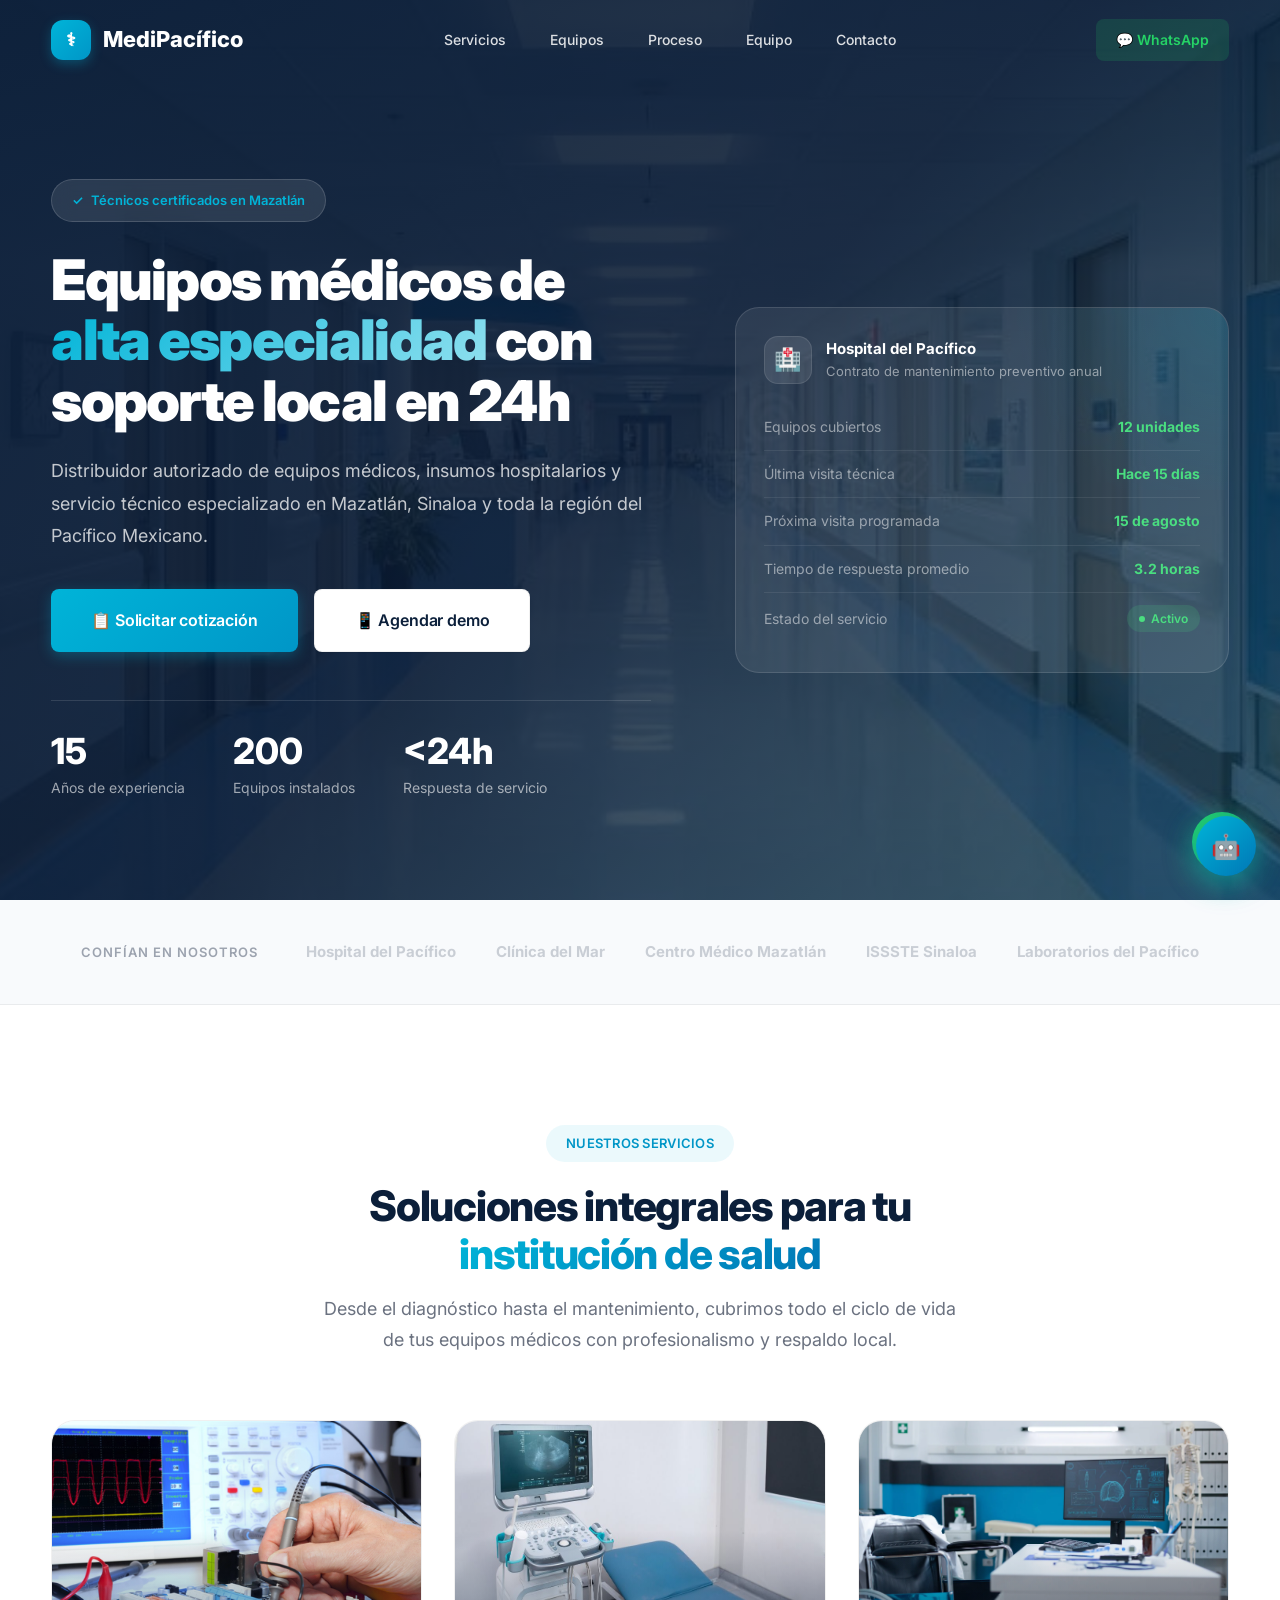
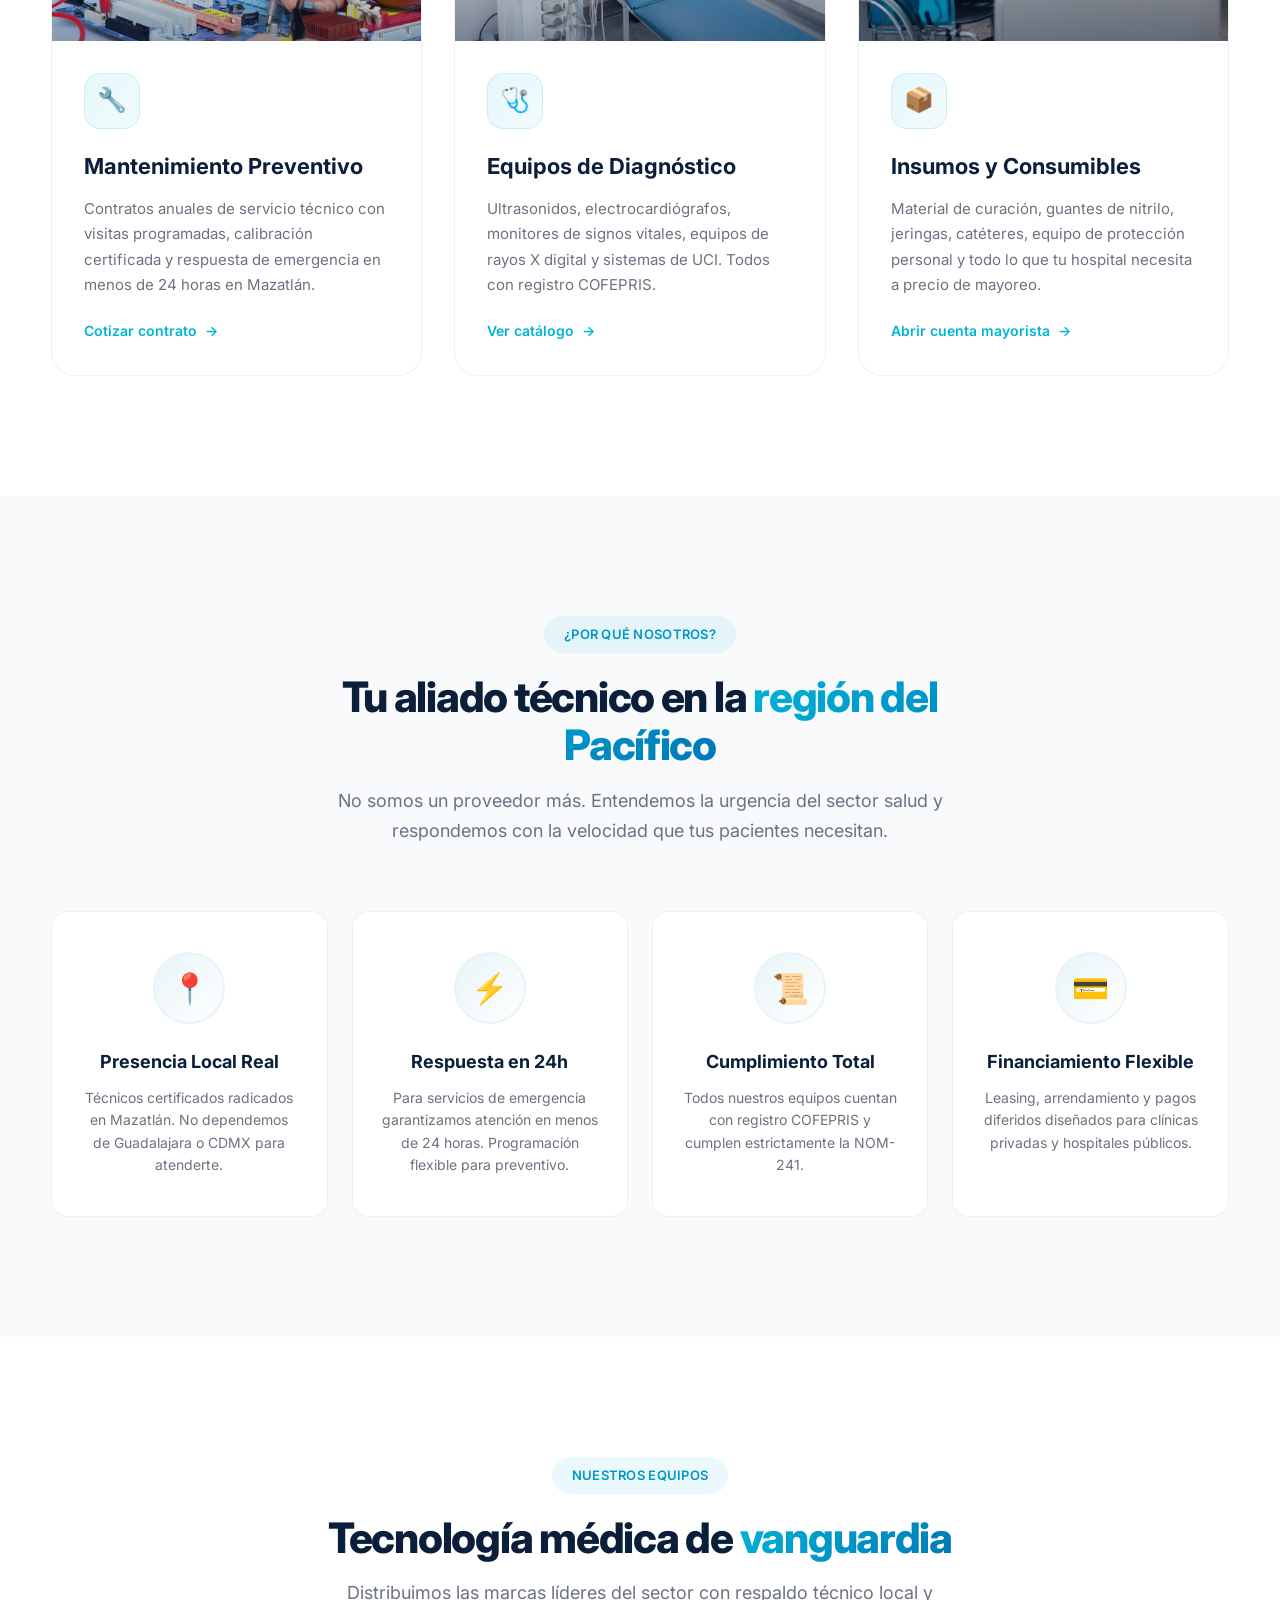
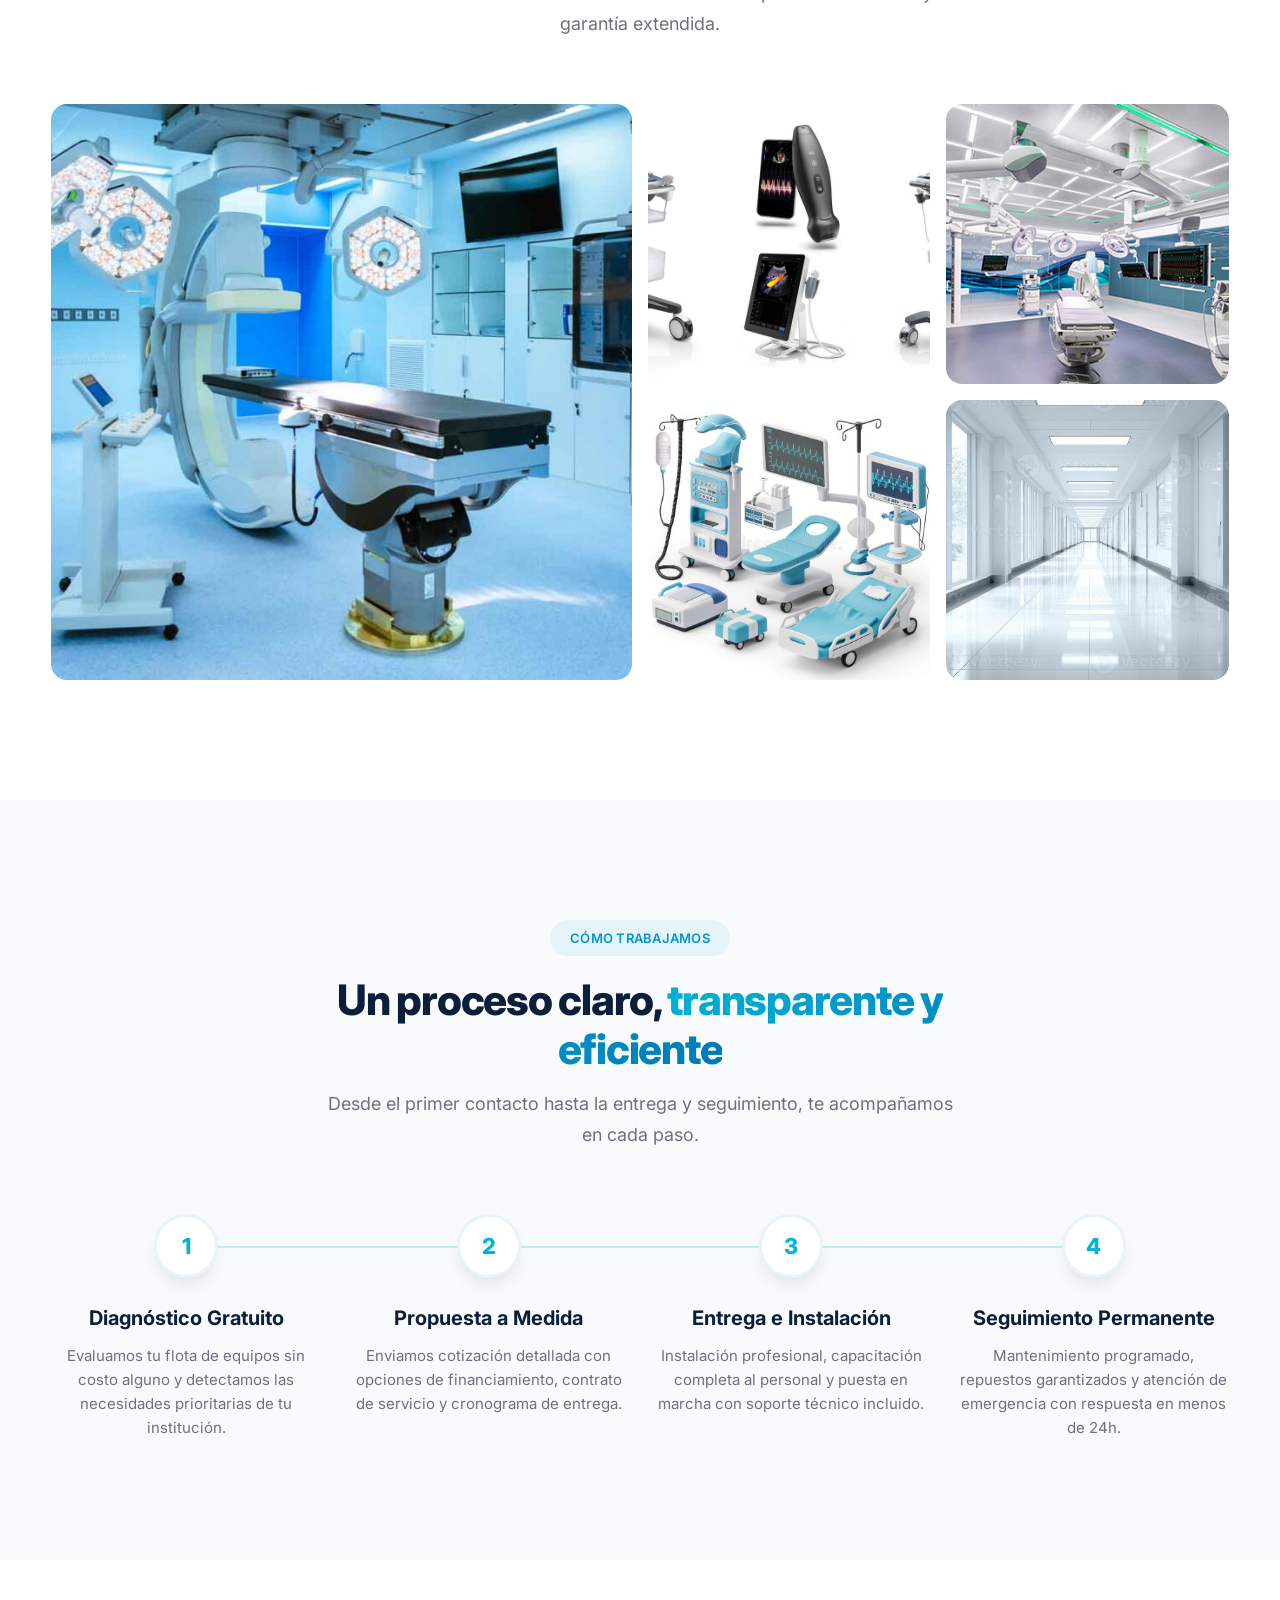
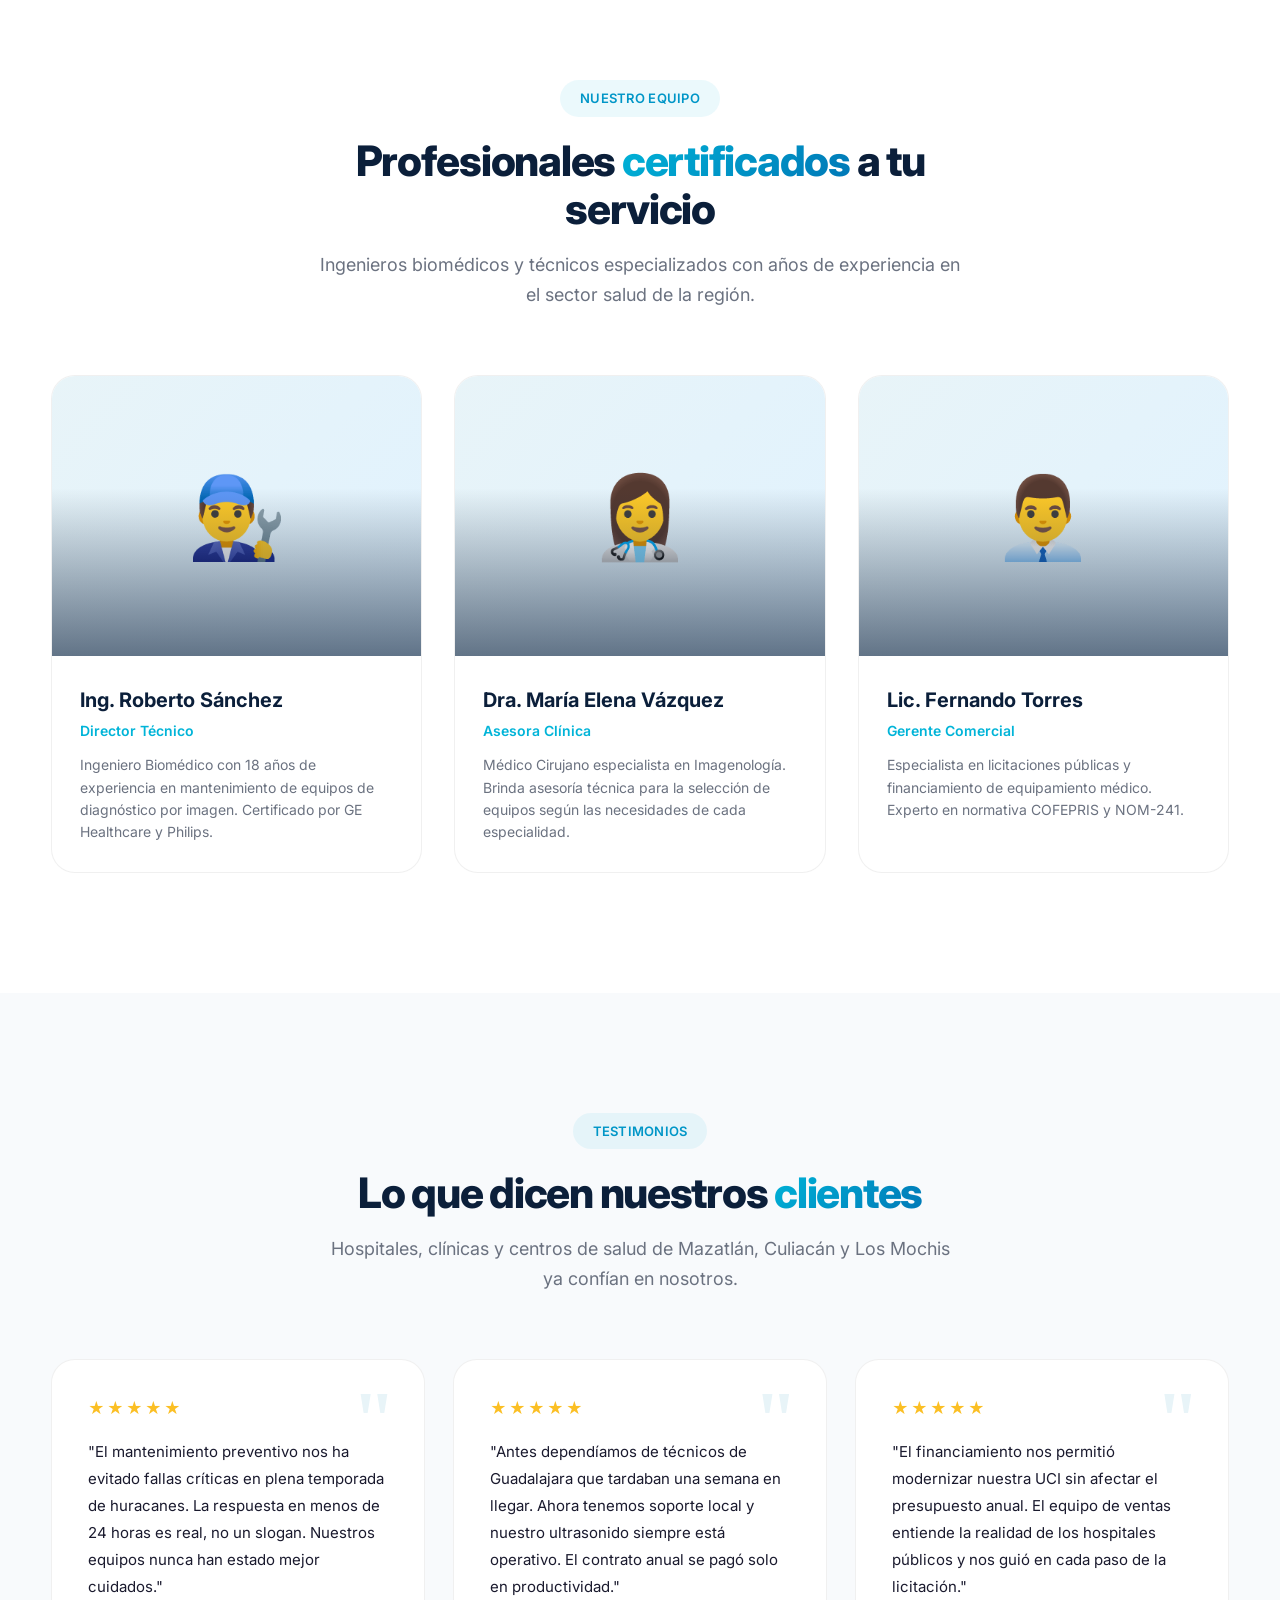
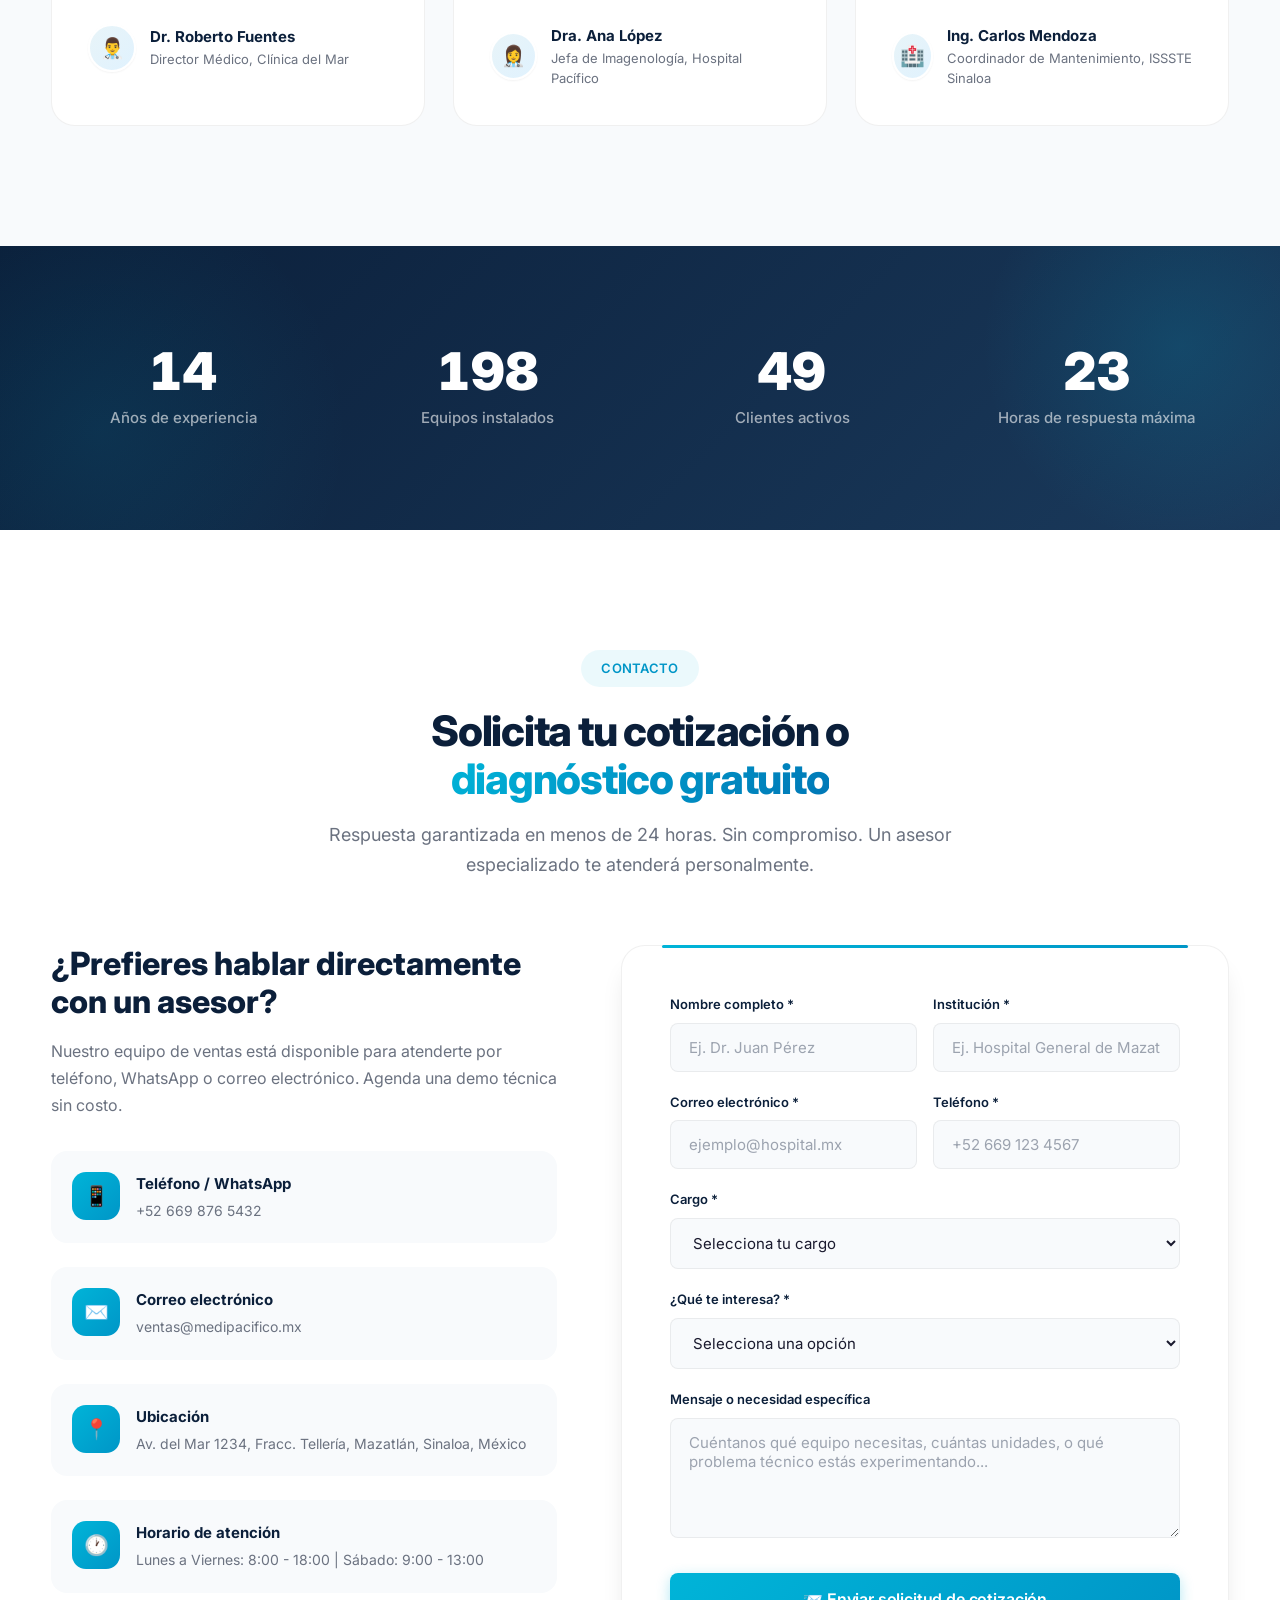
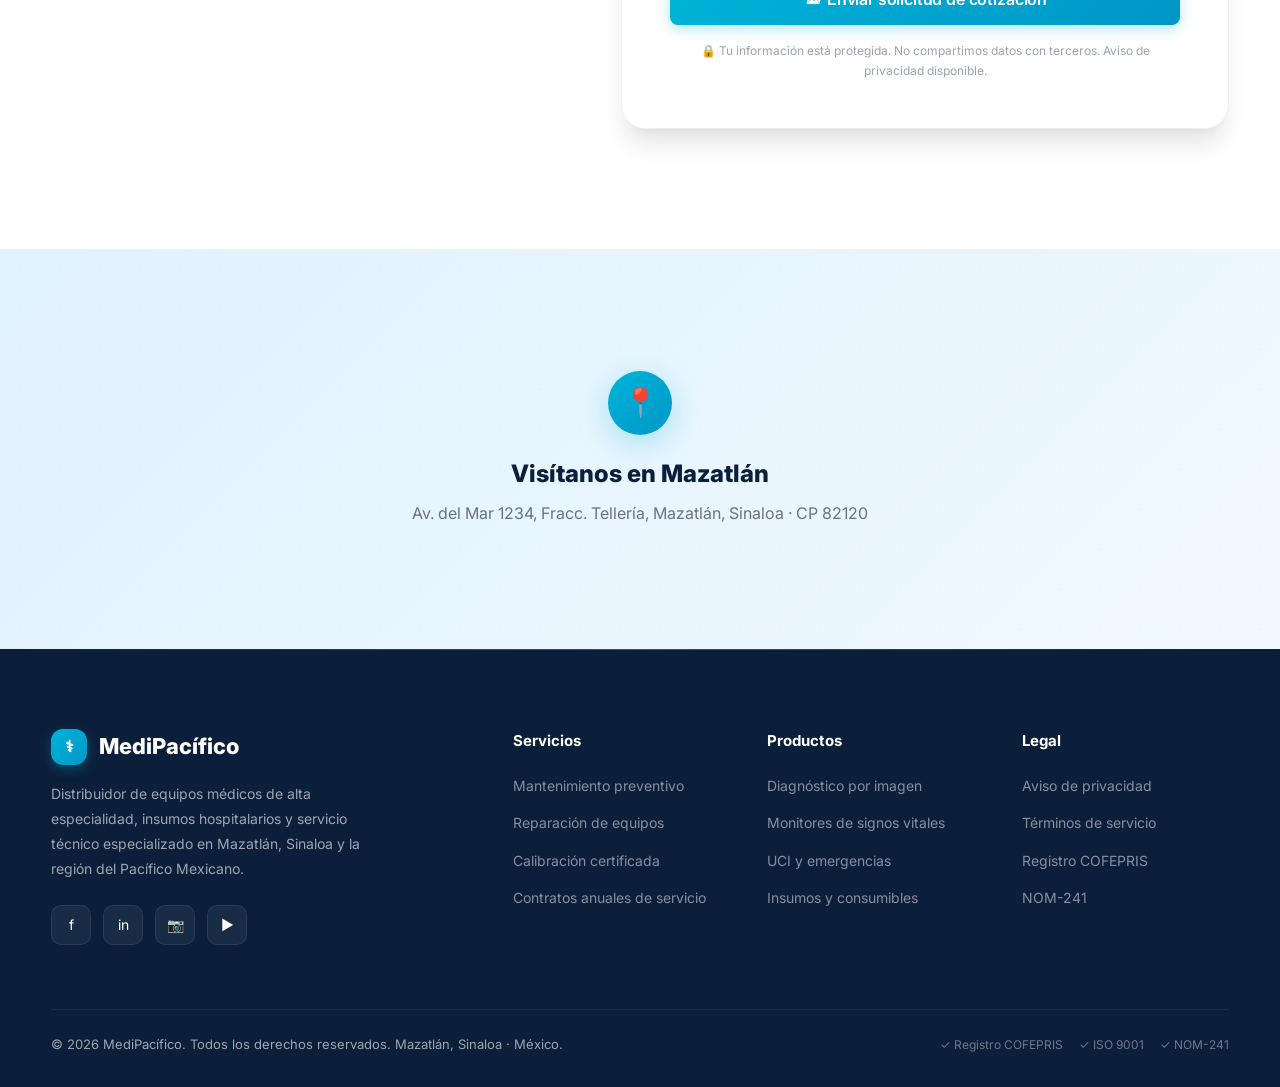
==== index.html @ 742404f2 "feat: landing page + catalogo + blog + chatbot" ====
<!DOCTYPE html>
<html lang="es-MX">
<head>
<meta charset="UTF-8">
<meta name="viewport" content="width=device-width, initial-scale=1.0">
<meta name="description" content="Distribuidor de equipos médicos e insumos en Mazatlán, Sinaloa. Mantenimiento preventivo con respuesta en 24h. Técnicos certificados. Registro COFEPRIS.">
<meta name="keywords" content="equipos médicos Mazatlán, insumos hospitalarios Sinaloa, mantenimiento equipos médicos, distribuidor médico, servicio técnico médico">
<meta property="og:title" content="MediPacífico | Equipos Médicos e Insumos en Mazatlán">
<meta property="og:description" content="Distribuidor de equipos médicos de alta especialidad con soporte técnico local en Mazatlán y la región del Pacífico Mexicano.">
<meta property="og:type" content="website">
<title>MediPacífico | Equipos Médicos, Insumos y Mantenimiento en Mazatlán</title>
<link rel="stylesheet" href="css/style.css">
</head>
<body>

<!-- Preloader -->
<div class="preloader">
  <div class="preloader-logo">⚕</div>
  <div class="preloader-bar"></div>
</div>

<!-- Header -->
<header class="header">
  <div class="container header-inner">
    <a href="#" class="logo">
      <div class="logo-icon">⚕</div>
      MediPacífico
    </a>
    <nav class="nav">
      <a href="#servicios" class="nav-link">Servicios</a>
      <a href="#equipos" class="nav-link">Equipos</a>
      <a href="#proceso" class="nav-link">Proceso</a>
      <a href="#equipo" class="nav-link">Equipo</a>
      <a href="#contacto" class="nav-link">Contacto</a>
    </nav>
    <div class="nav-cta">
      <a href="https://wa.me/526698765432?text=Hola%2C%20vi%20su%20p%C3%A1gina%20y%20estoy%20interesado%20en%20cotizar%20equipo%20m%C3%A9dico." class="header-whatsapp" target="_blank" rel="noopener">💬 WhatsApp</a>
      <button class="mobile-toggle" aria-label="Menú">☰</button>
    </div>
  </div>
</header>

<!-- Hero -->
<section class="hero" id="inicio">
  <div class="hero-bg">
    <img src="images/hospital-corridor.png" alt="Instalaciones hospitalarias modernas">
  </div>
  <div class="hero-overlay"></div>
  <div class="container">
    <div class="hero-grid">
      <div class="hero-content">
        <div class="hero-badge">
          <span>✓</span> Técnicos certificados en Mazatlán
        </div>
        <h1 class="hero-title">
          Equipos médicos de <span class="highlight">alta especialidad</span> con soporte local en 24h
        </h1>
        <p class="hero-text">
          Distribuidor autorizado de equipos médicos, insumos hospitalarios y servicio técnico especializado en Mazatlán, Sinaloa y toda la región del Pacífico Mexicano.
        </p>
        <div class="hero-cta">
          <a href="#cotizar" class="btn btn-primary btn-lg">📋 Solicitar cotización</a>
          <a href="https://wa.me/526698765432?text=Hola%2C%20quiero%20agendar%20una%20demo%20t%C3%A9cnica." class="btn btn-secondary btn-lg" target="_blank" rel="noopener">📱 Agendar demo</a>
        </div>
        <div class="hero-stats">
          <div class="hero-stat">
            <strong data-count="15">0</strong>
            <span>Años de experiencia</span>
          </div>
          <div class="hero-stat">
            <strong data-count="200">0</strong>
            <span>Equipos instalados</span>
          </div>
          <div class="hero-stat">
            <strong>&lt;24h</strong>
            <span>Respuesta de servicio</span>
          </div>
        </div>
      </div>
      <div class="hero-visual">
        <div class="hero-card">
          <div class="hero-card-header">
            <div class="hero-card-avatar">🏥</div>
            <div>
              <div class="hero-card-title">Hospital del Pacífico</div>
              <div class="hero-card-sub">Contrato de mantenimiento preventivo anual</div>
            </div>
          </div>
          <div class="hero-card-row">
            <span class="hero-card-label">Equipos cubiertos</span>
            <span class="hero-card-value">12 unidades</span>
          </div>
          <div class="hero-card-row">
            <span class="hero-card-label">Última visita técnica</span>
            <span class="hero-card-value">Hace 15 días</span>
          </div>
          <div class="hero-card-row">
            <span class="hero-card-label">Próxima visita programada</span>
            <span class="hero-card-value">15 de agosto</span>
          </div>
          <div class="hero-card-row">
            <span class="hero-card-label">Tiempo de respuesta promedio</span>
            <span class="hero-card-value">3.2 horas</span>
          </div>
          <div class="hero-card-row">
            <span class="hero-card-label">Estado del servicio</span>
            <span class="hero-card-status">Activo</span>
          </div>
        </div>
      </div>
    </div>
  </div>
</section>

<!-- Trust Bar -->
<div class="trust-bar">
  <div class="container trust-inner">
    <span class="trust-label">Confían en nosotros</span>
    <div class="trust-logos">
      <span class="trust-logo">Hospital del Pacífico</span>
      <span class="trust-logo">Clínica del Mar</span>
      <span class="trust-logo">Centro Médico Mazatlán</span>
      <span class="trust-logo">ISSSTE Sinaloa</span>
      <span class="trust-logo">Laboratorios del Pacífico</span>
    </div>
  </div>
</div>

<!-- Services -->
<section class="section services" id="servicios">
  <div class="container">
    <div class="section-header reveal">
      <div class="section-label">Nuestros Servicios</div>
      <h2 class="section-title">Soluciones integrales para tu <span class="text-gradient">institución de salud</span></h2>
      <p class="section-subtitle">Desde el diagnóstico hasta el mantenimiento, cubrimos todo el ciclo de vida de tus equipos médicos con profesionalismo y respaldo local.</p>
    </div>
    <div class="services-grid">
      <div class="service-card reveal reveal-delay-1">
        <div class="service-img">
          <img src="images/technician-repair.png" alt="Técnico realizando mantenimiento de equipos médicos">
          <div class="service-img-overlay"></div>
        </div>
        <div class="service-body">
          <div class="service-icon-wrap">🔧</div>
          <h3>Mantenimiento Preventivo</h3>
          <p>Contratos anuales de servicio técnico con visitas programadas, calibración certificada y respuesta de emergencia en menos de 24 horas en Mazatlán.</p>
          <a href="#cotizar" class="service-link">Cotizar contrato <span>→</span></a>
        </div>
      </div>
      <div class="service-card reveal reveal-delay-2">
        <div class="service-img">
          <img src="images/ultrasound-room.png" alt="Equipo de ultrasonido médico">
          <div class="service-img-overlay"></div>
        </div>
        <div class="service-body">
          <div class="service-icon-wrap">🩺</div>
          <h3>Equipos de Diagnóstico</h3>
          <p>Ultrasonidos, electrocardiógrafos, monitores de signos vitales, equipos de rayos X digital y sistemas de UCI. Todos con registro COFEPRIS.</p>
          <a href="#cotizar" class="service-link">Ver catálogo <span>→</span></a>
        </div>
      </div>
      <div class="service-card reveal reveal-delay-3">
        <div class="service-img">
          <img src="images/medical-devices.png" alt="Equipos médicos modernos en consultorio">
          <div class="service-img-overlay"></div>
        </div>
        <div class="service-body">
          <div class="service-icon-wrap">📦</div>
          <h3>Insumos y Consumibles</h3>
          <p>Material de curación, guantes de nitrilo, jeringas, catéteres, equipo de protección personal y todo lo que tu hospital necesita a precio de mayoreo.</p>
          <a href="#cotizar" class="service-link">Abrir cuenta mayorista <span>→</span></a>
        </div>
      </div>
    </div>
  </div>
</section>

<!-- Why Choose Us -->
<section class="section why" id="porque">
  <div class="container">
    <div class="section-header reveal">
      <div class="section-label">¿Por qué nosotros?</div>
      <h2 class="section-title">Tu aliado técnico en la <span class="text-gradient">región del Pacífico</span></h2>
      <p class="section-subtitle">No somos un proveedor más. Entendemos la urgencia del sector salud y respondemos con la velocidad que tus pacientes necesitan.</p>
    </div>
    <div class="why-grid">
      <div class="why-card reveal reveal-delay-1">
        <div class="why-icon">📍</div>
        <h4>Presencia Local Real</h4>
        <p>Técnicos certificados radicados en Mazatlán. No dependemos de Guadalajara o CDMX para atenderte.</p>
      </div>
      <div class="why-card reveal reveal-delay-2">
        <div class="why-icon">⚡</div>
        <h4>Respuesta en 24h</h4>
        <p>Para servicios de emergencia garantizamos atención en menos de 24 horas. Programación flexible para preventivo.</p>
      </div>
      <div class="why-card reveal reveal-delay-3">
        <div class="why-icon">📜</div>
        <h4>Cumplimiento Total</h4>
        <p>Todos nuestros equipos cuentan con registro COFEPRIS y cumplen estrictamente la NOM-241.</p>
      </div>
      <div class="why-card reveal reveal-delay-4">
        <div class="why-icon">💳</div>
        <h4>Financiamiento Flexible</h4>
        <p>Leasing, arrendamiento y pagos diferidos diseñados para clínicas privadas y hospitales públicos.</p>
      </div>
    </div>
  </div>
</section>

<!-- Gallery -->
<section class="section gallery" id="equipos">
  <div class="container">
    <div class="section-header reveal">
      <div class="section-label">Nuestros Equipos</div>
      <h2 class="section-title">Tecnología médica de <span class="text-gradient">vanguardia</span></h2>
      <p class="section-subtitle">Distribuimos las marcas líderes del sector con respaldo técnico local y garantía extendida.</p>
    </div>
    <div class="gallery-grid">
      <div class="gallery-item reveal">
        <img src="images/hybrid-or.png" alt="Quirófano híbrido con equipos de última generación">
        <div class="gallery-item-overlay">
          <div class="gallery-item-title">Quirófanos Híbridos</div>
          <div class="gallery-item-sub">Equipamiento integral para cirugía de alta especialidad</div>
        </div>
      </div>
      <div class="gallery-item reveal reveal-delay-1">
        <img src="images/ultrasound-devices.png" alt="Diversos equipos de ultrasonido">
        <div class="gallery-item-overlay">
          <div class="gallery-item-title">Ultrasonido</div>
          <div class="gallery-item-sub">Portátiles y de gabinete</div>
        </div>
      </div>
      <div class="gallery-item reveal reveal-delay-2">
        <img src="images/operating-room.png" alt="Sala de operaciones moderna">
        <div class="gallery-item-overlay">
          <div class="gallery-item-title">Sala de Operaciones</div>
          <div class="gallery-item-sub">Tecnología STERIS integrada</div>
        </div>
      </div>
      <div class="gallery-item reveal reveal-delay-1">
        <img src="images/equipment-set.png" alt="Conjunto de equipos médicos">
        <div class="gallery-item-overlay">
          <div class="gallery-item-title">UCI y Emergencias</div>
          <div class="gallery-item-sub">Monitores, ventiladores, bombas</div>
        </div>
      </div>
      <div class="gallery-item reveal reveal-delay-2">
        <img src="images/hospital-hallway.png" alt="Pasillo moderno de hospital">
        <div class="gallery-item-overlay">
          <div class="gallery-item-title">Infraestructura Hospitalaria</div>
          <div class="gallery-item-sub">Diseño y equipamiento completo</div>
        </div>
      </div>
    </div>
  </div>
</section>

<!-- Process -->
<section class="section process" id="proceso">
  <div class="container">
    <div class="section-header reveal">
      <div class="section-label">Cómo trabajamos</div>
      <h2 class="section-title">Un proceso claro, <span class="text-gradient">transparente y eficiente</span></h2>
      <p class="section-subtitle">Desde el primer contacto hasta la entrega y seguimiento, te acompañamos en cada paso.</p>
    </div>
    <div class="process-grid">
      <div class="process-line"></div>
      <div class="process-step reveal reveal-delay-1">
        <div class="process-num">1</div>
        <h4>Diagnóstico Gratuito</h4>
        <p>Evaluamos tu flota de equipos sin costo alguno y detectamos las necesidades prioritarias de tu institución.</p>
      </div>
      <div class="process-step reveal reveal-delay-2">
        <div class="process-num">2</div>
        <h4>Propuesta a Medida</h4>
        <p>Enviamos cotización detallada con opciones de financiamiento, contrato de servicio y cronograma de entrega.</p>
      </div>
      <div class="process-step reveal reveal-delay-3">
        <div class="process-num">3</div>
        <h4>Entrega e Instalación</h4>
        <p>Instalación profesional, capacitación completa al personal y puesta en marcha con soporte técnico incluido.</p>
      </div>
      <div class="process-step reveal reveal-delay-4">
        <div class="process-num">4</div>
        <h4>Seguimiento Permanente</h4>
        <p>Mantenimiento programado, repuestos garantizados y atención de emergencia con respuesta en menos de 24h.</p>
      </div>
    </div>
  </div>
</section>

<!-- Team -->
<section class="section team" id="equipo">
  <div class="container">
    <div class="section-header reveal">
      <div class="section-label">Nuestro Equipo</div>
      <h2 class="section-title">Profesionales <span class="text-gradient">certificados</span> a tu servicio</h2>
      <p class="section-subtitle">Ingenieros biomédicos y técnicos especializados con años de experiencia en el sector salud de la región.</p>
    </div>
    <div class="team-grid">
      <div class="team-card reveal reveal-delay-1">
        <div class="team-img">👨‍🔧</div>
        <div class="team-info">
          <h4>Ing. Roberto Sánchez</h4>
          <div class="team-role">Director Técnico</div>
          <p class="team-bio">Ingeniero Biomédico con 18 años de experiencia en mantenimiento de equipos de diagnóstico por imagen. Certificado por GE Healthcare y Philips.</p>
        </div>
      </div>
      <div class="team-card reveal reveal-delay-2">
        <div class="team-img">👩‍⚕️</div>
        <div class="team-info">
          <h4>Dra. María Elena Vázquez</h4>
          <div class="team-role">Asesora Clínica</div>
          <p class="team-bio">Médico Cirujano especialista en Imagenología. Brinda asesoría técnica para la selección de equipos según las necesidades de cada especialidad.</p>
        </div>
      </div>
      <div class="team-card reveal reveal-delay-3">
        <div class="team-img">👨‍💼</div>
        <div class="team-info">
          <h4>Lic. Fernando Torres</h4>
          <div class="team-role">Gerente Comercial</div>
          <p class="team-bio">Especialista en licitaciones públicas y financiamiento de equipamiento médico. Experto en normativa COFEPRIS y NOM-241.</p>
        </div>
      </div>
    </div>
  </div>
</section>

<!-- Testimonials -->
<section class="section testimonials">
  <div class="container">
    <div class="section-header reveal">
      <div class="section-label">Testimonios</div>
      <h2 class="section-title">Lo que dicen nuestros <span class="text-gradient">clientes</span></h2>
      <p class="section-subtitle">Hospitales, clínicas y centros de salud de Mazatlán, Culiacán y Los Mochis ya confían en nosotros.</p>
    </div>
    <div class="testimonials-grid">
      <div class="testimonial-card reveal reveal-delay-1">
        <div class="testimonial-stars">★★★★★</div>
        <p class="testimonial-text">"El mantenimiento preventivo nos ha evitado fallas críticas en plena temporada de huracanes. La respuesta en menos de 24 horas es real, no un slogan. Nuestros equipos nunca han estado mejor cuidados."</p>
        <div class="testimonial-author">
          <div class="testimonial-avatar">👨‍⚕️</div>
          <div>
            <div class="testimonial-name">Dr. Roberto Fuentes</div>
            <div class="testimonial-role">Director Médico, Clínica del Mar</div>
          </div>
        </div>
      </div>
      <div class="testimonial-card reveal reveal-delay-2">
        <div class="testimonial-stars">★★★★★</div>
        <p class="testimonial-text">"Antes dependíamos de técnicos de Guadalajara que tardaban una semana en llegar. Ahora tenemos soporte local y nuestro ultrasonido siempre está operativo. El contrato anual se pagó solo en productividad."</p>
        <div class="testimonial-author">
          <div class="testimonial-avatar">👩‍⚕️</div>
          <div>
            <div class="testimonial-name">Dra. Ana López</div>
            <div class="testimonial-role">Jefa de Imagenología, Hospital Pacífico</div>
          </div>
        </div>
      </div>
      <div class="testimonial-card reveal reveal-delay-3">
        <div class="testimonial-stars">★★★★★</div>
        <p class="testimonial-text">"El financiamiento nos permitió modernizar nuestra UCI sin afectar el presupuesto anual. El equipo de ventas entiende la realidad de los hospitales públicos y nos guió en cada paso de la licitación."</p>
        <div class="testimonial-author">
          <div class="testimonial-avatar">🏥</div>
          <div>
            <div class="testimonial-name">Ing. Carlos Mendoza</div>
            <div class="testimonial-role">Coordinador de Mantenimiento, ISSSTE Sinaloa</div>
          </div>
        </div>
      </div>
    </div>
  </div>
</section>

<!-- Stats Counter -->
<section class="stats-section">
  <div class="container">
    <div class="stats-grid">
      <div class="stat-item reveal">
        <div class="stat-number" data-count="15">0</div>
        <div class="stat-label">Años de experiencia</div>
      </div>
      <div class="stat-item reveal reveal-delay-1">
        <div class="stat-number" data-count="200">0</div>
        <div class="stat-label">Equipos instalados</div>
      </div>
      <div class="stat-item reveal reveal-delay-2">
        <div class="stat-number" data-count="50">0</div>
        <div class="stat-label">Clientes activos</div>
      </div>
      <div class="stat-item reveal reveal-delay-3">
        <div class="stat-number" data-count="24">0</div>
        <div class="stat-label">Horas de respuesta máxima</div>
      </div>
    </div>
  </div>
</section>

<!-- Contact / Form -->
<section class="section contact" id="contacto">
  <div class="container">
    <div class="section-header reveal">
      <div class="section-label">Contacto</div>
      <h2 class="section-title">Solicita tu cotización o <span class="text-gradient">diagnóstico gratuito</span></h2>
      <p class="section-subtitle">Respuesta garantizada en menos de 24 horas. Sin compromiso. Un asesor especializado te atenderá personalmente.</p>
    </div>
    <div class="contact-grid">
      <div class="contact-info reveal">
        <h3>¿Prefieres hablar directamente con un asesor?</h3>
        <p>Nuestro equipo de ventas está disponible para atenderte por teléfono, WhatsApp o correo electrónico. Agenda una demo técnica sin costo.</p>
        <div class="contact-item">
          <div class="contact-icon">📱</div>
          <div>
            <h4>Teléfono / WhatsApp</h4>
            <p>+52 669 876 5432</p>
          </div>
        </div>
        <div class="contact-item">
          <div class="contact-icon">✉️</div>
          <div>
            <h4>Correo electrónico</h4>
            <p>ventas@medipacifico.mx</p>
          </div>
        </div>
        <div class="contact-item">
          <div class="contact-icon">📍</div>
          <div>
            <h4>Ubicación</h4>
            <p>Av. del Mar 1234, Fracc. Tellería, Mazatlán, Sinaloa, México</p>
          </div>
        </div>
        <div class="contact-item">
          <div class="contact-icon">🕐</div>
          <div>
            <h4>Horario de atención</h4>
            <p>Lunes a Viernes: 8:00 - 18:00 | Sábado: 9:00 - 13:00</p>
          </div>
        </div>
      </div>
      <div class="contact-form-wrap reveal reveal-delay-2" id="cotizar">
        <form id="leadForm">
          <div class="form-row">
            <div class="form-group">
              <label for="nombre">Nombre completo *</label>
              <input type="text" id="nombre" name="nombre" placeholder="Ej. Dr. Juan Pérez" required>
            </div>
            <div class="form-group">
              <label for="institucion">Institución *</label>
              <input type="text" id="institucion" name="institucion" placeholder="Ej. Hospital General de Mazatlán" required>
            </div>
          </div>
          <div class="form-row">
            <div class="form-group">
              <label for="email">Correo electrónico *</label>
              <input type="email" id="email" name="email" placeholder="ejemplo@hospital.mx" required>
            </div>
            <div class="form-group">
              <label for="telefono">Teléfono *</label>
              <input type="tel" id="telefono" name="telefono" placeholder="+52 669 123 4567" required>
            </div>
          </div>
          <div class="form-group">
            <label for="cargo">Cargo *</label>
            <select id="cargo" name="cargo" required>
              <option value="">Selecciona tu cargo</option>
              <option value="director_medico">Director Médico</option>
              <option value="jefe_compras">Jefe de Compras / Adquisiciones</option>
              <option value="ingeniero_biomedico">Ingeniero Biomédico</option>
              <option value="administrador">Administrador / Gerente Hospitalario</option>
              <option value="medico">Médico Especialista</option>
              <option value="otro">Otro</option>
            </select>
          </div>
          <div class="form-group">
            <label for="interes">¿Qué te interesa? *</label>
            <select id="interes" name="interes" required>
              <option value="">Selecciona una opción</option>
              <option value="mantenimiento">Mantenimiento preventivo / Reparación</option>
              <option value="equipos_diagnostico">Equipos de diagnóstico por imagen</option>
              <option value="monitoreo">Monitores y signos vitales</option>
              <option value="insumos">Insumos y consumibles por mayoreo</option>
              <option value="cotizacion_general">Cotización general / Asesoría</option>
            </select>
          </div>
          <div class="form-group">
            <label for="mensaje">Mensaje o necesidad específica</label>
            <textarea id="mensaje" name="mensaje" placeholder="Cuéntanos qué equipo necesitas, cuántas unidades, o qué problema técnico estás experimentando..."></textarea>
          </div>
          <button type="submit" class="btn btn-primary form-submit">📨 Enviar solicitud de cotización</button>
          <p class="form-note">🔒 Tu información está protegida. No compartimos datos con terceros. Aviso de privacidad disponible.</p>
        </form>
      </div>
    </div>
  </div>
</section>

<!-- Map -->
<section class="map-section">
  <div class="map-content">
    <div class="map-pin">📍</div>
    <h3>Visítanos en Mazatlán</h3>
    <p>Av. del Mar 1234, Fracc. Tellería, Mazatlán, Sinaloa · CP 82120</p>
  </div>
</section>

<!-- Footer -->
<footer class="footer">
  <div class="container">
    <div class="footer-grid">
      <div>
        <div class="footer-brand">
          <div class="logo-icon" style="width:36px;height:36px;font-size:16px;">⚕</div>
          MediPacífico
        </div>
        <p class="footer-desc">Distribuidor de equipos médicos de alta especialidad, insumos hospitalarios y servicio técnico especializado en Mazatlán, Sinaloa y la región del Pacífico Mexicano.</p>
        <div class="footer-social">
          <a href="#" title="Facebook" aria-label="Facebook">f</a>
          <a href="#" title="LinkedIn" aria-label="LinkedIn">in</a>
          <a href="#" title="Instagram" aria-label="Instagram">📷</a>
          <a href="#" title="YouTube" aria-label="YouTube">▶</a>
        </div>
      </div>
      <div>
        <h4>Servicios</h4>
        <ul class="footer-links">
          <li><a href="#">Mantenimiento preventivo</a></li>
          <li><a href="#">Reparación de equipos</a></li>
          <li><a href="#">Calibración certificada</a></li>
          <li><a href="#">Contratos anuales de servicio</a></li>
        </ul>
      </div>
      <div>
        <h4>Productos</h4>
        <ul class="footer-links">
          <li><a href="#">Diagnóstico por imagen</a></li>
          <li><a href="#">Monitores de signos vitales</a></li>
          <li><a href="#">UCI y emergencias</a></li>
          <li><a href="#">Insumos y consumibles</a></li>
        </ul>
      </div>
      <div>
        <h4>Legal</h4>
        <ul class="footer-links">
          <li><a href="#">Aviso de privacidad</a></li>
          <li><a href="#">Términos de servicio</a></li>
          <li><a href="#">Registro COFEPRIS</a></li>
          <li><a href="#">NOM-241</a></li>
        </ul>
      </div>
    </div>
    <div class="footer-bottom">
      <span>© 2026 MediPacífico. Todos los derechos reservados. Mazatlán, Sinaloa · México.</span>
      <div class="footer-cert">
        <span>✓ Registro COFEPRIS</span>
        <span>✓ ISO 9001</span>
        <span>✓ NOM-241</span>
      </div>
    </div>
  </div>
</footer>

<!-- Floating WhatsApp -->
<a href="https://wa.me/526698765432?text=Hola%2C%20vi%20su%20p%C3%A1gina%20y%20estoy%20interesado%20en%20cotizar%20equipo%20m%C3%A9dico." class="float-whatsapp" target="_blank" rel="noopener" title="Contáctanos por WhatsApp">💬</a>

<!-- Modal -->
<div class="modal-overlay" id="modal">
  <div class="modal">
    <div class="modal-icon">✓</div>
    <h3>¡Solicitud enviada con éxito!</h3>
    <p>Hemos recibido tu información. Un asesor especializado te contactará en menos de 24 horas con tu cotización o diagnóstico gratuito.</p>
    <button class="btn btn-primary" onclick="closeModal()">Entendido, gracias</button>
  </div>
</div>

<script src="js/main.js"></script>
<script src="js/chat-widget.js"></script>
</body>
</html>
---- css/style.css ----
/* ============================================
   MEDI PACÍFICO — Premium Medical Equipment
   Design System & Stylesheet
   ============================================ */

/* ─── Fonts ─── */
@import url('https://fonts.googleapis.com/css2?family=Inter:wght@300;400;500;600;700;800;900&display=swap');

/* ─── CSS Variables ─── */
:root {
  --primary: #0B1F3A;
  --primary-light: #1A3A5C;
  --accent: #00B4D8;
  --accent-hover: #0096C7;
  --accent-glow: rgba(0, 180, 216, 0.3);
  --light: #E8F4F8;
  --bg: #F8FAFC;
  --white: #FFFFFF;
  --text: #1A1A2E;
  --text-light: #6B7280;
  --text-muted: #9CA3AF;
  --border: rgba(0, 0, 0, 0.06);
  --shadow-sm: 0 1px 2px 0 rgba(0, 0, 0, 0.05);
  --shadow: 0 4px 6px -1px rgba(0, 0, 0, 0.07), 0 2px 4px -2px rgba(0, 0, 0, 0.05);
  --shadow-md: 0 10px 15px -3px rgba(0, 0, 0, 0.08), 0 4px 6px -4px rgba(0, 0, 0, 0.04);
  --shadow-lg: 0 20px 25px -5px rgba(0, 0, 0, 0.1), 0 8px 10px -6px rgba(0, 0, 0, 0.04);
  --shadow-xl: 0 25px 50px -12px rgba(0, 0, 0, 0.15);
  --radius-sm: 8px;
  --radius: 16px;
  --radius-lg: 24px;
  --radius-xl: 32px;
  --transition-fast: 0.15s cubic-bezier(0.4, 0, 0.2, 1);
  --transition: 0.3s cubic-bezier(0.4, 0, 0.2, 1);
  --transition-slow: 0.5s cubic-bezier(0.4, 0, 0.2, 1);
  --max-w: 1280px;
  --header-h: 80px;
}

/* ─── Reset & Base ─── */
*, *::before, *::after { margin: 0; padding: 0; box-sizing: border-box; }
html { scroll-behavior: smooth; font-size: 16px; }
body {
  font-family: 'Inter', -apple-system, BlinkMacSystemFont, sans-serif;
  color: var(--text);
  background: var(--white);
  line-height: 1.6;
  overflow-x: hidden;
  -webkit-font-smoothing: antialiased;
  -moz-osx-font-smoothing: grayscale;
}
img { max-width: 100%; height: auto; display: block; }
a { text-decoration: none; color: inherit; transition: var(--transition); }
ul { list-style: none; }
button { border: none; background: none; cursor: pointer; font-family: inherit; }
input, select, textarea { font-family: inherit; outline: none; }
::selection { background: var(--accent); color: var(--white); }

/* ─── Utilities ─── */
.container { width: 92%; max-width: var(--max-w); margin: 0 auto; }
.container-narrow { width: 92%; max-width: 960px; margin: 0 auto; }
.text-center { text-align: center; }
.text-gradient {
  background: linear-gradient(135deg, var(--accent) 0%, #0077B6 100%);
  -webkit-background-clip: text;
  -webkit-text-fill-color: transparent;
  background-clip: text;
}

/* ─── Buttons ─── */
.btn {
  display: inline-flex;
  align-items: center;
  justify-content: center;
  gap: 10px;
  padding: 16px 32px;
  border-radius: var(--radius-sm);
  font-weight: 600;
  font-size: 15px;
  letter-spacing: -0.01em;
  transition: var(--transition);
  position: relative;
  overflow: hidden;
}
.btn::after {
  content: '';
  position: absolute;
  inset: 0;
  background: linear-gradient(90deg, transparent, rgba(255,255,255,0.2), transparent);
  transform: translateX(-100%);
  transition: transform 0.6s;
}
.btn:hover::after { transform: translateX(100%); }
.btn-primary {
  background: linear-gradient(135deg, var(--accent) 0%, var(--accent-hover) 100%);
  color: var(--white);
  box-shadow: 0 4px 14px var(--accent-glow);
}
.btn-primary:hover {
  transform: translateY(-2px);
  box-shadow: 0 8px 25px var(--accent-glow);
}
.btn-secondary {
  background: var(--white);
  color: var(--primary);
  border: 1.5px solid var(--border);
  box-shadow: var(--shadow-sm);
}
.btn-secondary:hover {
  border-color: var(--accent);
  color: var(--accent);
  transform: translateY(-2px);
  box-shadow: var(--shadow-md);
}
.btn-whatsapp {
  background: linear-gradient(135deg, #25D366 0%, #128C7E 100%);
  color: var(--white);
  box-shadow: 0 4px 14px rgba(37, 211, 102, 0.3);
}
.btn-whatsapp:hover {
  transform: translateY(-2px);
  box-shadow: 0 8px 25px rgba(37, 211, 102, 0.4);
}
.btn-lg { padding: 18px 40px; font-size: 16px; }

/* ─── Section System ─── */
.section { padding: 120px 0; position: relative; }
.section-header { text-align: center; max-width: 640px; margin: 0 auto 64px; }
.section-label {
  display: inline-flex;
  align-items: center;
  gap: 8px;
  padding: 8px 20px;
  background: rgba(0, 180, 216, 0.08);
  color: var(--accent-hover);
  border-radius: 100px;
  font-size: 13px;
  font-weight: 600;
  letter-spacing: 0.02em;
  text-transform: uppercase;
  margin-bottom: 20px;
}
.section-title {
  font-size: 42px;
  font-weight: 800;
  line-height: 1.15;
  letter-spacing: -0.03em;
  color: var(--primary);
  margin-bottom: 16px;
}
.section-subtitle {
  font-size: 18px;
  color: var(--text-light);
  line-height: 1.7;
}

/* ─── Preloader ─── */
.preloader {
  position: fixed;
  inset: 0;
  background: var(--white);
  z-index: 9999;
  display: flex;
  align-items: center;
  justify-content: center;
  flex-direction: column;
  gap: 24px;
  transition: opacity 0.6s ease, visibility 0.6s;
}
.preloader.hidden { opacity: 0; visibility: hidden; pointer-events: none; }
.preloader-logo {
  width: 64px;
  height: 64px;
  background: linear-gradient(135deg, var(--accent) 0%, var(--accent-hover) 100%);
  border-radius: 18px;
  display: flex;
  align-items: center;
  justify-content: center;
  color: var(--white);
  font-size: 28px;
  animation: pulse-logo 1.5s ease-in-out infinite;
}
@keyframes pulse-logo {
  0%, 100% { transform: scale(1); box-shadow: 0 0 0 0 var(--accent-glow); }
  50% { transform: scale(1.05); box-shadow: 0 0 0 20px transparent; }
}
.preloader-bar {
  width: 160px;
  height: 3px;
  background: var(--light);
  border-radius: 3px;
  overflow: hidden;
}
.preloader-bar::after {
  content: '';
  display: block;
  width: 40%;
  height: 100%;
  background: linear-gradient(90deg, var(--accent), var(--accent-hover));
  border-radius: 3px;
  animation: load-bar 1.2s ease-in-out infinite;
}
@keyframes load-bar {
  0% { transform: translateX(-150%); }
  100% { transform: translateX(350%); }
}

/* ─── Header / Navbar ─── */
.header {
  position: fixed;
  top: 0; left: 0; right: 0;
  height: var(--header-h);
  z-index: 1000;
  transition: var(--transition);
}
.header.scrolled {
  background: rgba(255, 255, 255, 0.92);
  backdrop-filter: blur(20px) saturate(180%);
  -webkit-backdrop-filter: blur(20px) saturate(180%);
  box-shadow: 0 1px 3px rgba(0,0,0,0.04);
}
.header-inner {
  display: flex;
  align-items: center;
  justify-content: space-between;
  height: 100%;
}
.logo {
  display: flex;
  align-items: center;
  gap: 12px;
  font-weight: 800;
  font-size: 22px;
  color: var(--white);
  transition: var(--transition);
}
.header.scrolled .logo { color: var(--primary); }
.logo-icon {
  width: 40px;
  height: 40px;
  background: linear-gradient(135deg, var(--accent) 0%, var(--accent-hover) 100%);
  border-radius: 12px;
  display: flex;
  align-items: center;
  justify-content: center;
  color: var(--white);
  font-size: 18px;
  box-shadow: 0 4px 12px var(--accent-glow);
}
.nav { display: flex; align-items: center; gap: 8px; }
.nav-link {
  padding: 10px 18px;
  font-size: 14px;
  font-weight: 500;
  color: rgba(255,255,255,0.85);
  border-radius: var(--radius-sm);
  position: relative;
  transition: var(--transition-fast);
}
.header.scrolled .nav-link { color: var(--text-light); }
.nav-link:hover, .nav-link.active {
  color: var(--white);
  background: rgba(255,255,255,0.1);
}
.header.scrolled .nav-link:hover, .header.scrolled .nav-link.active {
  color: var(--accent);
  background: rgba(0, 180, 216, 0.06);
}
.nav-cta { display: flex; align-items: center; gap: 12px; }
.header-whatsapp {
  display: flex;
  align-items: center;
  gap: 8px;
  padding: 10px 20px;
  background: rgba(37, 211, 102, 0.15);
  color: #25D366;
  border-radius: var(--radius-sm);
  font-size: 14px;
  font-weight: 600;
  transition: var(--transition);
}
.header-whatsapp:hover {
  background: #25D366;
  color: var(--white);
  transform: translateY(-1px);
}
.header.scrolled .header-whatsapp {
  background: #25D366;
  color: var(--white);
}
.mobile-toggle {
  display: none;
  width: 44px;
  height: 44px;
  border-radius: var(--radius-sm);
  align-items: center;
  justify-content: center;
  font-size: 22px;
  color: var(--white);
  background: rgba(255,255,255,0.1);
  transition: var(--transition);
}
.header.scrolled .mobile-toggle { color: var(--primary); background: var(--bg); }

/* ─── Hero ─── */
.hero {
  min-height: 100vh;
  display: flex;
  align-items: center;
  position: relative;
  overflow: hidden;
  padding-top: var(--header-h);
}
.hero-bg {
  position: absolute;
  inset: 0;
  z-index: 0;
}
.hero-bg img {
  width: 100%;
  height: 100%;
  object-fit: cover;
  filter: brightness(0.5);
  transform: scale(1.05);
  animation: hero-zoom 20s ease-in-out infinite alternate;
}
@keyframes hero-zoom {
  0% { transform: scale(1.05); }
  100% { transform: scale(1.12); }
}
.hero-overlay {
  position: absolute;
  inset: 0;
  background: linear-gradient(135deg, rgba(11, 31, 58, 0.92) 0%, rgba(11, 31, 58, 0.75) 50%, rgba(0, 180, 216, 0.15) 100%);
  z-index: 1;
}
.hero-grid {
  position: relative;
  z-index: 2;
  display: grid;
  grid-template-columns: 1.1fr 0.9fr;
  gap: 80px;
  align-items: center;
  padding: 60px 0;
}
.hero-content { max-width: 600px; }
.hero-badge {
  display: inline-flex;
  align-items: center;
  gap: 8px;
  padding: 10px 20px;
  background: rgba(255,255,255,0.1);
  backdrop-filter: blur(10px);
  border: 1px solid rgba(255,255,255,0.15);
  border-radius: 100px;
  color: var(--accent);
  font-size: 13px;
  font-weight: 600;
  margin-bottom: 28px;
  animation: fadeInUp 0.8s ease 0.2s both;
}
.hero-title {
  font-size: 56px;
  font-weight: 900;
  line-height: 1.08;
  letter-spacing: -0.03em;
  color: var(--white);
  margin-bottom: 24px;
  animation: fadeInUp 0.8s ease 0.4s both;
}
.hero-title .highlight {
  background: linear-gradient(135deg, var(--accent) 0%, #90E0EF 100%);
  -webkit-background-clip: text;
  -webkit-text-fill-color: transparent;
  background-clip: text;
}
.hero-text {
  font-size: 18px;
  color: rgba(255,255,255,0.75);
  line-height: 1.8;
  margin-bottom: 36px;
  animation: fadeInUp 0.8s ease 0.6s both;
}
.hero-cta {
  display: flex;
  gap: 16px;
  margin-bottom: 48px;
  animation: fadeInUp 0.8s ease 0.8s both;
}
.hero-stats {
  display: flex;
  gap: 48px;
  padding-top: 32px;
  border-top: 1px solid rgba(255,255,255,0.12);
  animation: fadeInUp 0.8s ease 1s both;
}
.hero-stat strong {
  display: block;
  font-size: 36px;
  font-weight: 800;
  color: var(--white);
  line-height: 1;
  margin-bottom: 6px;
}
.hero-stat span {
  font-size: 14px;
  color: rgba(255,255,255,0.6);
}
.hero-visual {
  position: relative;
  animation: fadeInUp 0.8s ease 1s both;
}
.hero-card {
  background: rgba(255,255,255,0.08);
  backdrop-filter: blur(20px);
  border: 1px solid rgba(255,255,255,0.12);
  border-radius: var(--radius-lg);
  padding: 28px;
  position: relative;
  overflow: hidden;
}
.hero-card::before {
  content: '';
  position: absolute;
  top: -50%;
  right: -50%;
  width: 100%;
  height: 100%;
  background: radial-gradient(circle, rgba(0,180,216,0.15) 0%, transparent 70%);
}
.hero-card-header {
  display: flex;
  align-items: center;
  gap: 14px;
  margin-bottom: 20px;
  position: relative;
}
.hero-card-avatar {
  width: 48px;
  height: 48px;
  border-radius: 14px;
  background: rgba(255,255,255,0.1);
  display: flex;
  align-items: center;
  justify-content: center;
  font-size: 22px;
  border: 1px solid rgba(255,255,255,0.1);
}
.hero-card-title { font-weight: 700; font-size: 15px; color: var(--white); }
.hero-card-sub { font-size: 13px; color: rgba(255,255,255,0.5); }
.hero-card-row {
  display: flex;
  justify-content: space-between;
  align-items: center;
  padding: 12px 0;
  border-bottom: 1px solid rgba(255,255,255,0.08);
  font-size: 14px;
  position: relative;
}
.hero-card-row:last-child { border-bottom: none; }
.hero-card-label { color: rgba(255,255,255,0.5); }
.hero-card-value { font-weight: 700; color: #4ADE80; }
.hero-card-status {
  display: inline-flex;
  align-items: center;
  gap: 6px;
  padding: 4px 12px;
  background: rgba(74, 222, 128, 0.15);
  border-radius: 100px;
  font-size: 12px;
  font-weight: 600;
  color: #4ADE80;
}
.hero-card-status::before {
  content: '';
  width: 6px;
  height: 6px;
  background: #4ADE80;
  border-radius: 50%;
  animation: pulse-dot 2s ease-in-out infinite;
}
@keyframes pulse-dot {
  0%, 100% { opacity: 1; transform: scale(1); }
  50% { opacity: 0.5; transform: scale(0.8); }
}

/* ─── Animations ─── */
@keyframes fadeInUp {
  from { opacity: 0; transform: translateY(30px); }
  to { opacity: 1; transform: translateY(0); }
}
.reveal {
  opacity: 0;
  transform: translateY(40px);
  transition: opacity 0.8s cubic-bezier(0.16, 1, 0.3, 1), transform 0.8s cubic-bezier(0.16, 1, 0.3, 1);
}
.reveal.visible {
  opacity: 1;
  transform: translateY(0);
}
.reveal-delay-1 { transition-delay: 0.1s; }
.reveal-delay-2 { transition-delay: 0.2s; }
.reveal-delay-3 { transition-delay: 0.3s; }
.reveal-delay-4 { transition-delay: 0.4s; }

/* ─── Clients / Trust Bar ─── */
.trust-bar {
  background: var(--bg);
  padding: 40px 0;
  border-bottom: 1px solid var(--border);
}
.trust-inner {
  display: flex;
  align-items: center;
  justify-content: center;
  gap: 48px;
  flex-wrap: wrap;
}
.trust-label {
  font-size: 13px;
  font-weight: 600;
  color: var(--text-muted);
  text-transform: uppercase;
  letter-spacing: 0.08em;
}
.trust-logos {
  display: flex;
  align-items: center;
  gap: 40px;
  flex-wrap: wrap;
}
.trust-logo {
  font-size: 15px;
  font-weight: 700;
  color: var(--text-muted);
  opacity: 0.5;
  transition: var(--transition);
  white-space: nowrap;
}
.trust-logo:hover { opacity: 1; color: var(--primary); }

/* ─── Services ─── */
.services { background: var(--white); }
.services-grid {
  display: grid;
  grid-template-columns: repeat(3, 1fr);
  gap: 32px;
}
.service-card {
  background: var(--white);
  border-radius: var(--radius-lg);
  overflow: hidden;
  border: 1px solid var(--border);
  transition: var(--transition);
  position: relative;
}
.service-card::before {
  content: '';
  position: absolute;
  top: 0; left: 0; right: 0;
  height: 4px;
  background: linear-gradient(90deg, var(--accent), var(--accent-hover));
  transform: scaleX(0);
  transform-origin: left;
  transition: transform 0.4s cubic-bezier(0.16, 1, 0.3, 1);
}
.service-card:hover::before { transform: scaleX(1); }
.service-card:hover {
  transform: translateY(-8px);
  box-shadow: var(--shadow-xl);
  border-color: transparent;
}
.service-img {
  height: 220px;
  overflow: hidden;
  position: relative;
}
.service-img img {
  width: 100%;
  height: 100%;
  object-fit: cover;
  transition: transform 0.6s cubic-bezier(0.16, 1, 0.3, 1);
}
.service-card:hover .service-img img { transform: scale(1.08); }
.service-img-overlay {
  position: absolute;
  inset: 0;
  background: linear-gradient(to top, rgba(11,31,58,0.4) 0%, transparent 50%);
}
.service-body { padding: 32px; }
.service-icon-wrap {
  width: 56px;
  height: 56px;
  border-radius: 16px;
  background: linear-gradient(135deg, rgba(0,180,216,0.1) 0%, rgba(0,180,216,0.05) 100%);
  display: flex;
  align-items: center;
  justify-content: center;
  font-size: 24px;
  margin-bottom: 20px;
  border: 1px solid rgba(0,180,216,0.15);
}
.service-card h3 {
  font-size: 22px;
  font-weight: 700;
  margin-bottom: 12px;
  color: var(--primary);
}
.service-card p {
  font-size: 15px;
  color: var(--text-light);
  line-height: 1.7;
  margin-bottom: 20px;
}
.service-link {
  display: inline-flex;
  align-items: center;
  gap: 8px;
  color: var(--accent);
  font-weight: 600;
  font-size: 14px;
  position: relative;
}
.service-link::after {
  content: '';
  position: absolute;
  bottom: -2px;
  left: 0;
  width: 0;
  height: 2px;
  background: var(--accent);
  transition: width 0.3s;
}
.service-link:hover::after { width: 100%; }

/* ─── Why Choose Us ─── */
.why { background: var(--bg); }
.why-grid {
  display: grid;
  grid-template-columns: repeat(4, 1fr);
  gap: 24px;
}
.why-card {
  background: var(--white);
  border-radius: var(--radius);
  padding: 40px 28px;
  text-align: center;
  border: 1px solid var(--border);
  transition: var(--transition);
  position: relative;
  overflow: hidden;
}
.why-card::after {
  content: '';
  position: absolute;
  bottom: 0; left: 0; right: 0;
  height: 3px;
  background: linear-gradient(90deg, var(--accent), var(--accent-hover));
  transform: scaleX(0);
  transition: transform 0.4s;
}
.why-card:hover::after { transform: scaleX(1); }
.why-card:hover {
  transform: translateY(-4px);
  box-shadow: var(--shadow-lg);
}
.why-icon {
  width: 72px;
  height: 72px;
  border-radius: 50%;
  background: linear-gradient(135deg, var(--light) 0%, var(--white) 100%);
  display: flex;
  align-items: center;
  justify-content: center;
  font-size: 30px;
  margin: 0 auto 24px;
  border: 2px solid var(--light);
  transition: var(--transition);
}
.why-card:hover .why-icon {
  background: linear-gradient(135deg, var(--accent) 0%, var(--accent-hover) 100%);
  border-color: var(--accent);
  transform: scale(1.1);
}
.why-card h4 {
  font-size: 18px;
  font-weight: 700;
  margin-bottom: 10px;
  color: var(--primary);
}
.why-card p {
  font-size: 14px;
  color: var(--text-light);
  line-height: 1.6;
}

/* ─── Gallery ─── */
.gallery { background: var(--white); }
.gallery-grid {
  display: grid;
  grid-template-columns: repeat(4, 1fr);
  grid-template-rows: repeat(2, 280px);
  gap: 16px;
}
.gallery-item {
  border-radius: var(--radius);
  overflow: hidden;
  position: relative;
  cursor: pointer;
}
.gallery-item img {
  width: 100%;
  height: 100%;
  object-fit: cover;
  transition: transform 0.6s cubic-bezier(0.16, 1, 0.3, 1);
}
.gallery-item:hover img { transform: scale(1.1); }
.gallery-item-overlay {
  position: absolute;
  inset: 0;
  background: linear-gradient(to top, rgba(11,31,58,0.8) 0%, transparent 60%);
  display: flex;
  flex-direction: column;
  justify-content: flex-end;
  padding: 24px;
  opacity: 0;
  transition: opacity 0.4s;
}
.gallery-item:hover .gallery-item-overlay { opacity: 1; }
.gallery-item-title {
  color: var(--white);
  font-weight: 700;
  font-size: 16px;
  transform: translateY(10px);
  transition: transform 0.4s;
}
.gallery-item:hover .gallery-item-title { transform: translateY(0); }
.gallery-item-sub {
  color: rgba(255,255,255,0.7);
  font-size: 13px;
  transform: translateY(10px);
  transition: transform 0.4s 0.05s;
}
.gallery-item:hover .gallery-item-sub { transform: translateY(0); }
.gallery-item:nth-child(1) { grid-column: span 2; grid-row: span 2; }
.gallery-item:nth-child(2) { grid-column: span 1; grid-row: span 1; }
.gallery-item:nth-child(3) { grid-column: span 1; grid-row: span 1; }
.gallery-item:nth-child(4) { grid-column: span 1; grid-row: span 1; }
.gallery-item:nth-child(5) { grid-column: span 1; grid-row: span 1; }

/* ─── Process ─── */
.process { background: var(--bg); }
.process-grid {
  display: grid;
  grid-template-columns: repeat(4, 1fr);
  gap: 32px;
  position: relative;
}
.process-line {
  position: absolute;
  top: 32px;
  left: 12.5%;
  right: 12.5%;
  height: 2px;
  background: linear-gradient(90deg, var(--accent), var(--accent-hover));
  opacity: 0.2;
  z-index: 0;
}
.process-step {
  text-align: center;
  position: relative;
  z-index: 1;
}
.process-num {
  width: 64px;
  height: 64px;
  border-radius: 50%;
  background: var(--white);
  border: 3px solid var(--light);
  display: flex;
  align-items: center;
  justify-content: center;
  font-weight: 800;
  font-size: 22px;
  color: var(--accent);
  margin: 0 auto 24px;
  box-shadow: var(--shadow-md);
  transition: var(--transition);
}
.process-step:hover .process-num {
  background: linear-gradient(135deg, var(--accent) 0%, var(--accent-hover) 100%);
  color: var(--white);
  border-color: var(--accent);
  transform: scale(1.1);
}
.process-step h4 {
  font-size: 20px;
  font-weight: 700;
  margin-bottom: 10px;
  color: var(--primary);
}
.process-step p {
  font-size: 15px;
  color: var(--text-light);
  line-height: 1.6;
}

/* ─── Team ─── */
.team { background: var(--white); }
.team-grid {
  display: grid;
  grid-template-columns: repeat(3, 1fr);
  gap: 32px;
}
.team-card {
  background: var(--white);
  border-radius: var(--radius-lg);
  overflow: hidden;
  border: 1px solid var(--border);
  transition: var(--transition);
}
.team-card:hover {
  transform: translateY(-6px);
  box-shadow: var(--shadow-xl);
}
.team-img {
  height: 280px;
  background: linear-gradient(135deg, var(--light) 0%, #e0f2fe 100%);
  display: flex;
  align-items: center;
  justify-content: center;
  font-size: 80px;
  position: relative;
  overflow: hidden;
}
.team-img::after {
  content: '';
  position: absolute;
  bottom: 0; left: 0; right: 0;
  height: 60%;
  background: linear-gradient(to top, rgba(11,31,58,0.6), transparent);
}
.team-info { padding: 28px; }
.team-info h4 {
  font-size: 20px;
  font-weight: 700;
  color: var(--primary);
  margin-bottom: 4px;
}
.team-role {
  font-size: 14px;
  color: var(--accent);
  font-weight: 600;
  margin-bottom: 12px;
}
.team-bio {
  font-size: 14px;
  color: var(--text-light);
  line-height: 1.6;
}

/* ─── Testimonials ─── */
.testimonials { background: var(--bg); }
.testimonials-grid {
  display: grid;
  grid-template-columns: repeat(3, 1fr);
  gap: 28px;
}
.testimonial-card {
  background: var(--white);
  border-radius: var(--radius-lg);
  padding: 36px;
  border: 1px solid var(--border);
  transition: var(--transition);
  position: relative;
}
.testimonial-card::before {
  content: '"';
  position: absolute;
  top: 20px;
  right: 28px;
  font-size: 80px;
  font-weight: 800;
  color: var(--light);
  line-height: 1;
  font-family: Georgia, serif;
}
.testimonial-card:hover {
  box-shadow: var(--shadow-lg);
  transform: translateY(-4px);
}
.testimonial-stars {
  color: #FBBF24;
  font-size: 16px;
  margin-bottom: 16px;
  letter-spacing: 2px;
}
.testimonial-text {
  font-size: 15px;
  color: var(--text);
  line-height: 1.8;
  margin-bottom: 24px;
  position: relative;
  z-index: 1;
}
.testimonial-author {
  display: flex;
  align-items: center;
  gap: 14px;
}
.testimonial-avatar {
  width: 48px;
  height: 48px;
  border-radius: 50%;
  background: linear-gradient(135deg, var(--light) 0%, #e0f2fe 100%);
  display: flex;
  align-items: center;
  justify-content: center;
  font-size: 20px;
  border: 2px solid var(--white);
  box-shadow: var(--shadow-sm);
}
.testimonial-name { font-weight: 700; font-size: 15px; color: var(--primary); }
.testimonial-role { font-size: 13px; color: var(--text-light); }

/* ─── Stats Counter ─── */
.stats-section {
  background: linear-gradient(135deg, var(--primary) 0%, var(--primary-light) 100%);
  padding: 100px 0;
  position: relative;
  overflow: hidden;
}
.stats-section::before {
  content: '';
  position: absolute;
  top: -100px;
  right: -100px;
  width: 400px;
  height: 400px;
  background: radial-gradient(circle, rgba(0,180,216,0.15) 0%, transparent 70%);
  border-radius: 50%;
}
.stats-section::after {
  content: '';
  position: absolute;
  bottom: -150px;
  left: -150px;
  width: 500px;
  height: 500px;
  background: radial-gradient(circle, rgba(0,180,216,0.1) 0%, transparent 70%);
  border-radius: 50%;
}
.stats-grid {
  display: grid;
  grid-template-columns: repeat(4, 1fr);
  gap: 40px;
  position: relative;
  z-index: 1;
}
.stat-item { text-align: center; }
.stat-number {
  font-size: 52px;
  font-weight: 900;
  color: var(--white);
  line-height: 1;
  margin-bottom: 8px;
  font-variant-numeric: tabular-nums;
}
.stat-label {
  font-size: 15px;
  color: rgba(255,255,255,0.6);
  font-weight: 500;
}

/* ─── Contact / Form ─── */
.contact { background: var(--white); }
.contact-grid {
  display: grid;
  grid-template-columns: 1fr 1.2fr;
  gap: 64px;
  align-items: start;
}
.contact-info h3 {
  font-size: 32px;
  font-weight: 800;
  color: var(--primary);
  margin-bottom: 16px;
  line-height: 1.2;
}
.contact-info > p {
  color: var(--text-light);
  font-size: 16px;
  line-height: 1.7;
  margin-bottom: 32px;
}
.contact-item {
  display: flex;
  align-items: flex-start;
  gap: 16px;
  margin-bottom: 24px;
  padding: 20px;
  background: var(--bg);
  border-radius: var(--radius);
  transition: var(--transition);
  border: 1px solid transparent;
}
.contact-item:hover {
  border-color: var(--accent);
  background: var(--white);
  box-shadow: var(--shadow-md);
  transform: translateX(4px);
}
.contact-icon {
  width: 48px;
  height: 48px;
  border-radius: 14px;
  background: linear-gradient(135deg, var(--accent) 0%, var(--accent-hover) 100%);
  display: flex;
  align-items: center;
  justify-content: center;
  font-size: 20px;
  color: var(--white);
  flex-shrink: 0;
}
.contact-item h4 { font-size: 15px; font-weight: 700; color: var(--primary); margin-bottom: 4px; }
.contact-item p { font-size: 14px; color: var(--text-light); }
.contact-form-wrap {
  background: var(--white);
  border-radius: var(--radius-lg);
  padding: 48px;
  border: 1px solid var(--border);
  box-shadow: var(--shadow-lg);
  position: relative;
}
.contact-form-wrap::before {
  content: '';
  position: absolute;
  top: -1px; left: 40px; right: 40px;
  height: 3px;
  background: linear-gradient(90deg, var(--accent), var(--accent-hover));
  border-radius: 3px;
}
.form-group { margin-bottom: 20px; }
.form-group label {
  display: block;
  font-size: 13px;
  font-weight: 600;
  color: var(--primary);
  margin-bottom: 8px;
}
.form-group input,
.form-group select,
.form-group textarea {
  width: 100%;
  padding: 14px 18px;
  border-radius: var(--radius-sm);
  border: 1.5px solid var(--border);
  background: var(--bg);
  color: var(--text);
  font-size: 15px;
  transition: var(--transition-fast);
}
.form-group input:focus,
.form-group select:focus,
.form-group textarea:focus {
  border-color: var(--accent);
  background: var(--white);
  box-shadow: 0 0 0 4px rgba(0, 180, 216, 0.08);
}
.form-group input::placeholder,
.form-group textarea::placeholder { color: var(--text-muted); }
.form-group textarea { min-height: 120px; resize: vertical; }
.form-row { display: grid; grid-template-columns: 1fr 1fr; gap: 16px; }
.form-submit {
  width: 100%;
  padding: 16px;
  font-size: 16px;
  margin-top: 8px;
}
.form-note {
  font-size: 12px;
  color: var(--text-muted);
  margin-top: 16px;
  text-align: center;
}

/* ─── Map Section ─── */
.map-section {
  height: 400px;
  background: linear-gradient(135deg, #e0f2fe 0%, #f0f9ff 100%);
  display: flex;
  align-items: center;
  justify-content: center;
  position: relative;
  overflow: hidden;
}
.map-section::before {
  content: '';
  position: absolute;
  inset: 0;
  background: url('data:image/svg+xml,<svg xmlns="http://www.w3.org/2000/svg" viewBox="0 0 100 100"><circle cx="50" cy="50" r="1" fill="%2300B4D8" opacity="0.3"/></svg>');
  background-size: 40px 40px;
}
.map-content {
  text-align: center;
  position: relative;
  z-index: 1;
}
.map-pin {
  width: 64px;
  height: 64px;
  background: linear-gradient(135deg, var(--accent) 0%, var(--accent-hover) 100%);
  border-radius: 50%;
  display: flex;
  align-items: center;
  justify-content: center;
  font-size: 28px;
  color: var(--white);
  margin: 0 auto 20px;
  box-shadow: 0 8px 30px var(--accent-glow);
  animation: bounce-pin 2s ease-in-out infinite;
}
@keyframes bounce-pin {
  0%, 100% { transform: translateY(0); }
  50% { transform: translateY(-10px); }
}
.map-content h3 {
  font-size: 24px;
  font-weight: 800;
  color: var(--primary);
  margin-bottom: 8px;
}
.map-content p { color: var(--text-light); font-size: 16px; }

/* ─── Footer ─── */
.footer {
  background: var(--primary);
  color: rgba(255,255,255,0.6);
  padding: 80px 0 32px;
  position: relative;
  overflow: hidden;
}
.footer::before {
  content: '';
  position: absolute;
  top: 0; left: 0; right: 0;
  height: 1px;
  background: linear-gradient(90deg, transparent, rgba(0,180,216,0.5), transparent);
}
.footer-grid {
  display: grid;
  grid-template-columns: 2fr 1fr 1fr 1fr;
  gap: 48px;
  margin-bottom: 64px;
  position: relative;
  z-index: 1;
}
.footer-brand {
  display: flex;
  align-items: center;
  gap: 12px;
  font-size: 22px;
  font-weight: 800;
  color: var(--white);
  margin-bottom: 16px;
}
.footer-desc {
  font-size: 14px;
  line-height: 1.8;
  margin-bottom: 24px;
  max-width: 320px;
}
.footer-social {
  display: flex;
  gap: 12px;
}
.footer-social a {
  width: 40px;
  height: 40px;
  border-radius: 10px;
  background: rgba(255,255,255,0.06);
  display: flex;
  align-items: center;
  justify-content: center;
  font-size: 14px;
  color: var(--white);
  transition: var(--transition);
  border: 1px solid rgba(255,255,255,0.08);
}
.footer-social a:hover {
  background: var(--accent);
  border-color: var(--accent);
  transform: translateY(-3px);
}
.footer h4 {
  color: var(--white);
  font-size: 15px;
  font-weight: 700;
  margin-bottom: 20px;
}
.footer-links li { margin-bottom: 12px; }
.footer-links a {
  font-size: 14px;
  color: rgba(255,255,255,0.5);
  transition: var(--transition-fast);
  display: inline-block;
}
.footer-links a:hover { color: var(--accent); transform: translateX(4px); }
.footer-bottom {
  border-top: 1px solid rgba(255,255,255,0.06);
  padding-top: 24px;
  display: flex;
  justify-content: space-between;
  align-items: center;
  font-size: 13px;
  position: relative;
  z-index: 1;
}
.footer-cert {
  display: flex;
  align-items: center;
  gap: 16px;
}
.footer-cert span {
  display: flex;
  align-items: center;
  gap: 6px;
  font-size: 12px;
  color: rgba(255,255,255,0.4);
}

/* ─── Modal ─── */
.modal-overlay {
  position: fixed;
  inset: 0;
  background: rgba(11, 31, 58, 0.6);
  backdrop-filter: blur(8px);
  display: none;
  align-items: center;
  justify-content: center;
  z-index: 2000;
  opacity: 0;
  transition: opacity 0.4s;
}
.modal-overlay.active { display: flex; opacity: 1; }
.modal {
  background: var(--white);
  border-radius: var(--radius-lg);
  padding: 48px;
  max-width: 440px;
  width: 90%;
  text-align: center;
  transform: scale(0.9) translateY(20px);
  transition: transform 0.4s cubic-bezier(0.16, 1, 0.3, 1);
  box-shadow: var(--shadow-xl);
}
.modal-overlay.active .modal { transform: scale(1) translateY(0); }
.modal-icon {
  width: 72px;
  height: 72px;
  border-radius: 50%;
  background: linear-gradient(135deg, rgba(16,185,129,0.1) 0%, rgba(16,185,129,0.05) 100%);
  display: flex;
  align-items: center;
  justify-content: center;
  font-size: 32px;
  margin: 0 auto 20px;
  color: var(--success);
  border: 2px solid rgba(16,185,129,0.2);
}
.modal h3 { font-size: 24px; font-weight: 800; margin-bottom: 10px; color: var(--primary); }
.modal p { color: var(--text-light); margin-bottom: 28px; font-size: 15px; line-height: 1.6; }

/* ─── Floating WhatsApp ─── */
.float-whatsapp {
  position: fixed;
  bottom: 28px;
  right: 28px;
  width: 60px;
  height: 60px;
  background: linear-gradient(135deg, #25D366 0%, #128C7E 100%);
  border-radius: 50%;
  display: flex;
  align-items: center;
  justify-content: center;
  font-size: 28px;
  color: var(--white);
  box-shadow: 0 8px 30px rgba(37, 211, 102, 0.4);
  z-index: 999;
  transition: var(--transition);
  animation: float-in 0.6s ease 1.5s both;
}
.float-whatsapp:hover {
  transform: scale(1.1) translateY(-4px);
  box-shadow: 0 12px 40px rgba(37, 211, 102, 0.5);
}
@keyframes float-in {
  from { opacity: 0; transform: translateY(20px) scale(0.8); }
  to { opacity: 1; transform: translateY(0) scale(1); }
}

/* ─── Scrollbar ─── */
::-webkit-scrollbar { width: 8px; }
::-webkit-scrollbar-track { background: var(--bg); }
::-webkit-scrollbar-thumb { background: var(--text-muted); border-radius: 4px; }
::-webkit-scrollbar-thumb:hover { background: var(--text-light); }

/* ─── Responsive ─── */
@media (max-width: 1024px) {
  .hero-grid { grid-template-columns: 1fr; gap: 48px; }
  .hero-visual { order: -1; max-width: 500px; margin: 0 auto; }
  .services-grid { grid-template-columns: repeat(2, 1fr); }
  .gallery-grid { grid-template-columns: repeat(2, 1fr); grid-template-rows: repeat(3, 240px); }
  .gallery-item:nth-child(1) { grid-column: span 2; grid-row: span 1; }
  .why-grid { grid-template-columns: repeat(2, 1fr); }
  .process-grid { grid-template-columns: repeat(2, 1fr); }
  .process-line { display: none; }
  .stats-grid { grid-template-columns: repeat(2, 1fr); }
  .contact-grid { grid-template-columns: 1fr; }
  .team-grid { grid-template-columns: repeat(2, 1fr); }
  .testimonials-grid { grid-template-columns: repeat(2, 1fr); }
  .footer-grid { grid-template-columns: repeat(2, 1fr); }
}

@media (max-width: 768px) {
  :root { --header-h: 68px; }
  .nav { display: none; position: fixed; top: var(--header-h); left: 0; right: 0; bottom: 0; background: var(--white); flex-direction: column; padding: 32px; gap: 8px; z-index: 999; }
  .nav.open { display: flex; }
  .nav-link { color: var(--text); font-size: 18px; padding: 16px; }
  .mobile-toggle { display: flex; }
  .header-whatsapp { display: none; }
  .hero-title { font-size: 36px; }
  .hero-stats { flex-direction: column; gap: 20px; }
  .section { padding: 80px 0; }
  .section-title { font-size: 28px; }
  .services-grid,
  .why-grid,
  .process-grid,
  .stats-grid,
  .team-grid,
  .testimonials-grid,
  .footer-grid { grid-template-columns: 1fr; }
  .gallery-grid { grid-template-columns: 1fr; grid-template-rows: repeat(5, 240px); }
  .gallery-item:nth-child(1) { grid-column: span 1; grid-row: span 1; }
  .contact-form-wrap { padding: 32px 24px; }
  .form-row { grid-template-columns: 1fr; }
  .footer-bottom { flex-direction: column; gap: 12px; text-align: center; }
  .trust-inner { flex-direction: column; gap: 24px; }
}
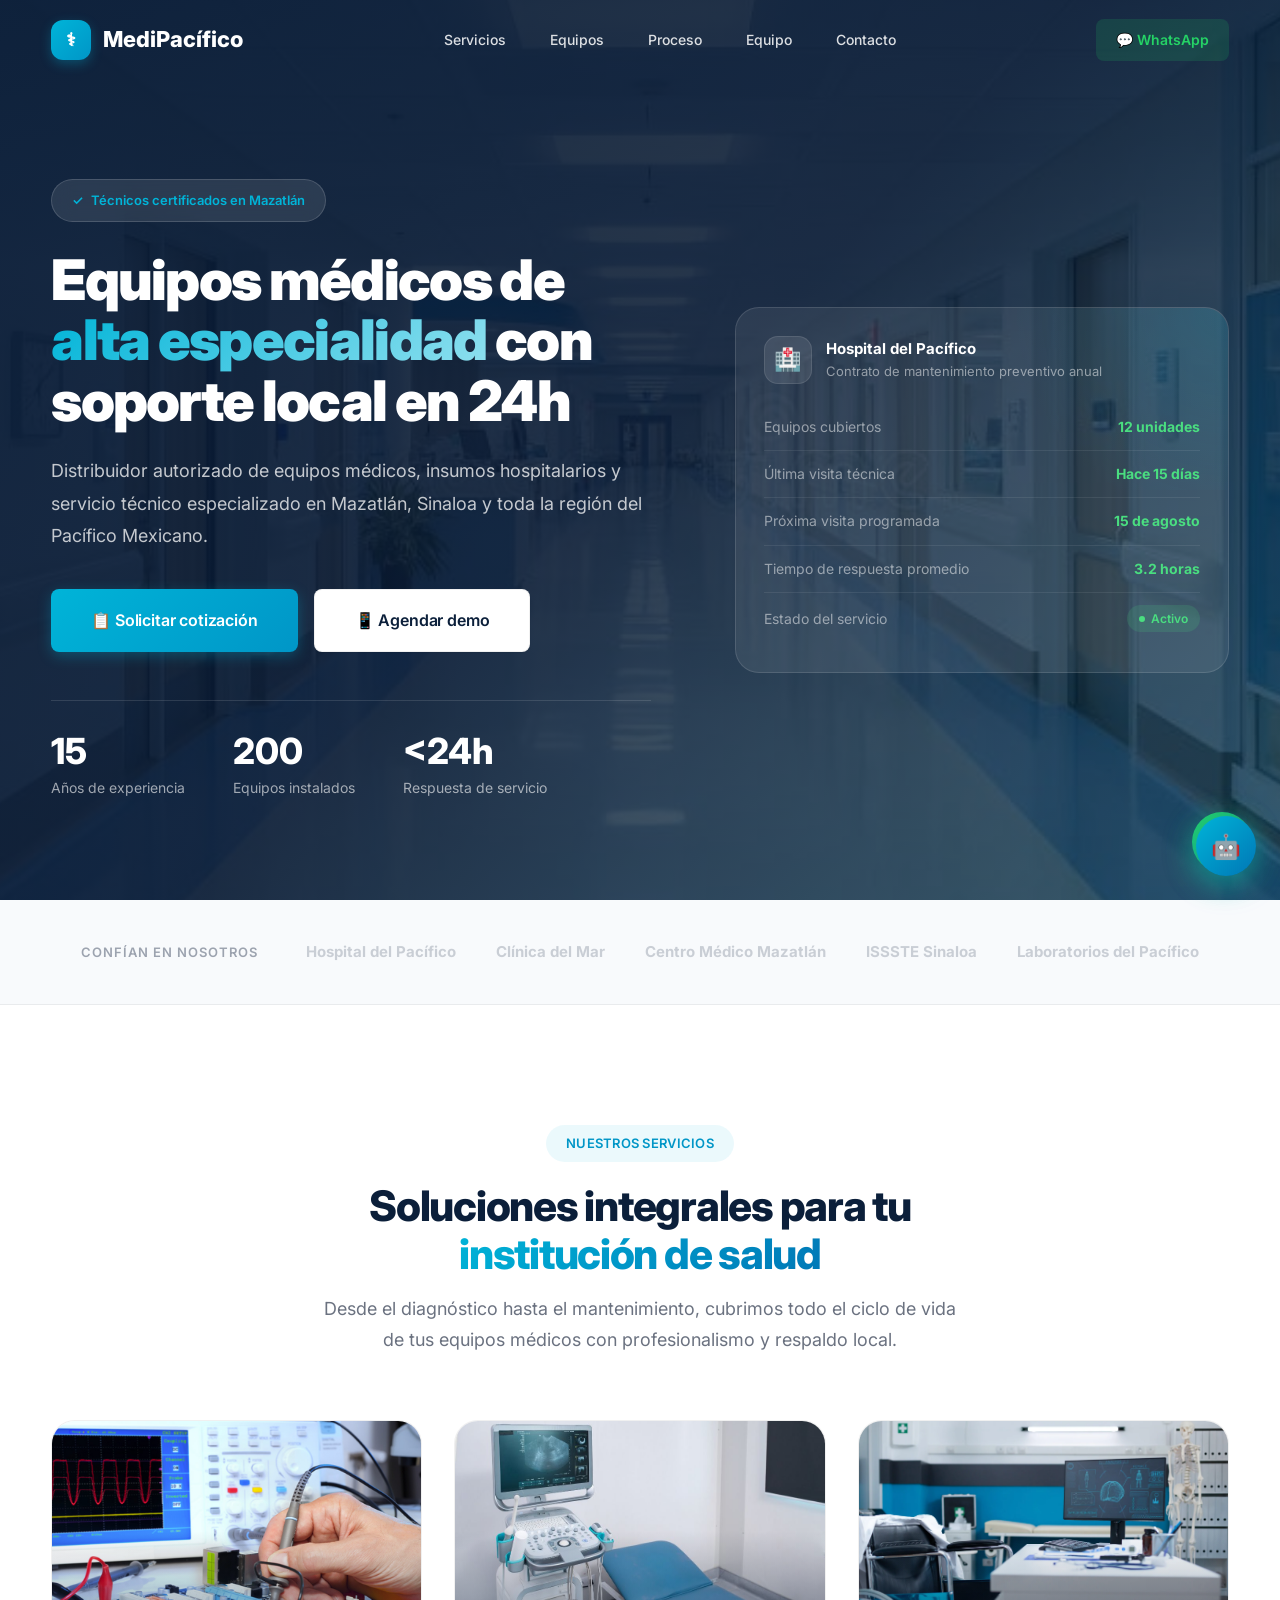
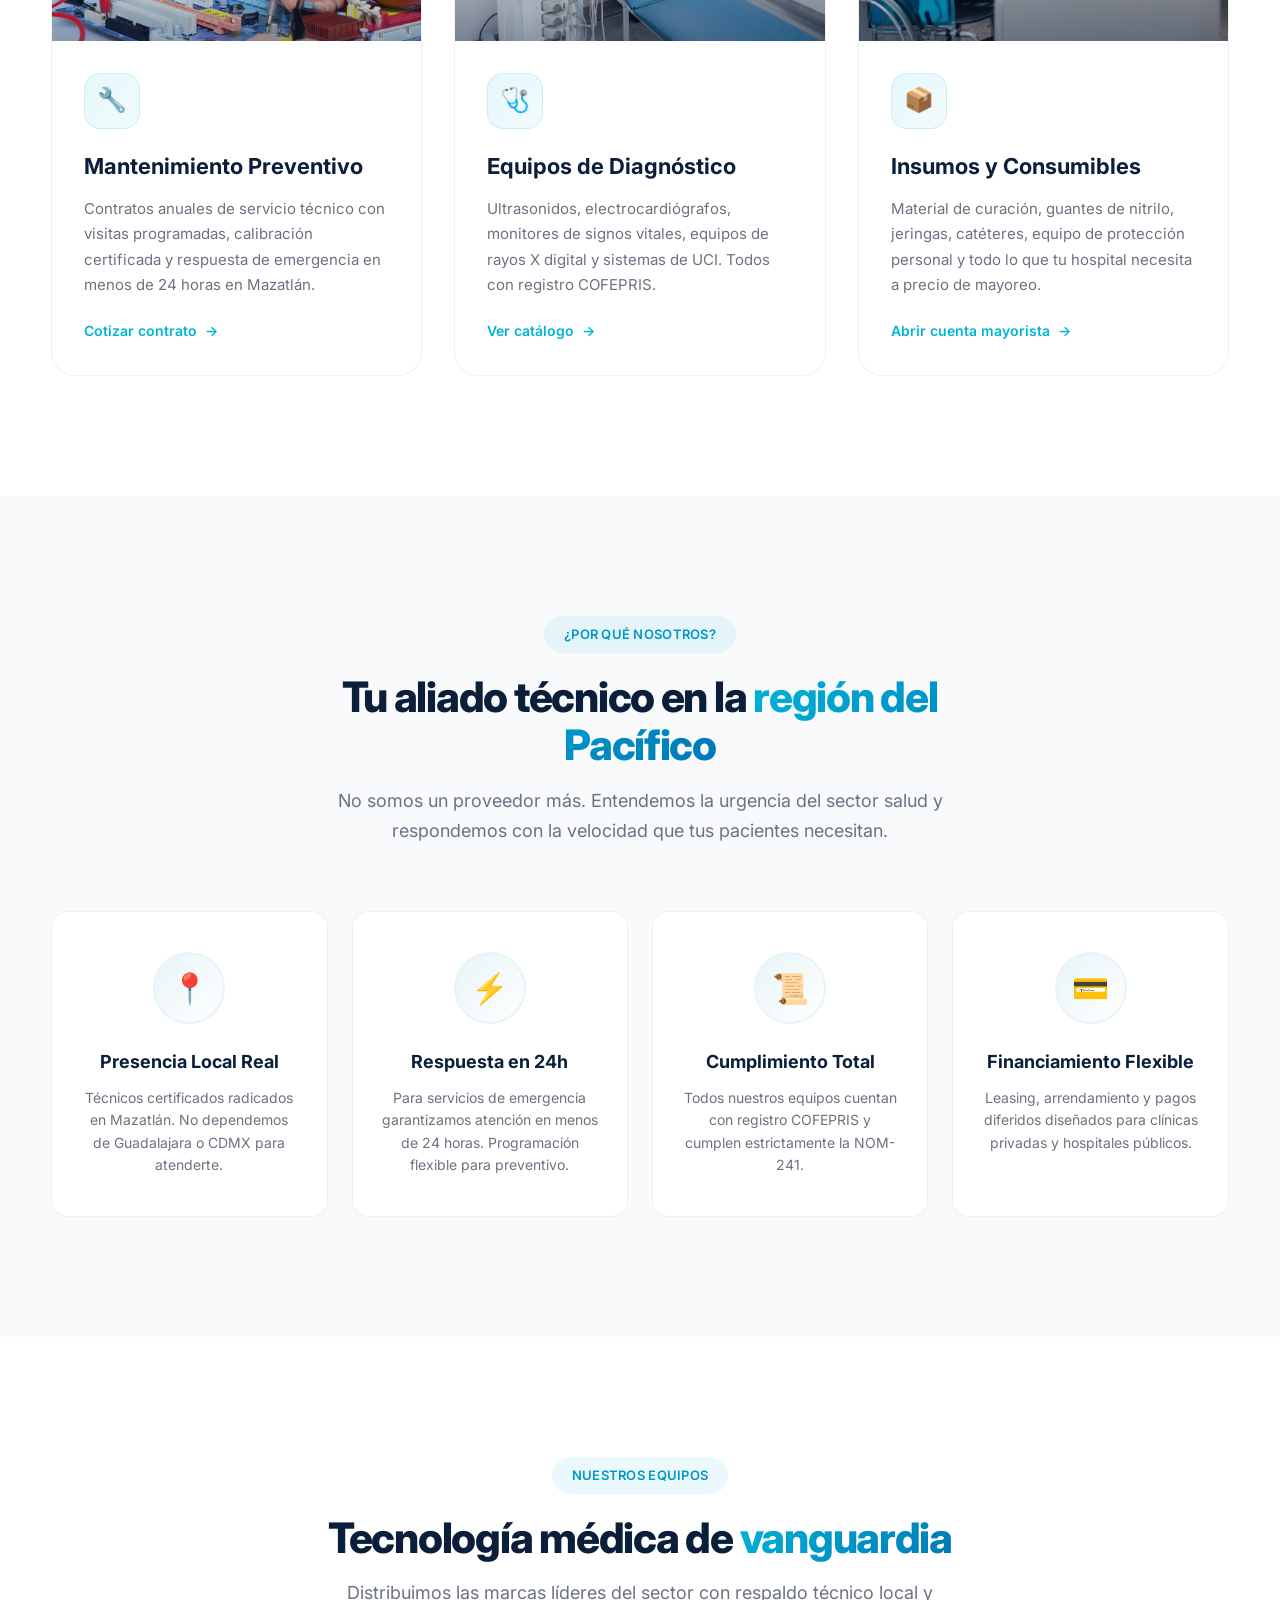
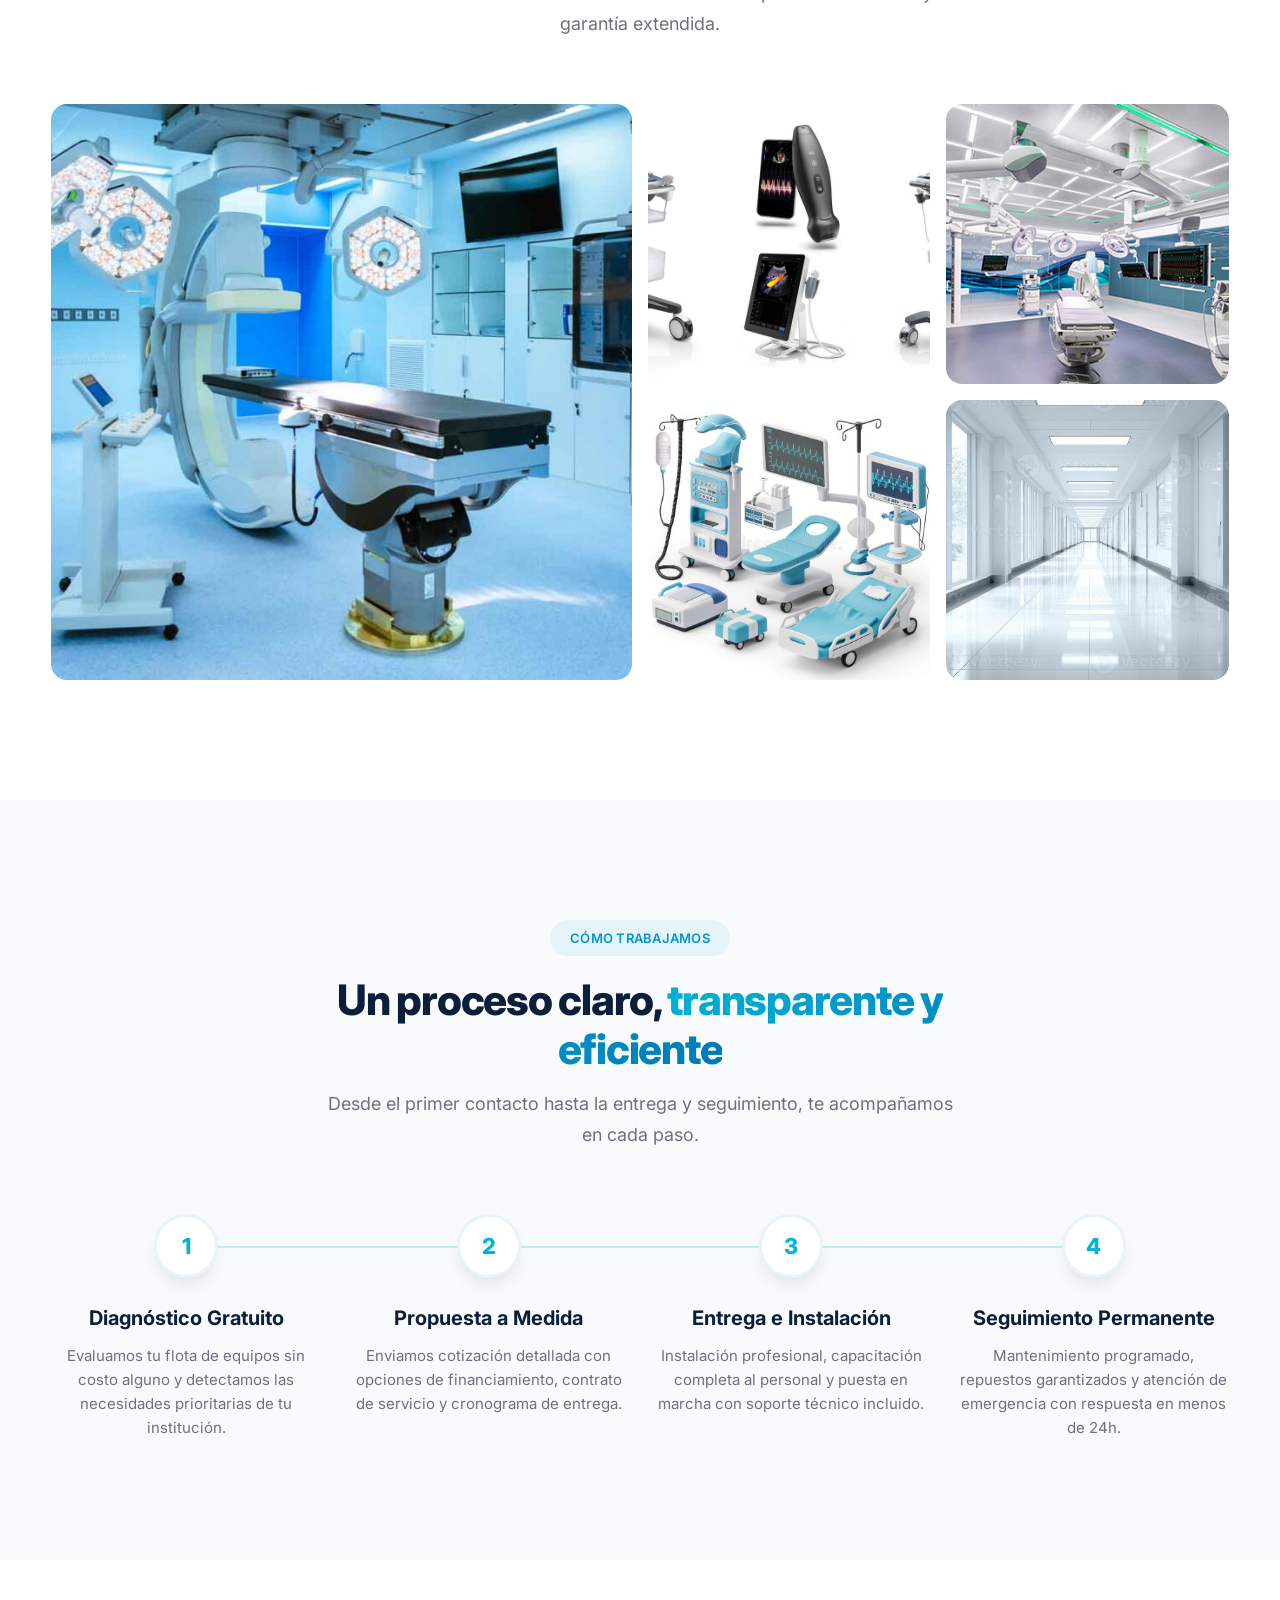
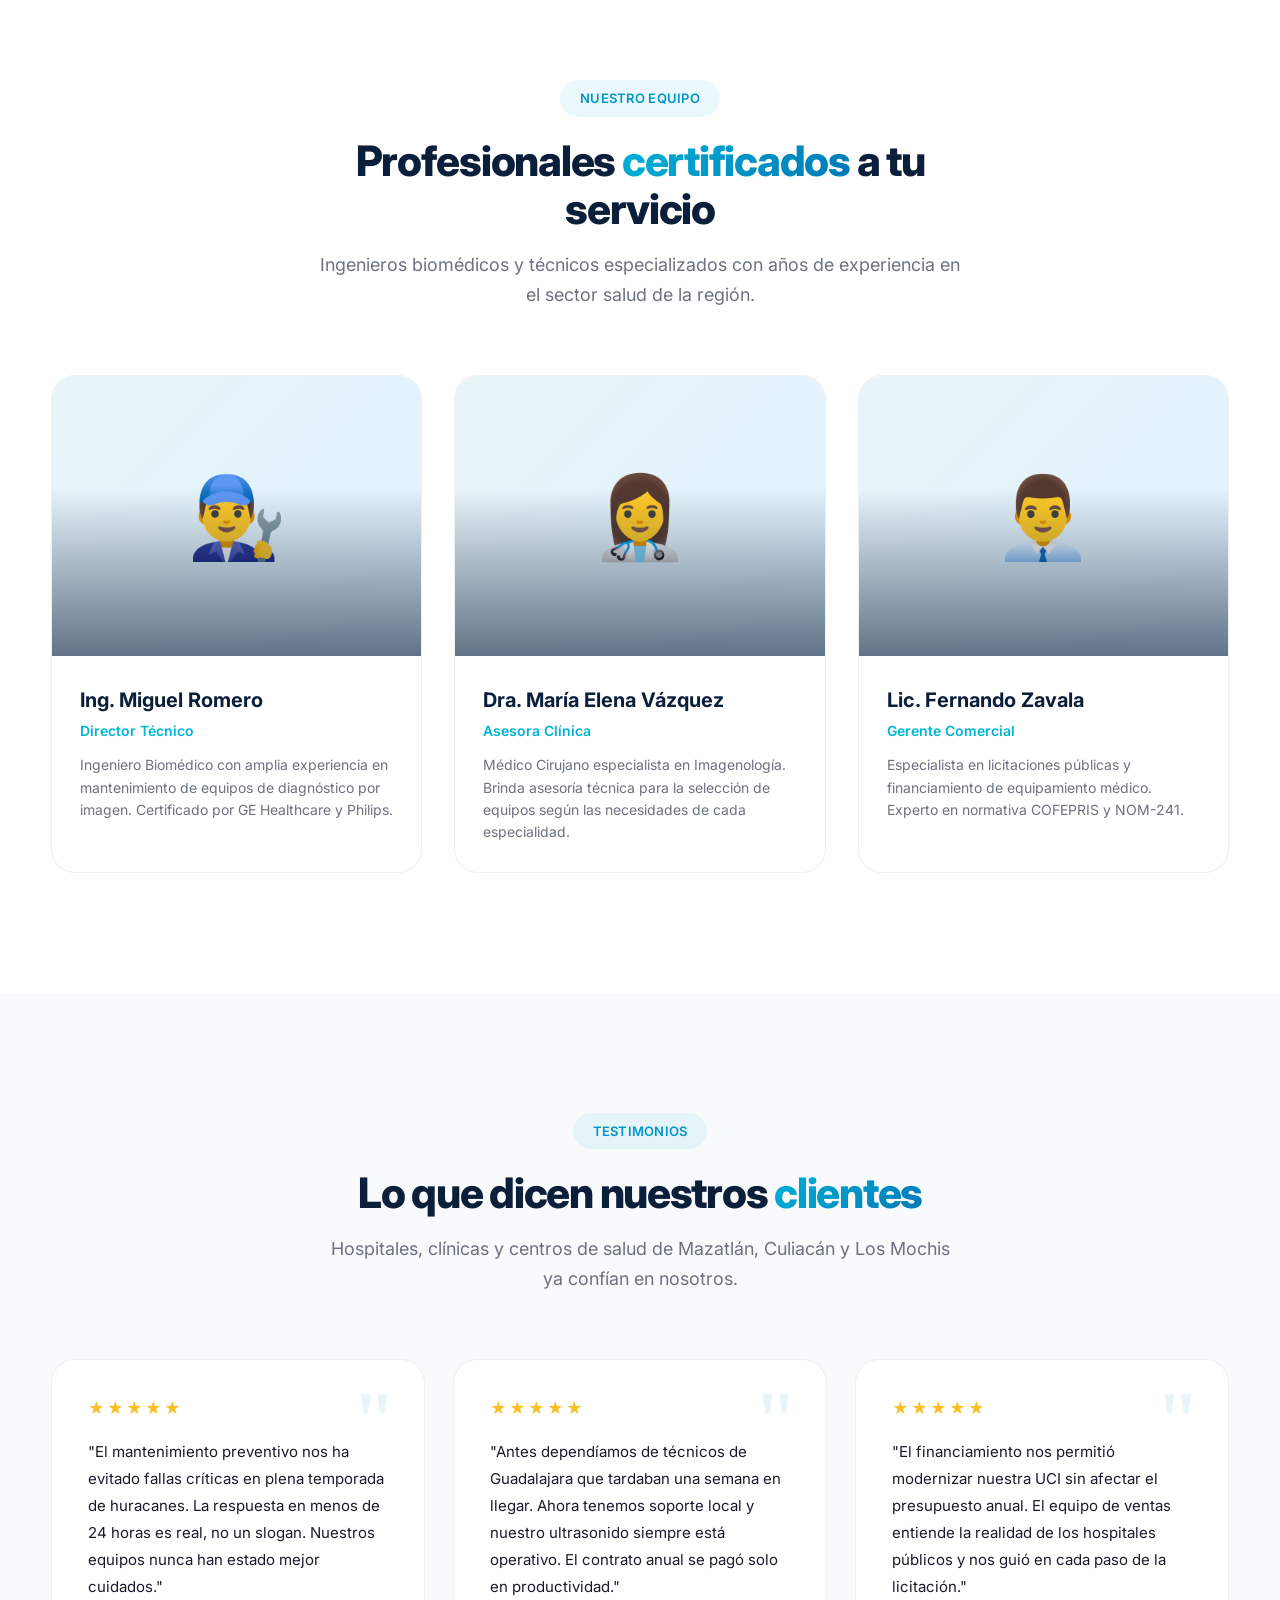
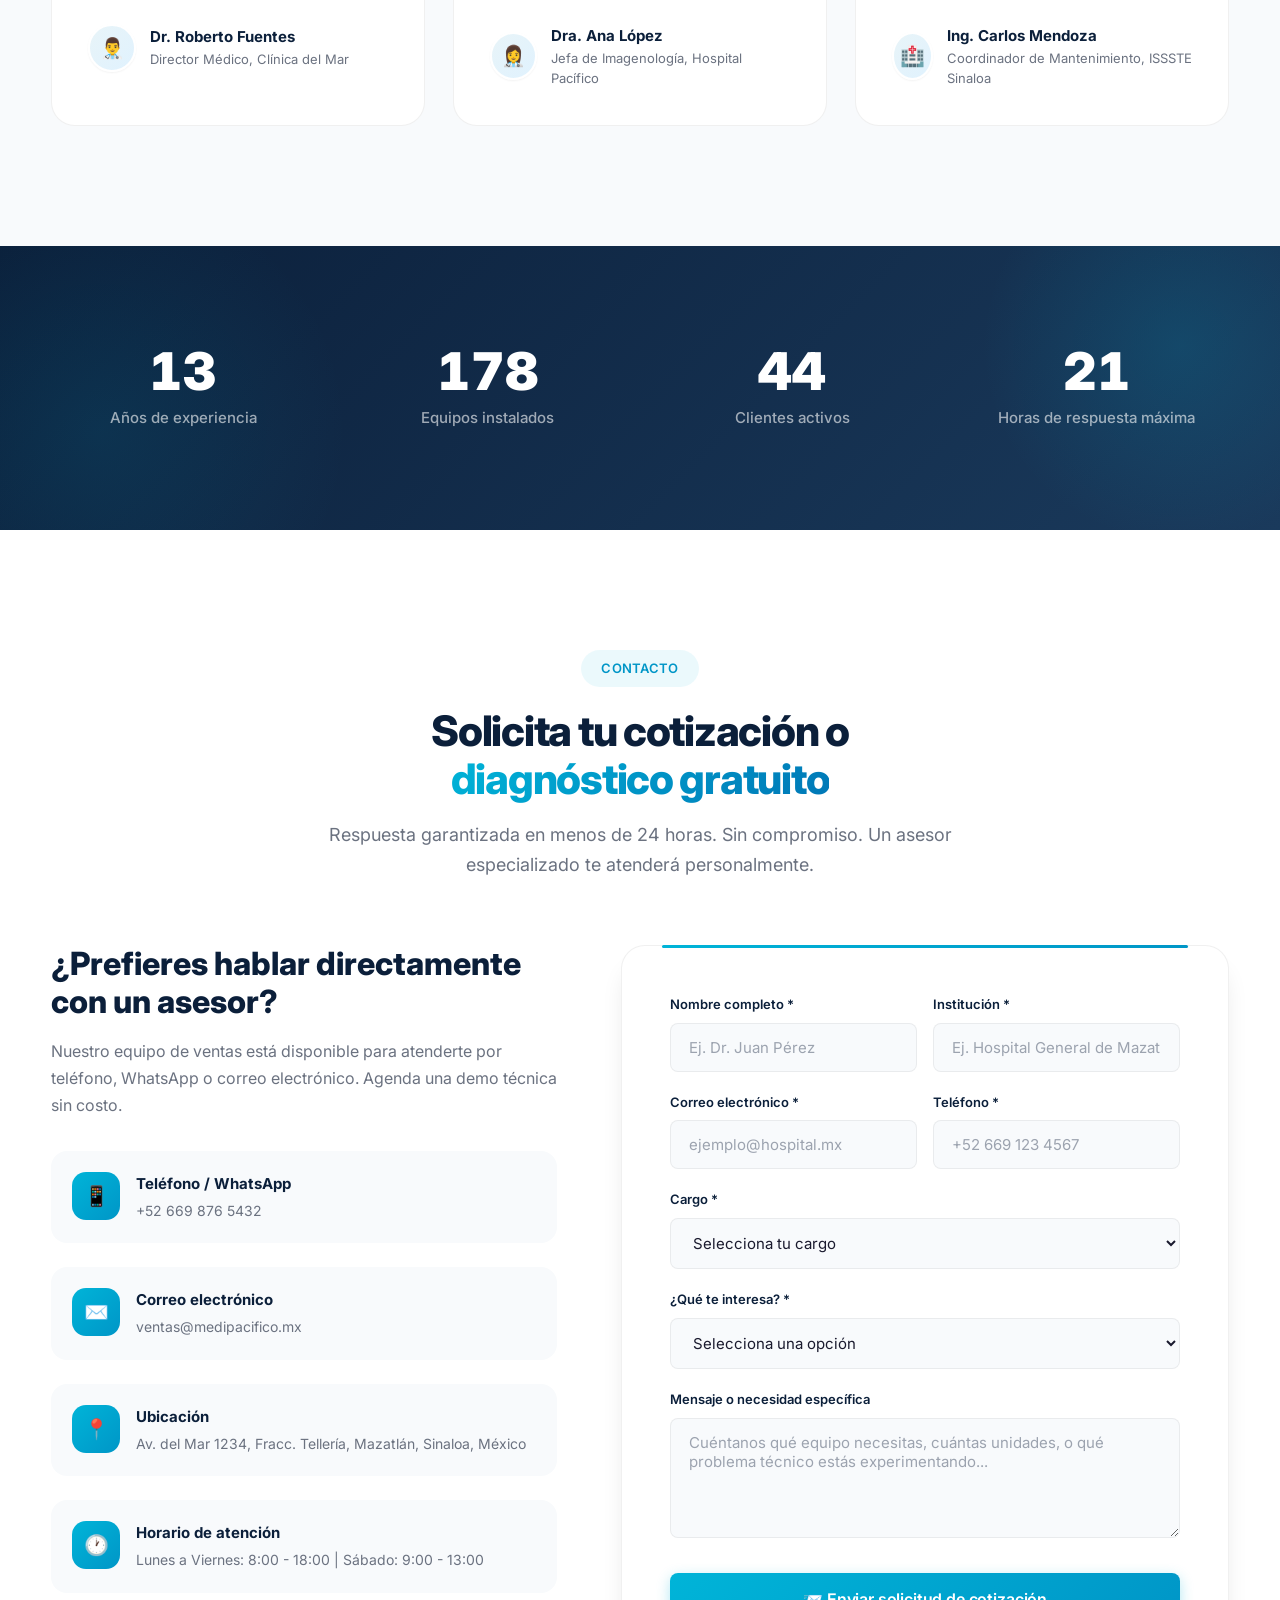
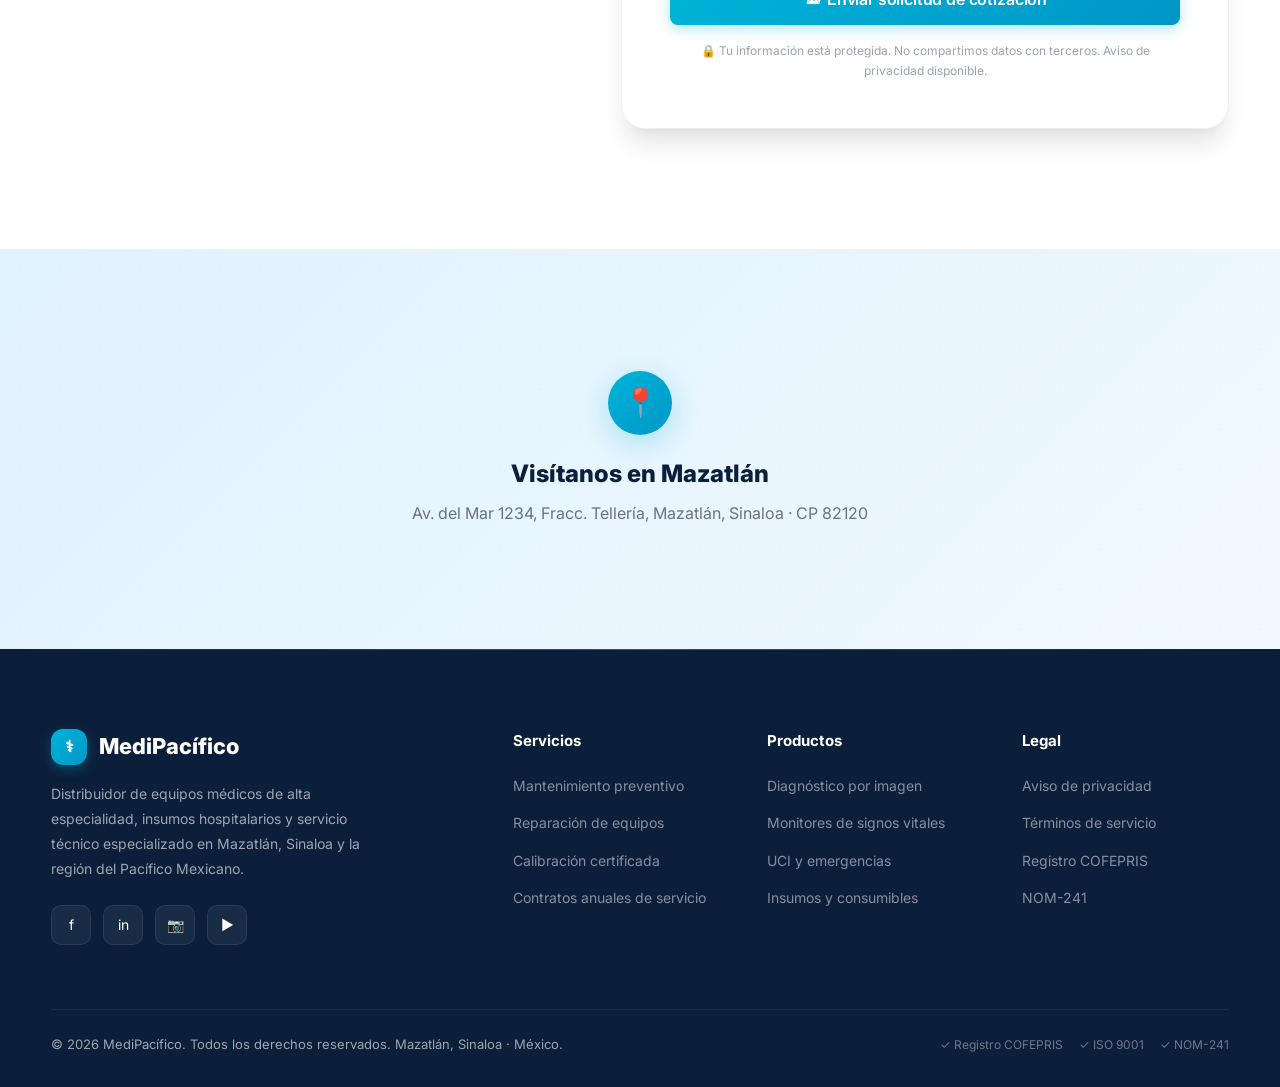
==== commit 2a5012ec: "Update index.html" ====
--- a/index.html
+++ b/index.html
@@ -302,9 +302,9 @@
       <div class="team-card reveal reveal-delay-1">
         <div class="team-img">👨‍🔧</div>
         <div class="team-info">
-          <h4>Ing. Roberto Sánchez</h4>
+          <h4>Ing. Miguel Romero</h4>
           <div class="team-role">Director Técnico</div>
-          <p class="team-bio">Ingeniero Biomédico con 18 años de experiencia en mantenimiento de equipos de diagnóstico por imagen. Certificado por GE Healthcare y Philips.</p>
+          <p class="team-bio">Ingeniero Biomédico con amplia experiencia en mantenimiento de equipos de diagnóstico por imagen. Certificado por GE Healthcare y Philips.</p>
         </div>
       </div>
       <div class="team-card reveal reveal-delay-2">
@@ -318,7 +318,7 @@
       <div class="team-card reveal reveal-delay-3">
         <div class="team-img">👨‍💼</div>
         <div class="team-info">
-          <h4>Lic. Fernando Torres</h4>
+          <h4>Lic. Fernando Zavala</h4>
           <div class="team-role">Gerente Comercial</div>
           <p class="team-bio">Especialista en licitaciones públicas y financiamiento de equipamiento médico. Experto en normativa COFEPRIS y NOM-241.</p>
         </div>
@@ -576,4 +576,4 @@
 <script src="js/main.js"></script>
 <script src="js/chat-widget.js"></script>
 </body>
-</html>+</html>
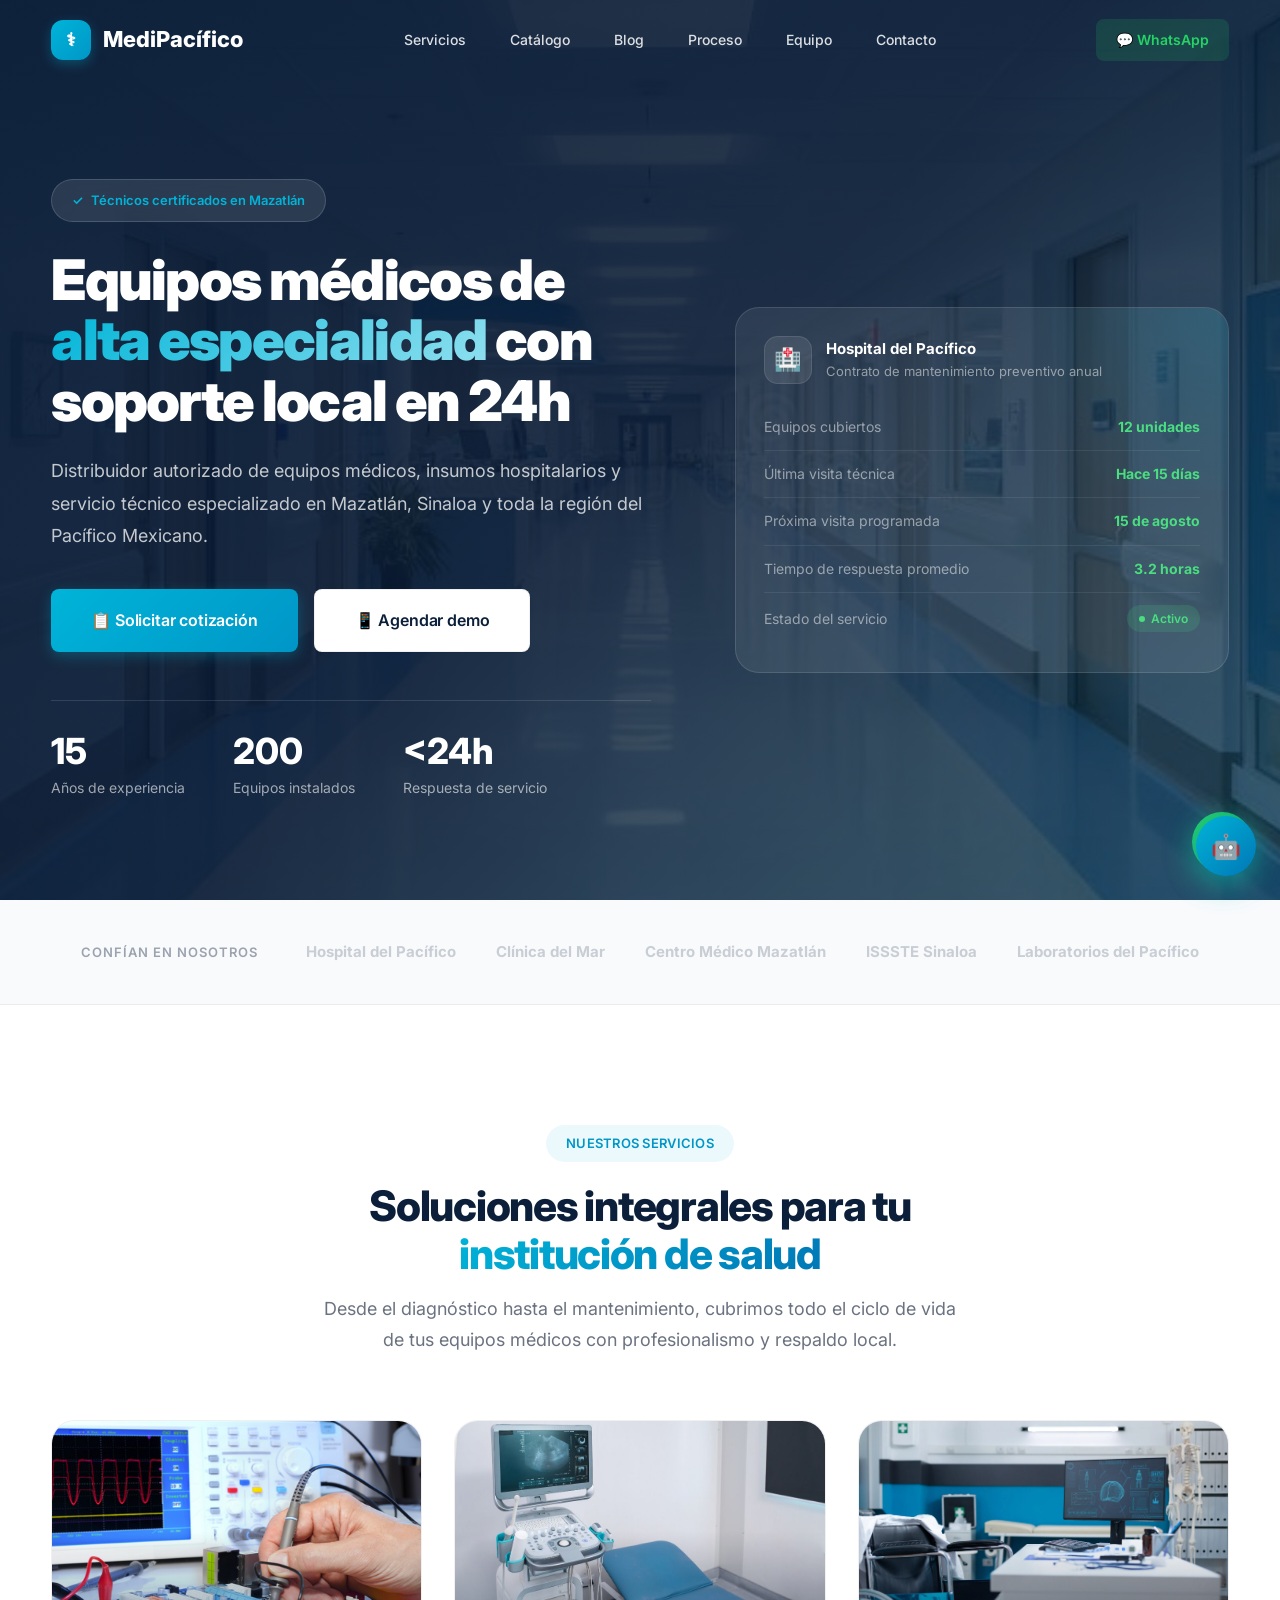
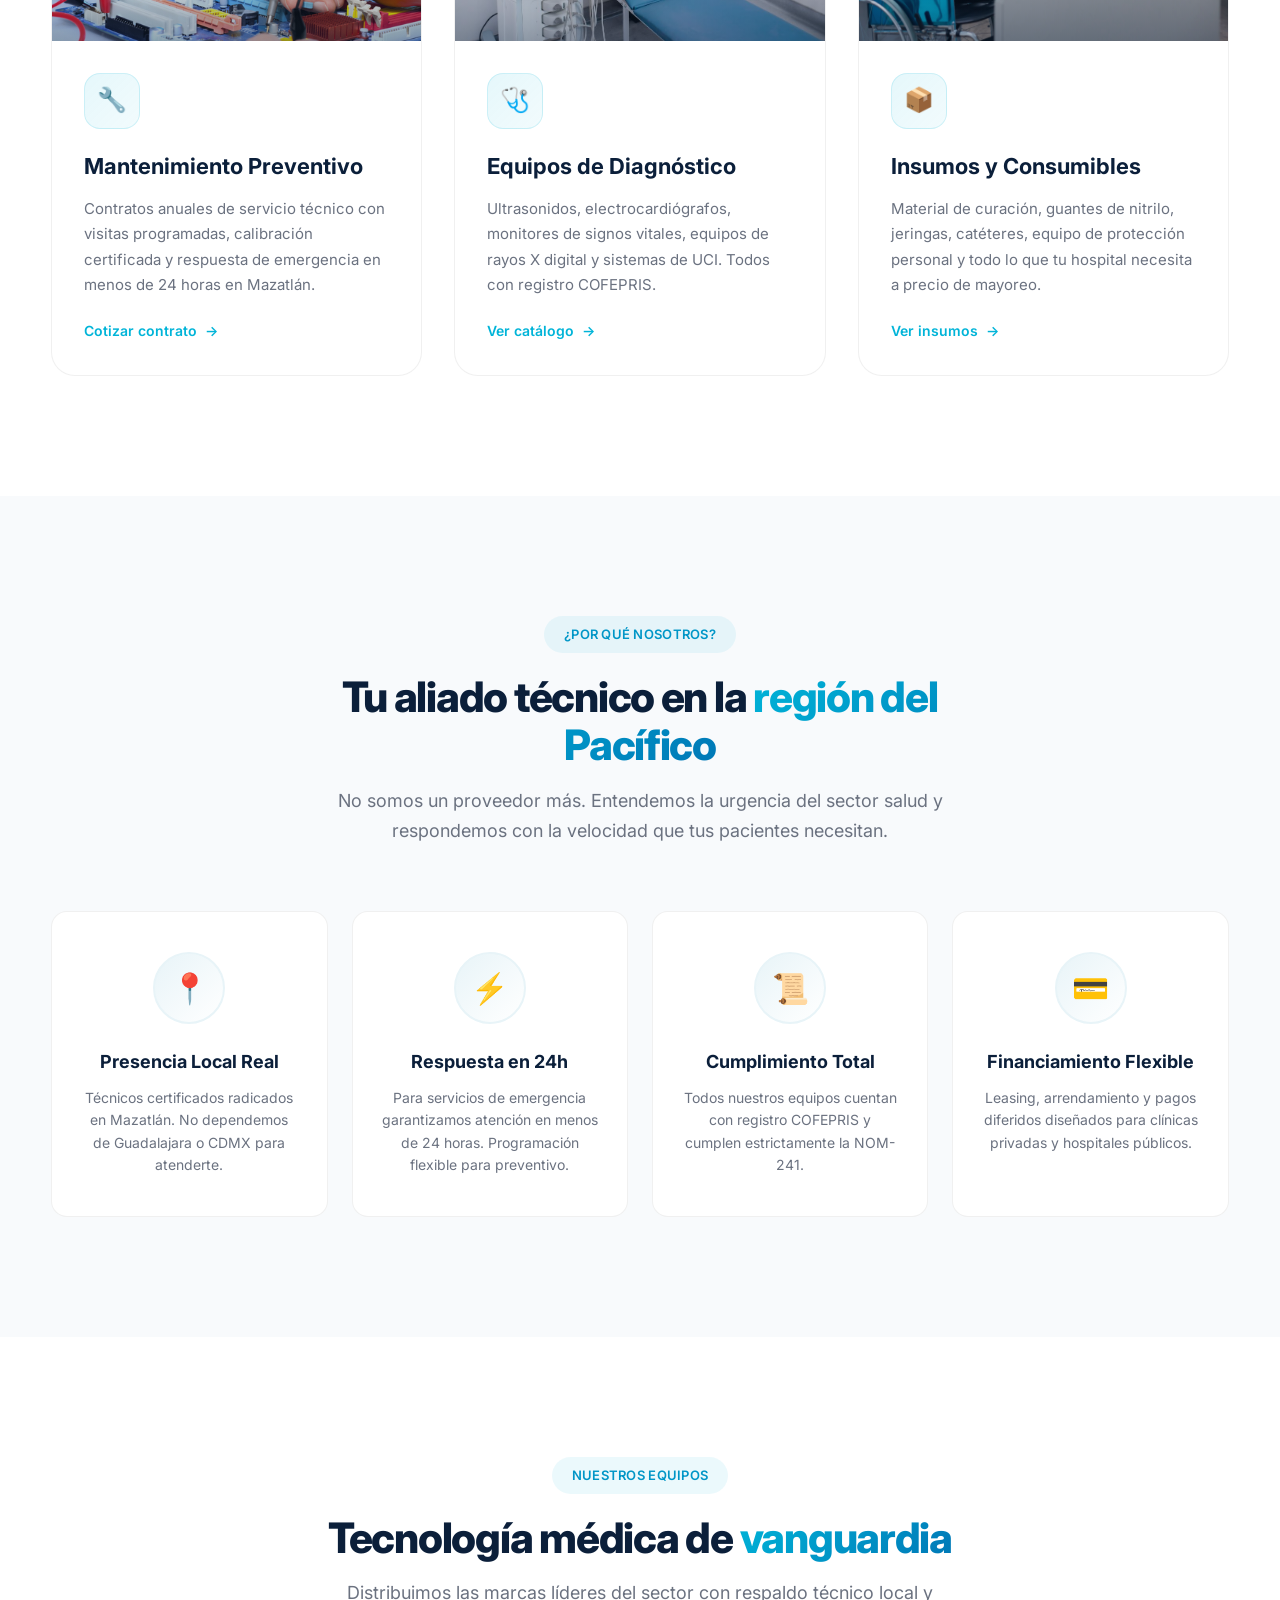
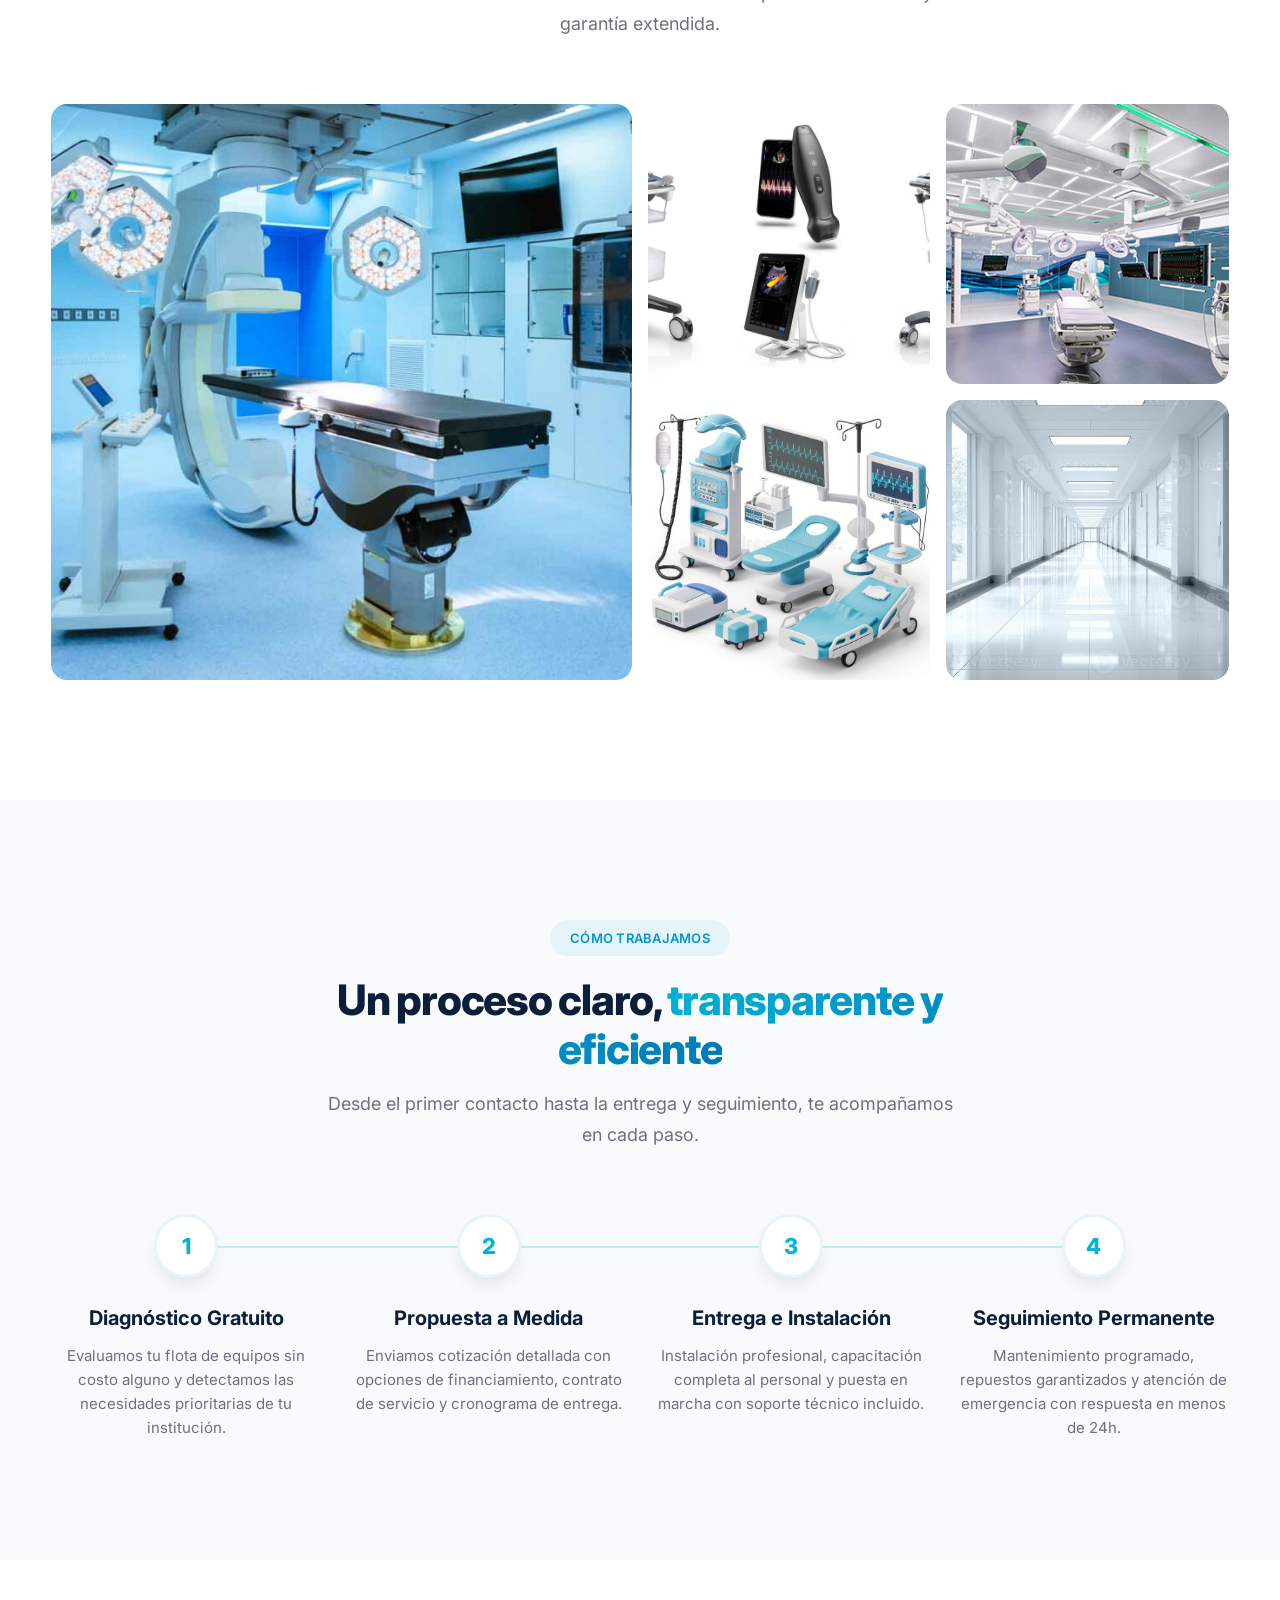
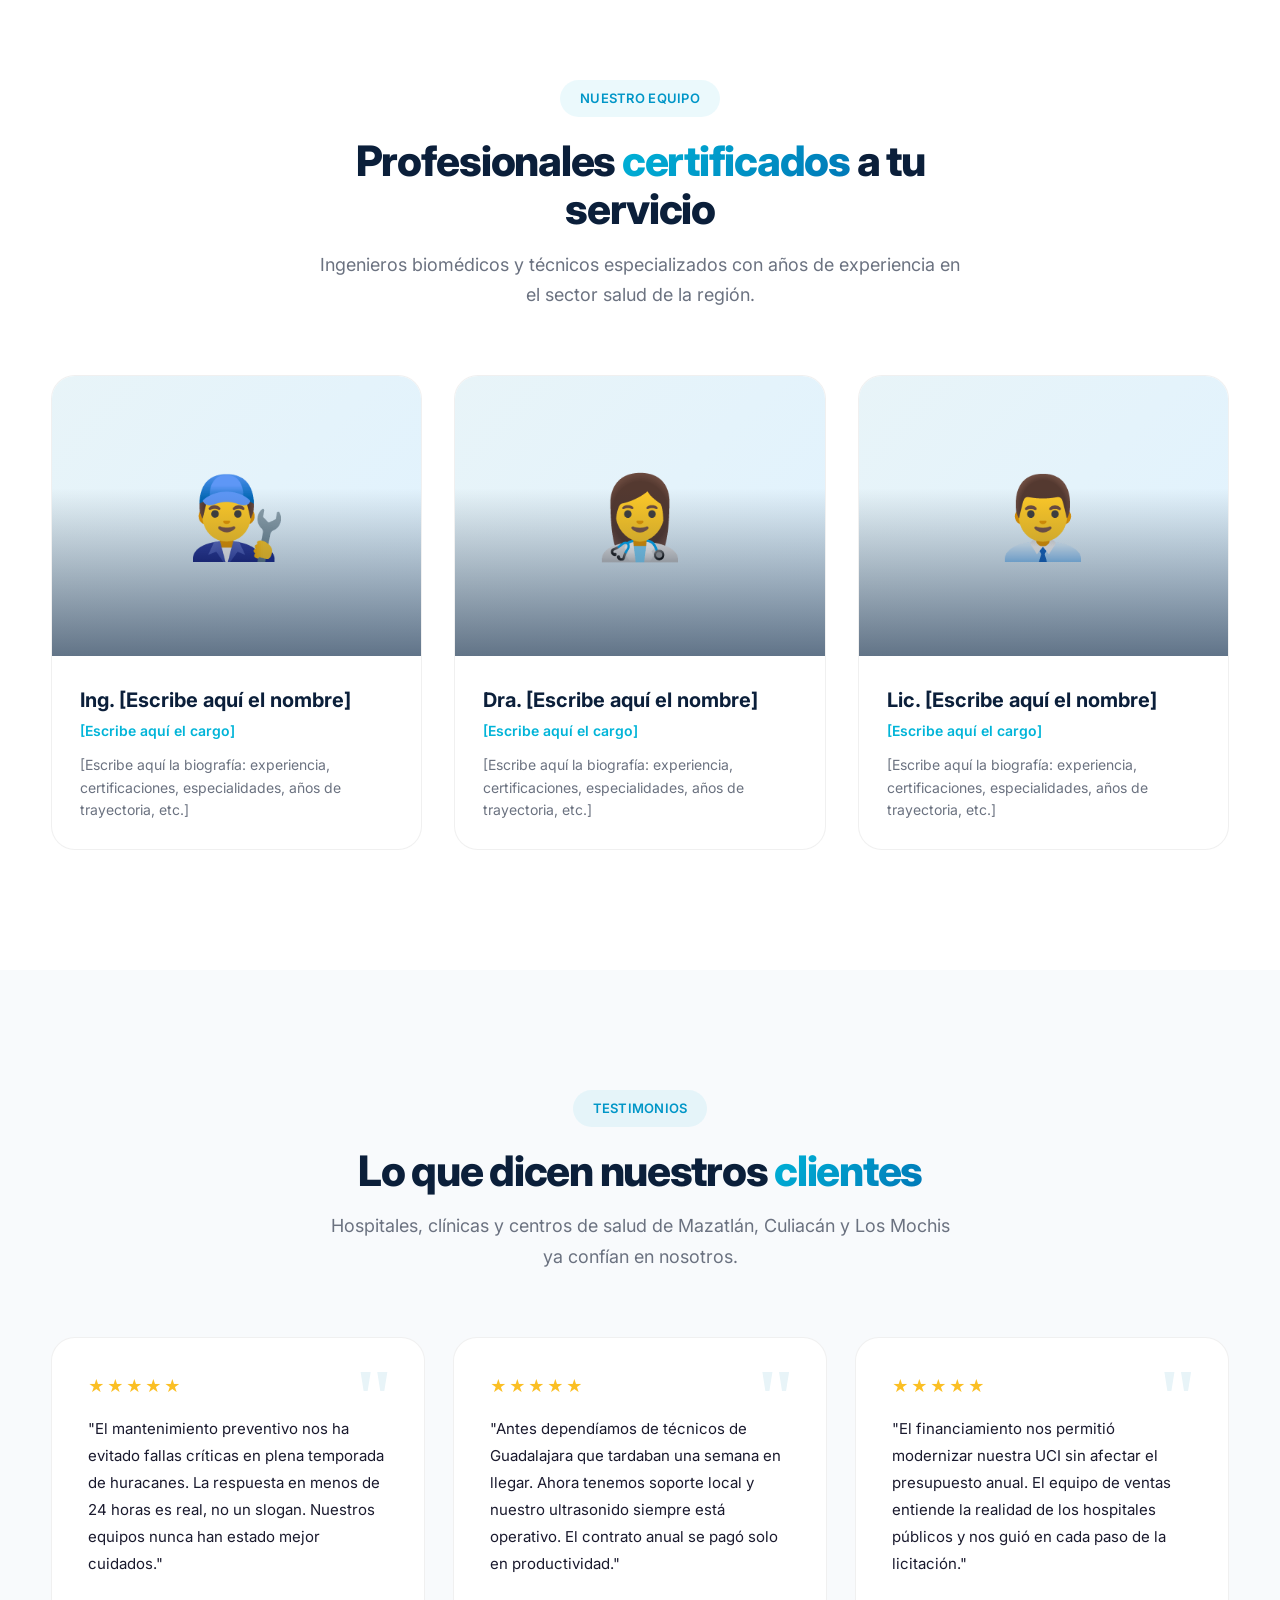
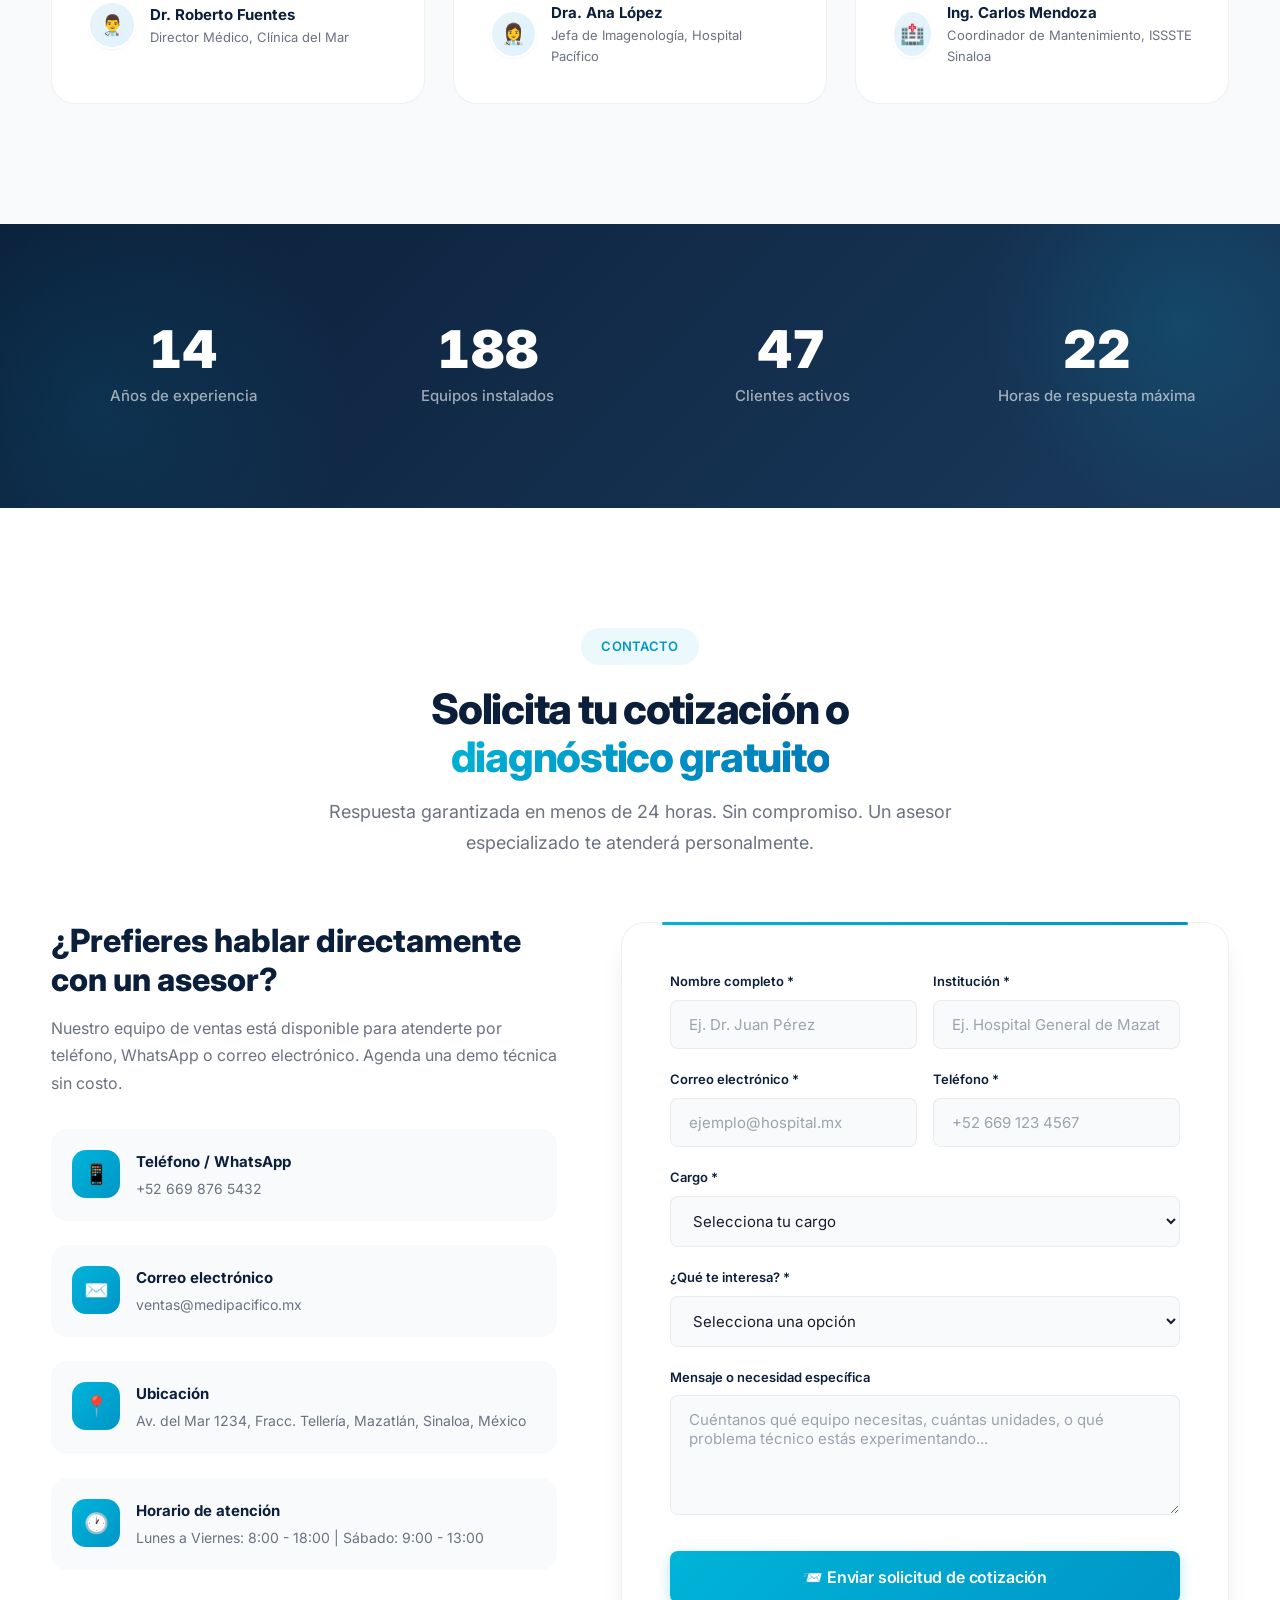
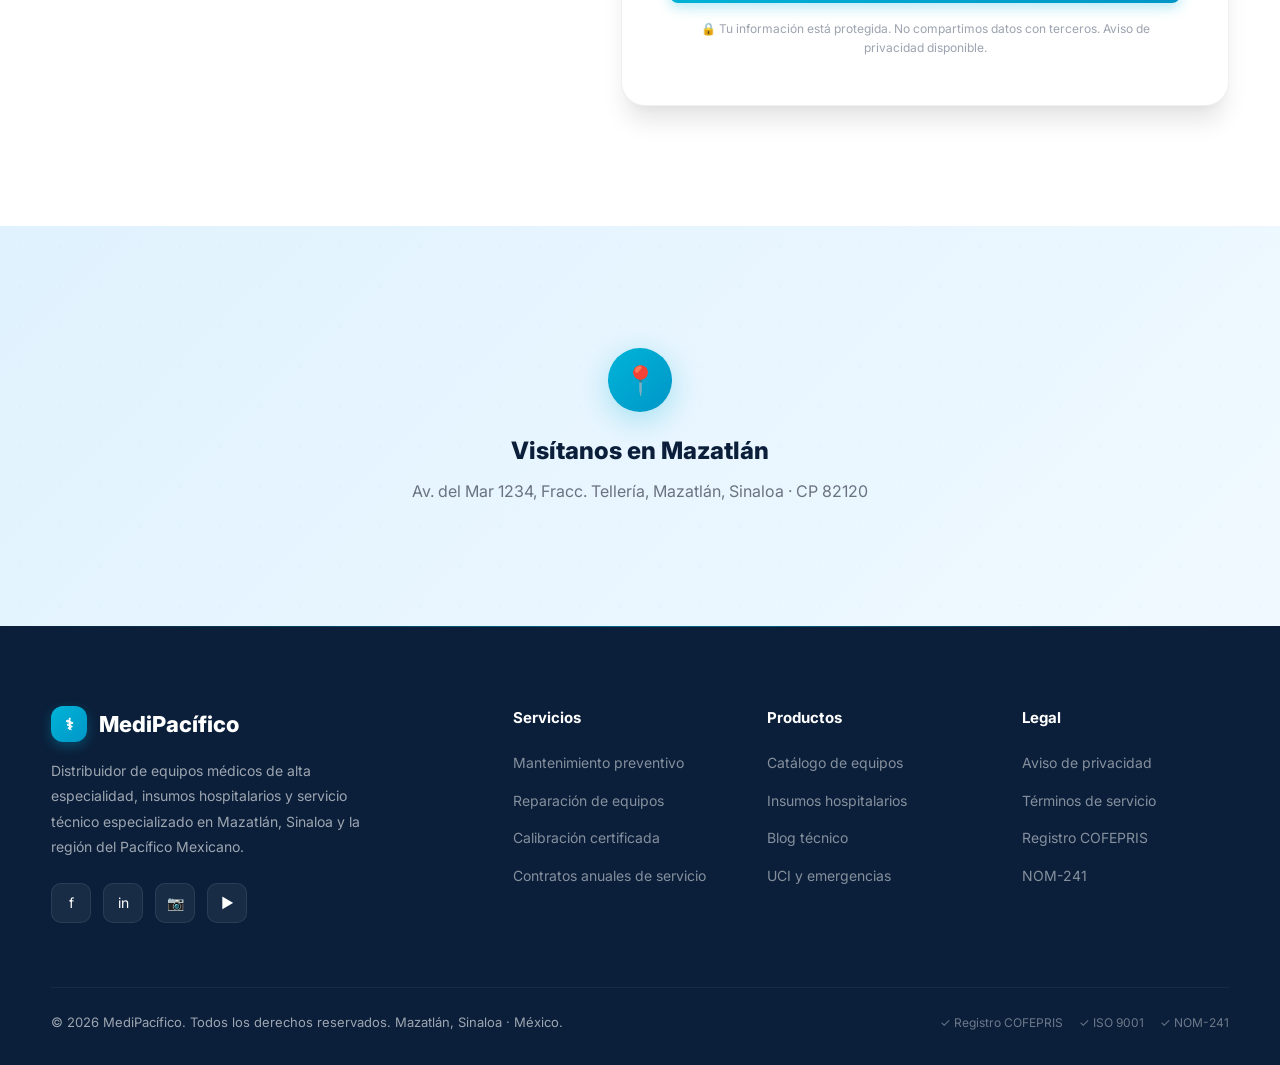
==== commit ea97f351: "Update index.html" ====
--- a/index.html
+++ b/index.html
@@ -10,6 +10,7 @@
 <meta property="og:type" content="website">
 <title>MediPacífico | Equipos Médicos, Insumos y Mantenimiento en Mazatlán</title>
 <link rel="stylesheet" href="css/style.css">
+<base target="_blank">
 </head>
 <body>
 
@@ -28,7 +29,8 @@
     </a>
     <nav class="nav">
       <a href="#servicios" class="nav-link">Servicios</a>
-      <a href="#equipos" class="nav-link">Equipos</a>
+      <a href="catalogo.html" class="nav-link">Catálogo</a>
+      <a href="blog.html" class="nav-link">Blog</a>
       <a href="#proceso" class="nav-link">Proceso</a>
       <a href="#equipo" class="nav-link">Equipo</a>
       <a href="#contacto" class="nav-link">Contacto</a>
@@ -156,7 +158,7 @@
           <div class="service-icon-wrap">🩺</div>
           <h3>Equipos de Diagnóstico</h3>
           <p>Ultrasonidos, electrocardiógrafos, monitores de signos vitales, equipos de rayos X digital y sistemas de UCI. Todos con registro COFEPRIS.</p>
-          <a href="#cotizar" class="service-link">Ver catálogo <span>→</span></a>
+          <a href="catalogo.html" class="service-link">Ver catálogo <span>→</span></a>
         </div>
       </div>
       <div class="service-card reveal reveal-delay-3">
@@ -168,7 +170,7 @@
           <div class="service-icon-wrap">📦</div>
           <h3>Insumos y Consumibles</h3>
           <p>Material de curación, guantes de nitrilo, jeringas, catéteres, equipo de protección personal y todo lo que tu hospital necesita a precio de mayoreo.</p>
-          <a href="#cotizar" class="service-link">Abrir cuenta mayorista <span>→</span></a>
+          <a href="catalogo.html" class="service-link">Ver insumos <span>→</span></a>
         </div>
       </div>
     </div>
@@ -290,7 +292,17 @@
   </div>
 </section>
 
-<!-- Team -->
+<!-- ═══════════════════════════════════════════════════════════════ -->
+<!-- SECCIÓN: EQUIPO PROFESIONAL                                  -->
+<!-- ═══════════════════════════════════════════════════════════════ -->
+<!-- INSTRUCCIONES DE EDICIÓN:                                    -->
+<!-- 1. Solo cambia el TEXTO entre las etiquetas HTML             -->
+<!-- 2. Para fotos reales: reemplaza el emoji por:               -->
+<!--    <img src="images/nombre-foto.jpg" alt="Nombre"           -->
+<!--         style="width:100%;height:100%;object-fit:cover;">   -->
+<!-- 3. No borres las etiquetas <div>, <h4>, <p>, etc.          -->
+<!-- ═══════════════════════════════════════════════════════════════ -->
+
 <section class="section team" id="equipo">
   <div class="container">
     <div class="section-header reveal">
@@ -299,30 +311,41 @@
       <p class="section-subtitle">Ingenieros biomédicos y técnicos especializados con años de experiencia en el sector salud de la región.</p>
     </div>
     <div class="team-grid">
+
+      <!-- ━━━━━ TARJETA 1: TÉCNICO / DIRECTOR ━━━━━ -->
       <div class="team-card reveal reveal-delay-1">
+        <!-- FOTO: Usa emoji o <img src="images/tu-foto.jpg" ...> -->
         <div class="team-img">👨‍🔧</div>
         <div class="team-info">
-          <h4>Ing. Miguel Romero</h4>
-          <div class="team-role">Director Técnico</div>
-          <p class="team-bio">Ingeniero Biomédico con amplia experiencia en mantenimiento de equipos de diagnóstico por imagen. Certificado por GE Healthcare y Philips.</p>
-        </div>
-      </div>
+          <!-- NOMBRE COMPLETO -->
+          <h4>Ing. [Escribe aquí el nombre]</h4>
+          <!-- CARGO / PUESTO -->
+          <div class="team-role">[Escribe aquí el cargo]</div>
+          <!-- BIOGRAFÍA -->
+          <p class="team-bio">[Escribe aquí la biografía: experiencia, certificaciones, especialidades, años de trayectoria, etc.]</p>
+        </div>
+      </div>
+
+      <!-- ━━━━━ TARJETA 2: CLÍNICO / ASESOR ━━━━━ -->
       <div class="team-card reveal reveal-delay-2">
         <div class="team-img">👩‍⚕️</div>
         <div class="team-info">
-          <h4>Dra. María Elena Vázquez</h4>
-          <div class="team-role">Asesora Clínica</div>
-          <p class="team-bio">Médico Cirujano especialista en Imagenología. Brinda asesoría técnica para la selección de equipos según las necesidades de cada especialidad.</p>
-        </div>
-      </div>
+          <h4>Dra. [Escribe aquí el nombre]</h4>
+          <div class="team-role">[Escribe aquí el cargo]</div>
+          <p class="team-bio">[Escribe aquí la biografía: experiencia, certificaciones, especialidades, años de trayectoria, etc.]</p>
+        </div>
+      </div>
+
+      <!-- ━━━━━ TARJETA 3: COMERCIAL / ADMINISTRATIVO ━━━━━ -->
       <div class="team-card reveal reveal-delay-3">
         <div class="team-img">👨‍💼</div>
         <div class="team-info">
-          <h4>Lic. Fernando Zavala</h4>
-          <div class="team-role">Gerente Comercial</div>
-          <p class="team-bio">Especialista en licitaciones públicas y financiamiento de equipamiento médico. Experto en normativa COFEPRIS y NOM-241.</p>
-        </div>
-      </div>
+          <h4>Lic. [Escribe aquí el nombre]</h4>
+          <div class="team-role">[Escribe aquí el cargo]</div>
+          <p class="team-bio">[Escribe aquí la biografía: experiencia, certificaciones, especialidades, años de trayectoria, etc.]</p>
+        </div>
+      </div>
+
     </div>
   </div>
 </section>
@@ -524,19 +547,19 @@
       <div>
         <h4>Servicios</h4>
         <ul class="footer-links">
-          <li><a href="#">Mantenimiento preventivo</a></li>
-          <li><a href="#">Reparación de equipos</a></li>
-          <li><a href="#">Calibración certificada</a></li>
-          <li><a href="#">Contratos anuales de servicio</a></li>
+          <li><a href="#servicios">Mantenimiento preventivo</a></li>
+          <li><a href="#servicios">Reparación de equipos</a></li>
+          <li><a href="#servicios">Calibración certificada</a></li>
+          <li><a href="#contacto">Contratos anuales de servicio</a></li>
         </ul>
       </div>
       <div>
         <h4>Productos</h4>
         <ul class="footer-links">
-          <li><a href="#">Diagnóstico por imagen</a></li>
-          <li><a href="#">Monitores de signos vitales</a></li>
-          <li><a href="#">UCI y emergencias</a></li>
-          <li><a href="#">Insumos y consumibles</a></li>
+          <li><a href="catalogo.html">Catálogo de equipos</a></li>
+          <li><a href="catalogo.html">Insumos hospitalarios</a></li>
+          <li><a href="blog.html">Blog técnico</a></li>
+          <li><a href="catalogo.html">UCI y emergencias</a></li>
         </ul>
       </div>
       <div>
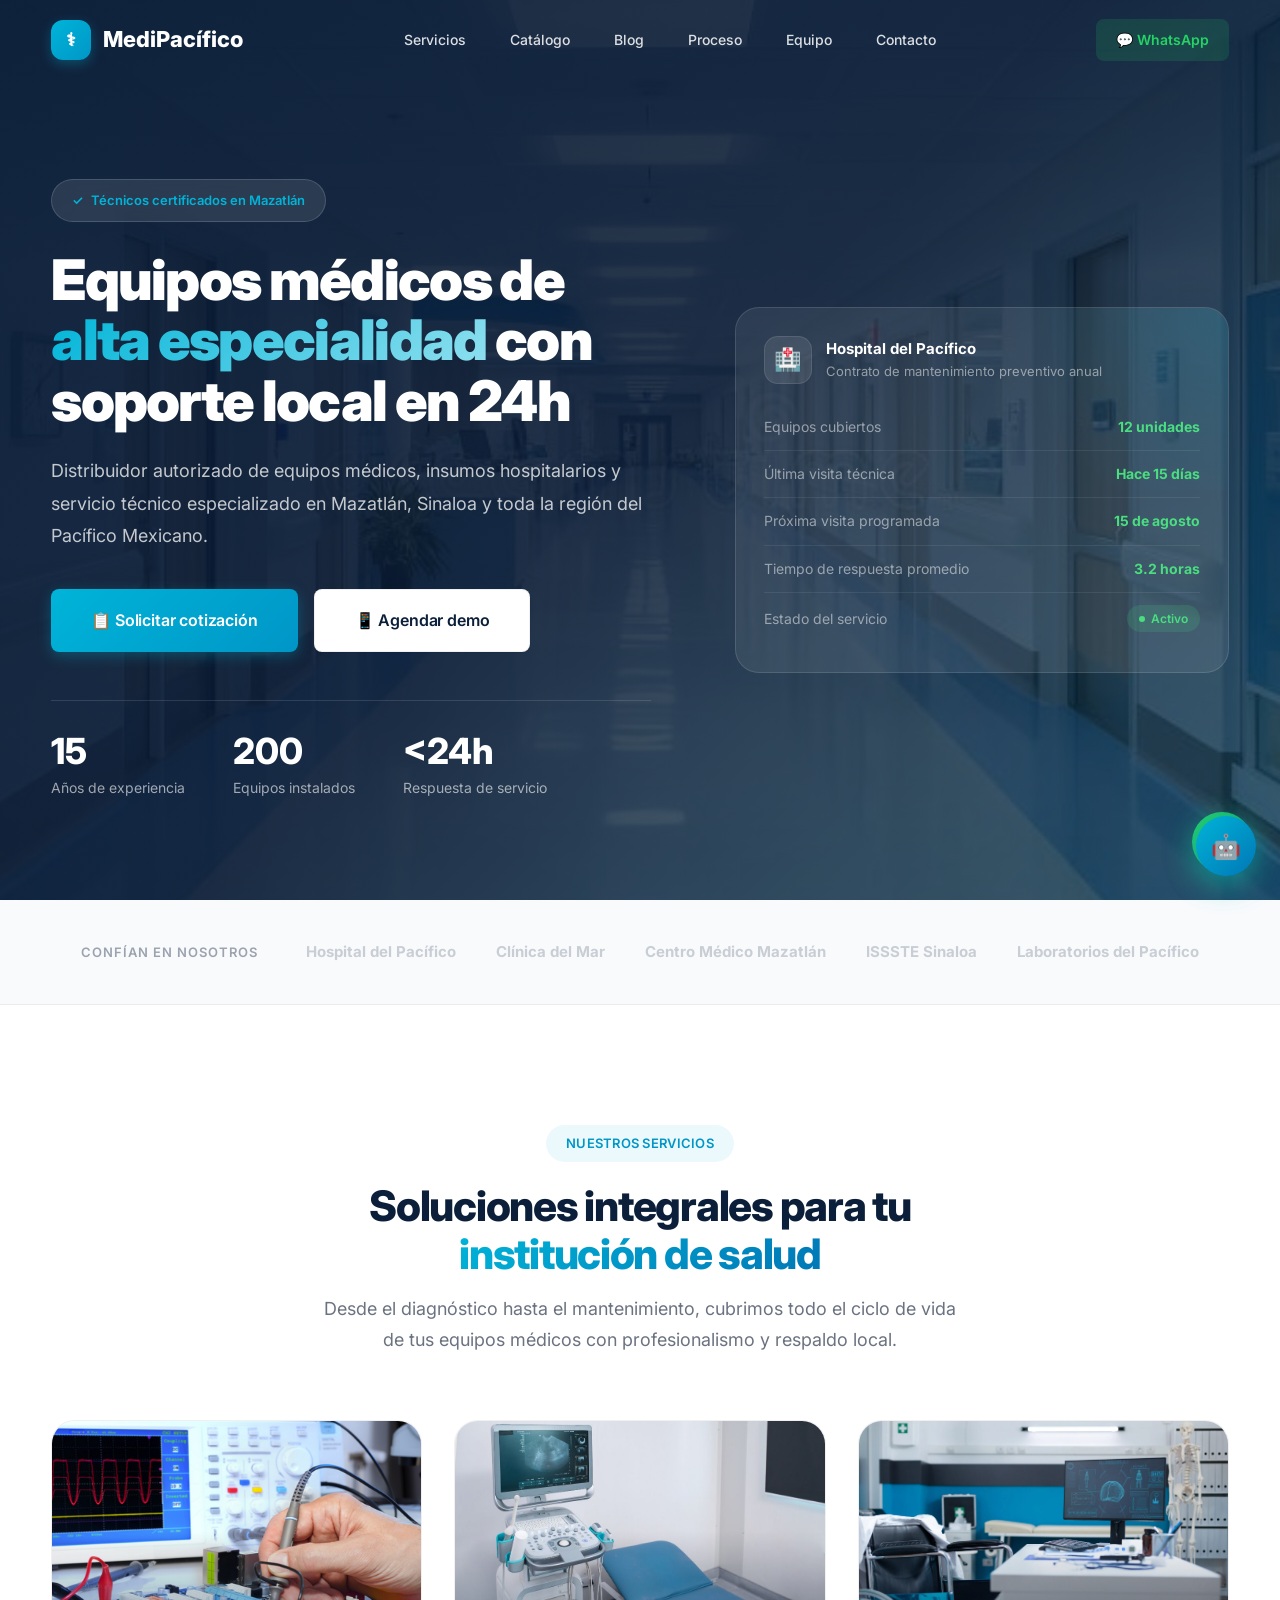
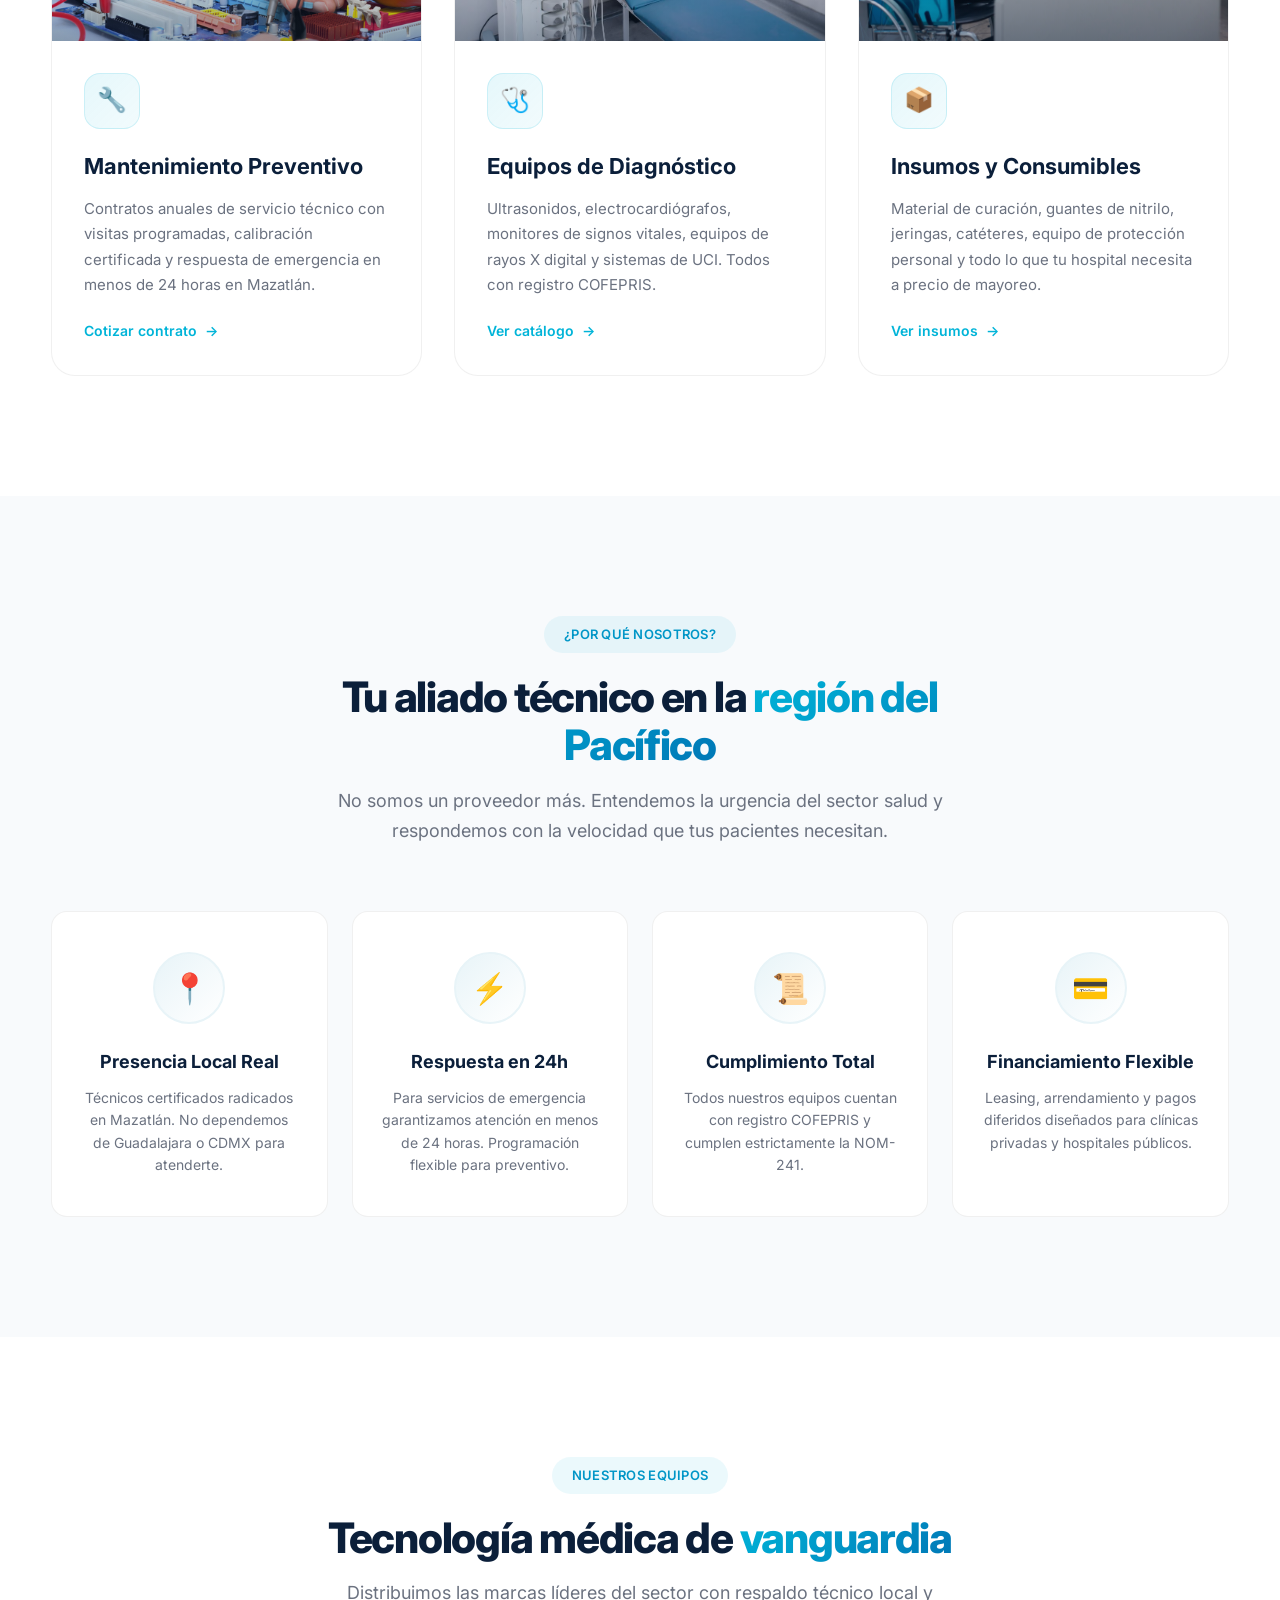
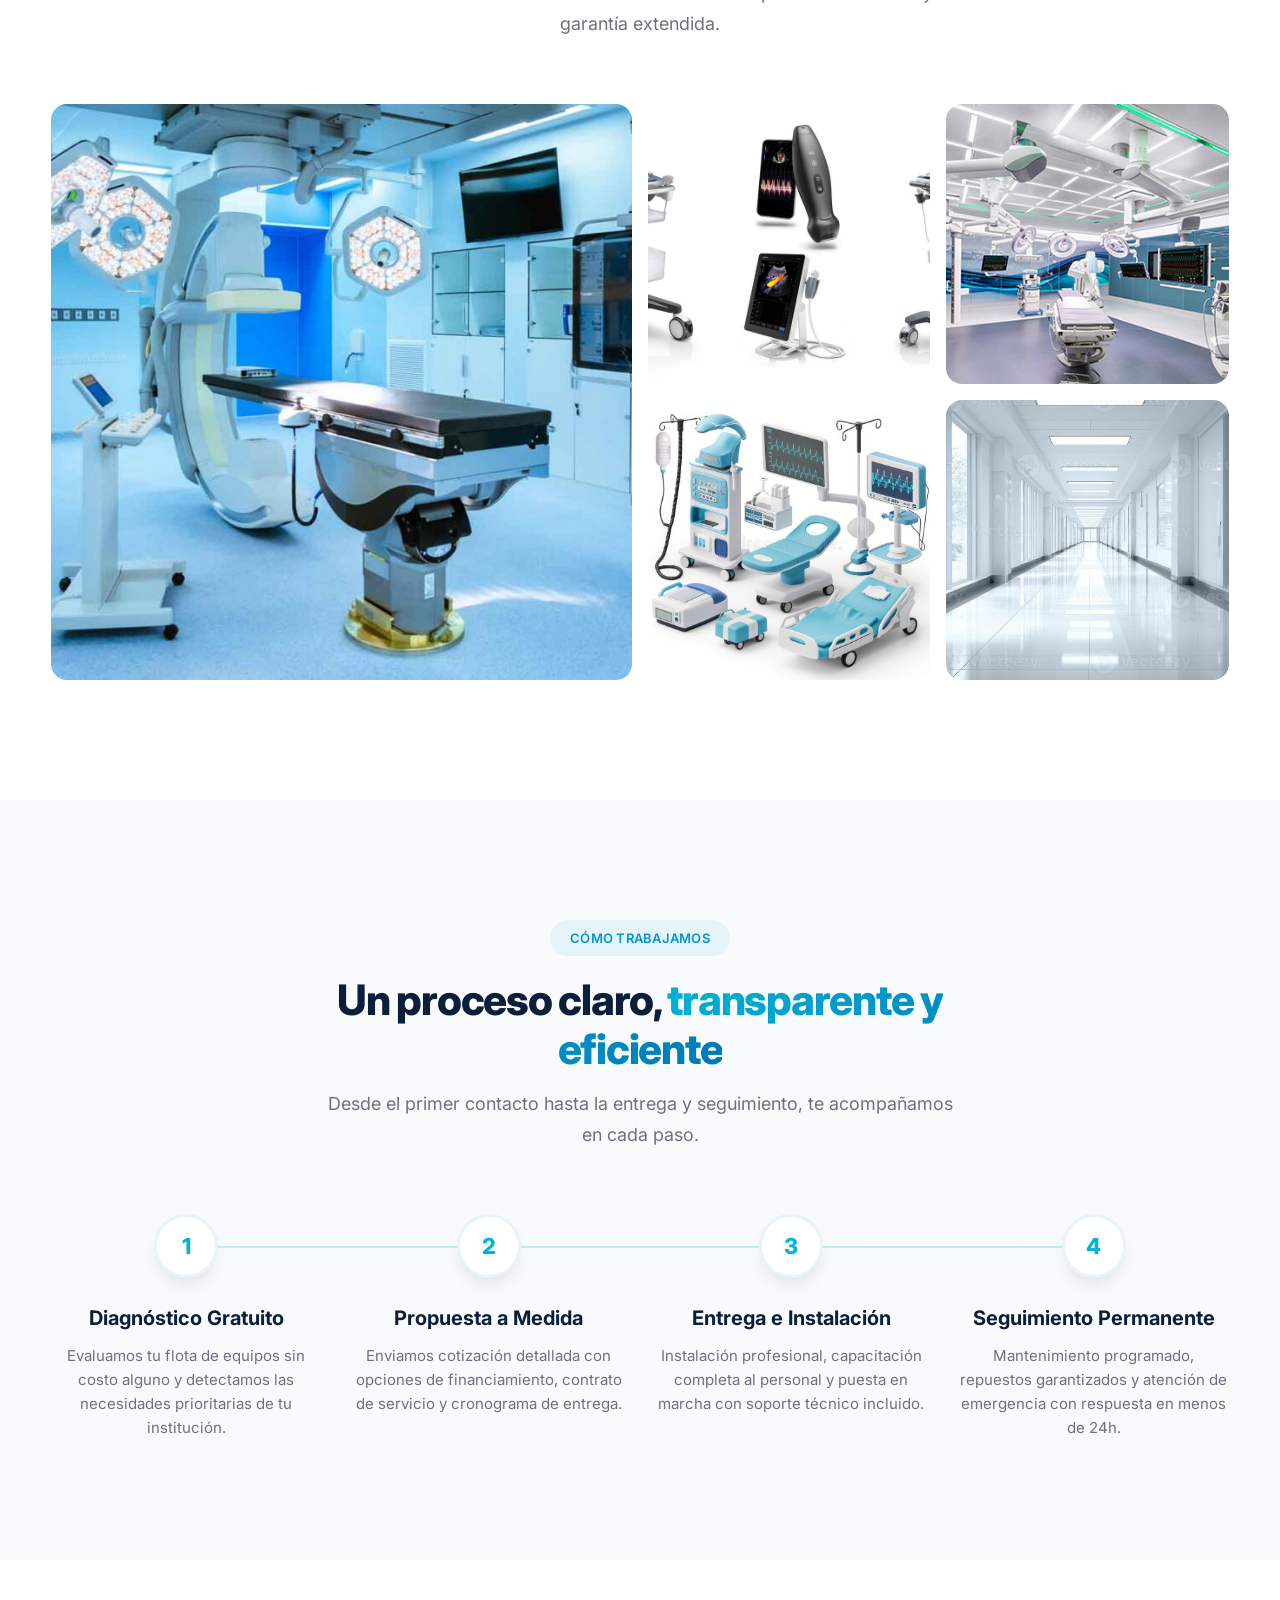
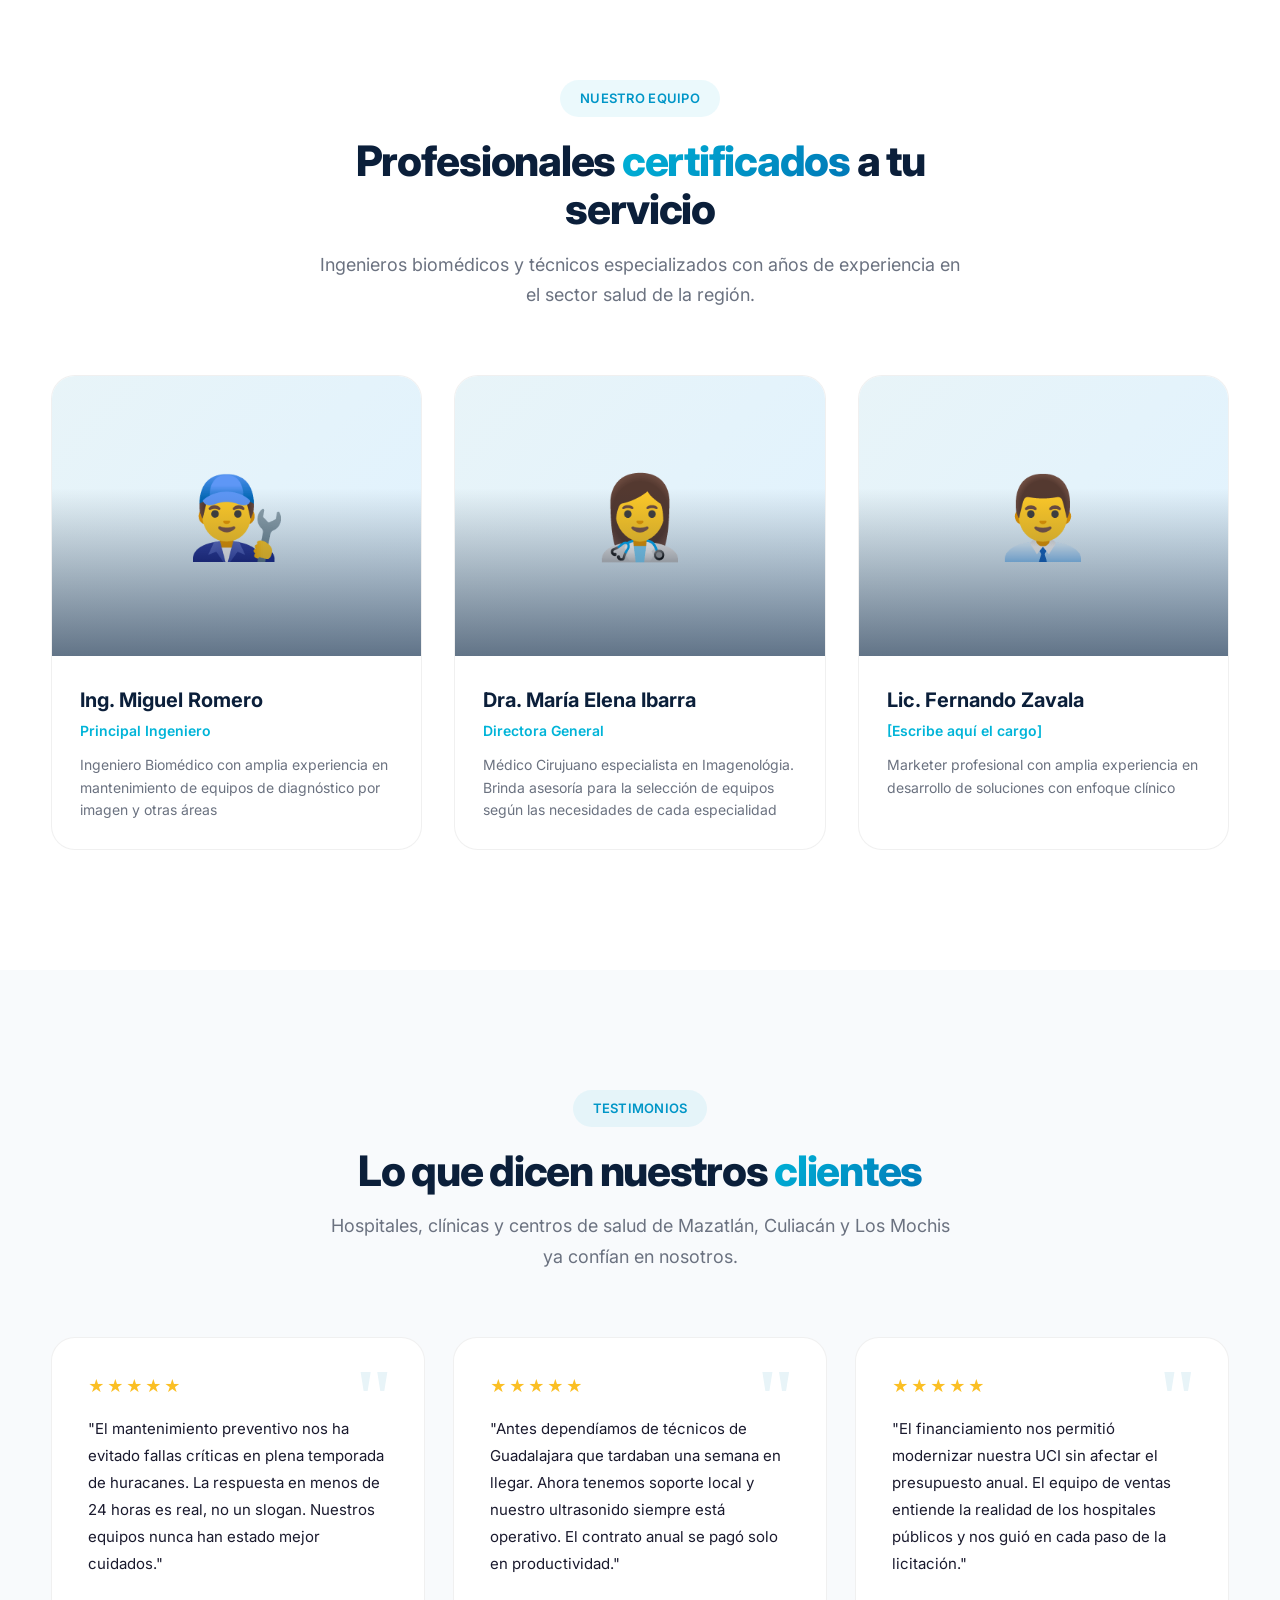
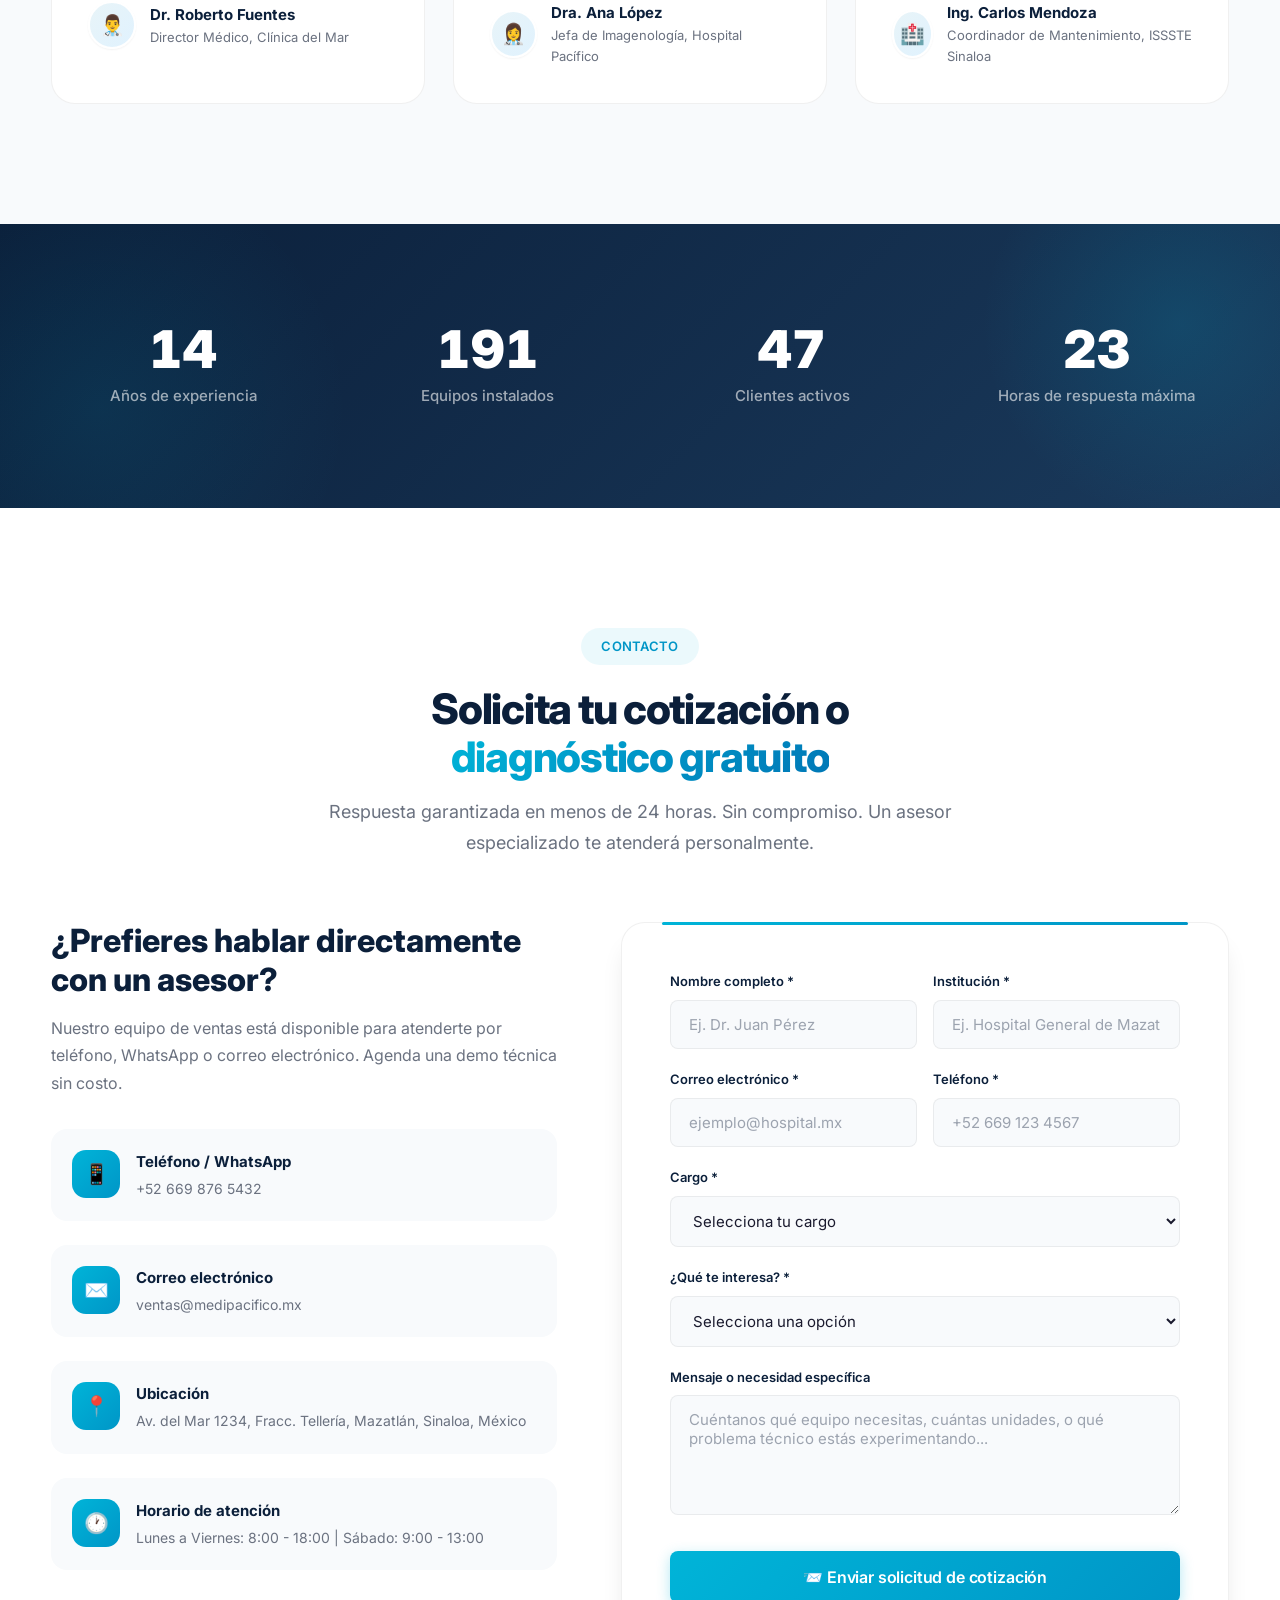
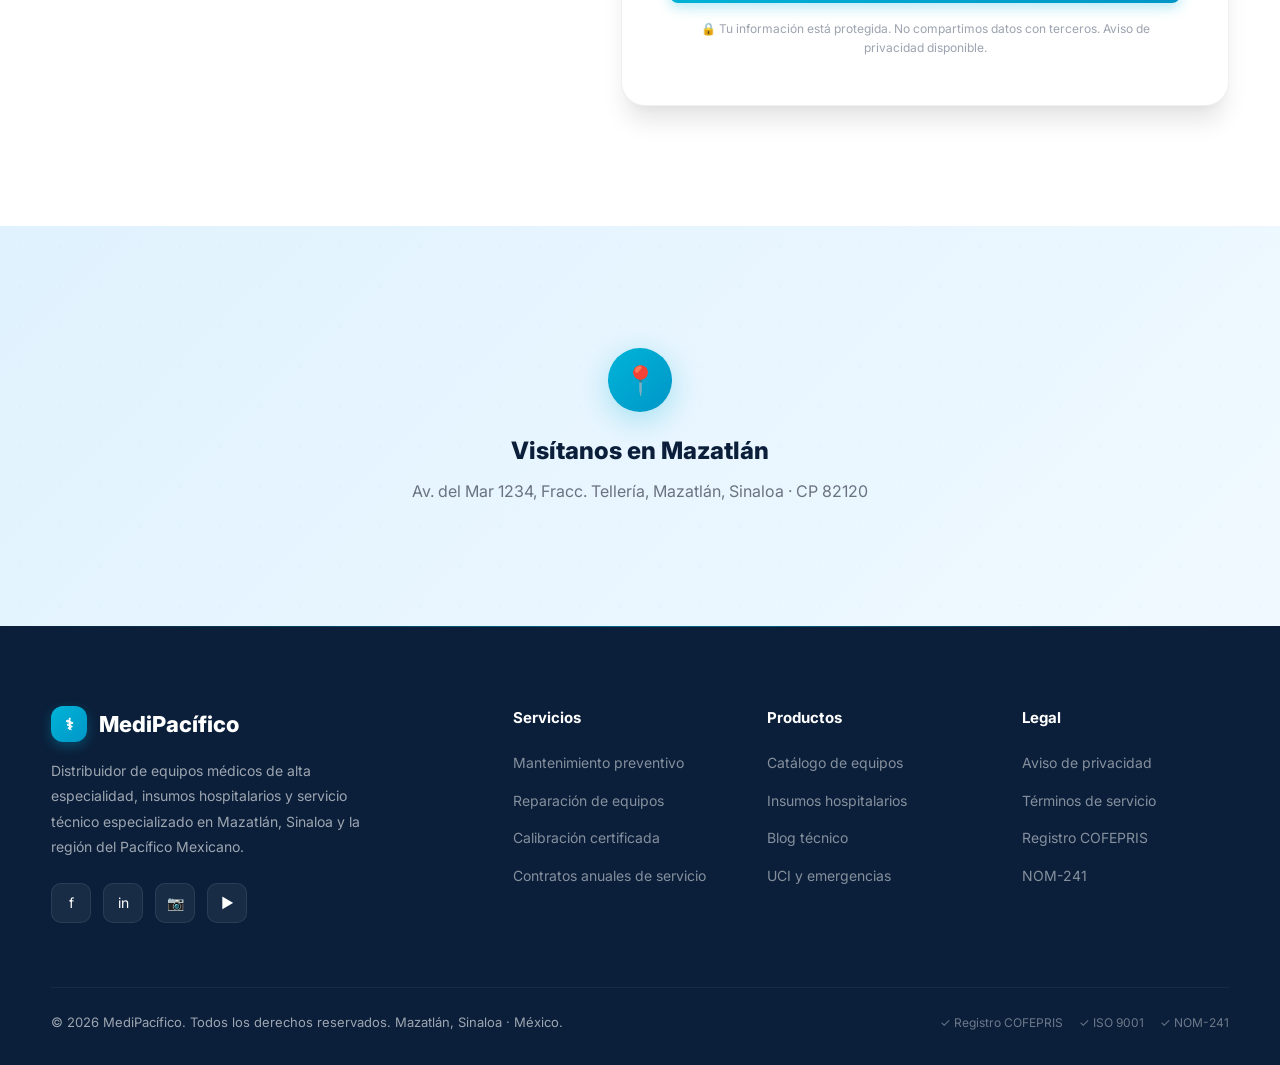
==== commit 459d06b8: "Update index.html" ====
--- a/index.html
+++ b/index.html
@@ -318,11 +318,11 @@
         <div class="team-img">👨‍🔧</div>
         <div class="team-info">
           <!-- NOMBRE COMPLETO -->
-          <h4>Ing. [Escribe aquí el nombre]</h4>
+          <h4>Ing. Miguel Romero</h4>
           <!-- CARGO / PUESTO -->
-          <div class="team-role">[Escribe aquí el cargo]</div>
+          <div class="team-role">Principal Ingeniero</div>
           <!-- BIOGRAFÍA -->
-          <p class="team-bio">[Escribe aquí la biografía: experiencia, certificaciones, especialidades, años de trayectoria, etc.]</p>
+          <p class="team-bio">Ingeniero Biomédico con amplia experiencia en mantenimiento de equipos de diagnóstico por imagen y otras áreas</p>
         </div>
       </div>
 
@@ -330,9 +330,9 @@
       <div class="team-card reveal reveal-delay-2">
         <div class="team-img">👩‍⚕️</div>
         <div class="team-info">
-          <h4>Dra. [Escribe aquí el nombre]</h4>
-          <div class="team-role">[Escribe aquí el cargo]</div>
-          <p class="team-bio">[Escribe aquí la biografía: experiencia, certificaciones, especialidades, años de trayectoria, etc.]</p>
+          <h4>Dra. María Elena Ibarra</h4>
+          <div class="team-role">Directora General</div>
+          <p class="team-bio">Médico Cirujuano especialista en Imagenológia. Brinda asesoría para la selección de equipos según las necesidades de cada especialidad</p>
         </div>
       </div>
 
@@ -340,9 +340,9 @@
       <div class="team-card reveal reveal-delay-3">
         <div class="team-img">👨‍💼</div>
         <div class="team-info">
-          <h4>Lic. [Escribe aquí el nombre]</h4>
+          <h4>Lic. Fernando Zavala</h4>
           <div class="team-role">[Escribe aquí el cargo]</div>
-          <p class="team-bio">[Escribe aquí la biografía: experiencia, certificaciones, especialidades, años de trayectoria, etc.]</p>
+          <p class="team-bio">Marketer profesional con amplia experiencia en desarrollo de soluciones con enfoque clínico</p>
         </div>
       </div>
 
